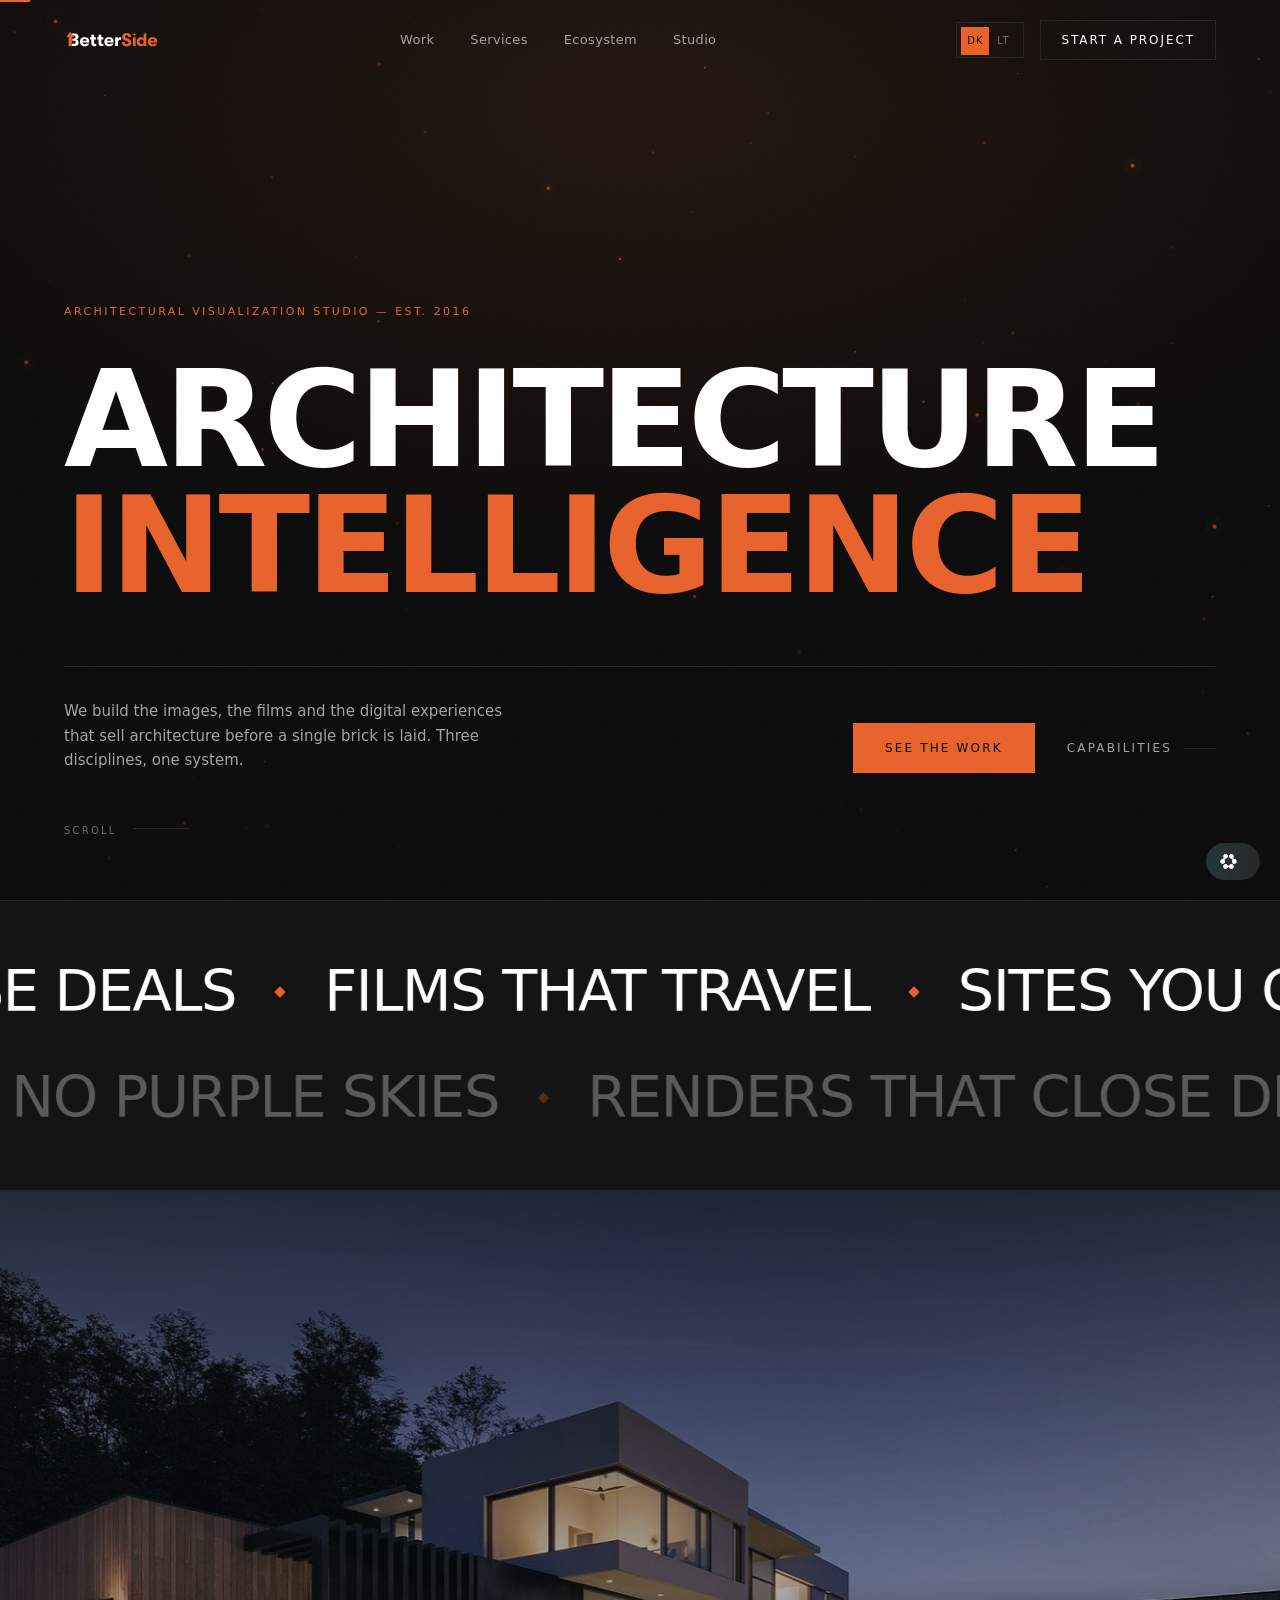
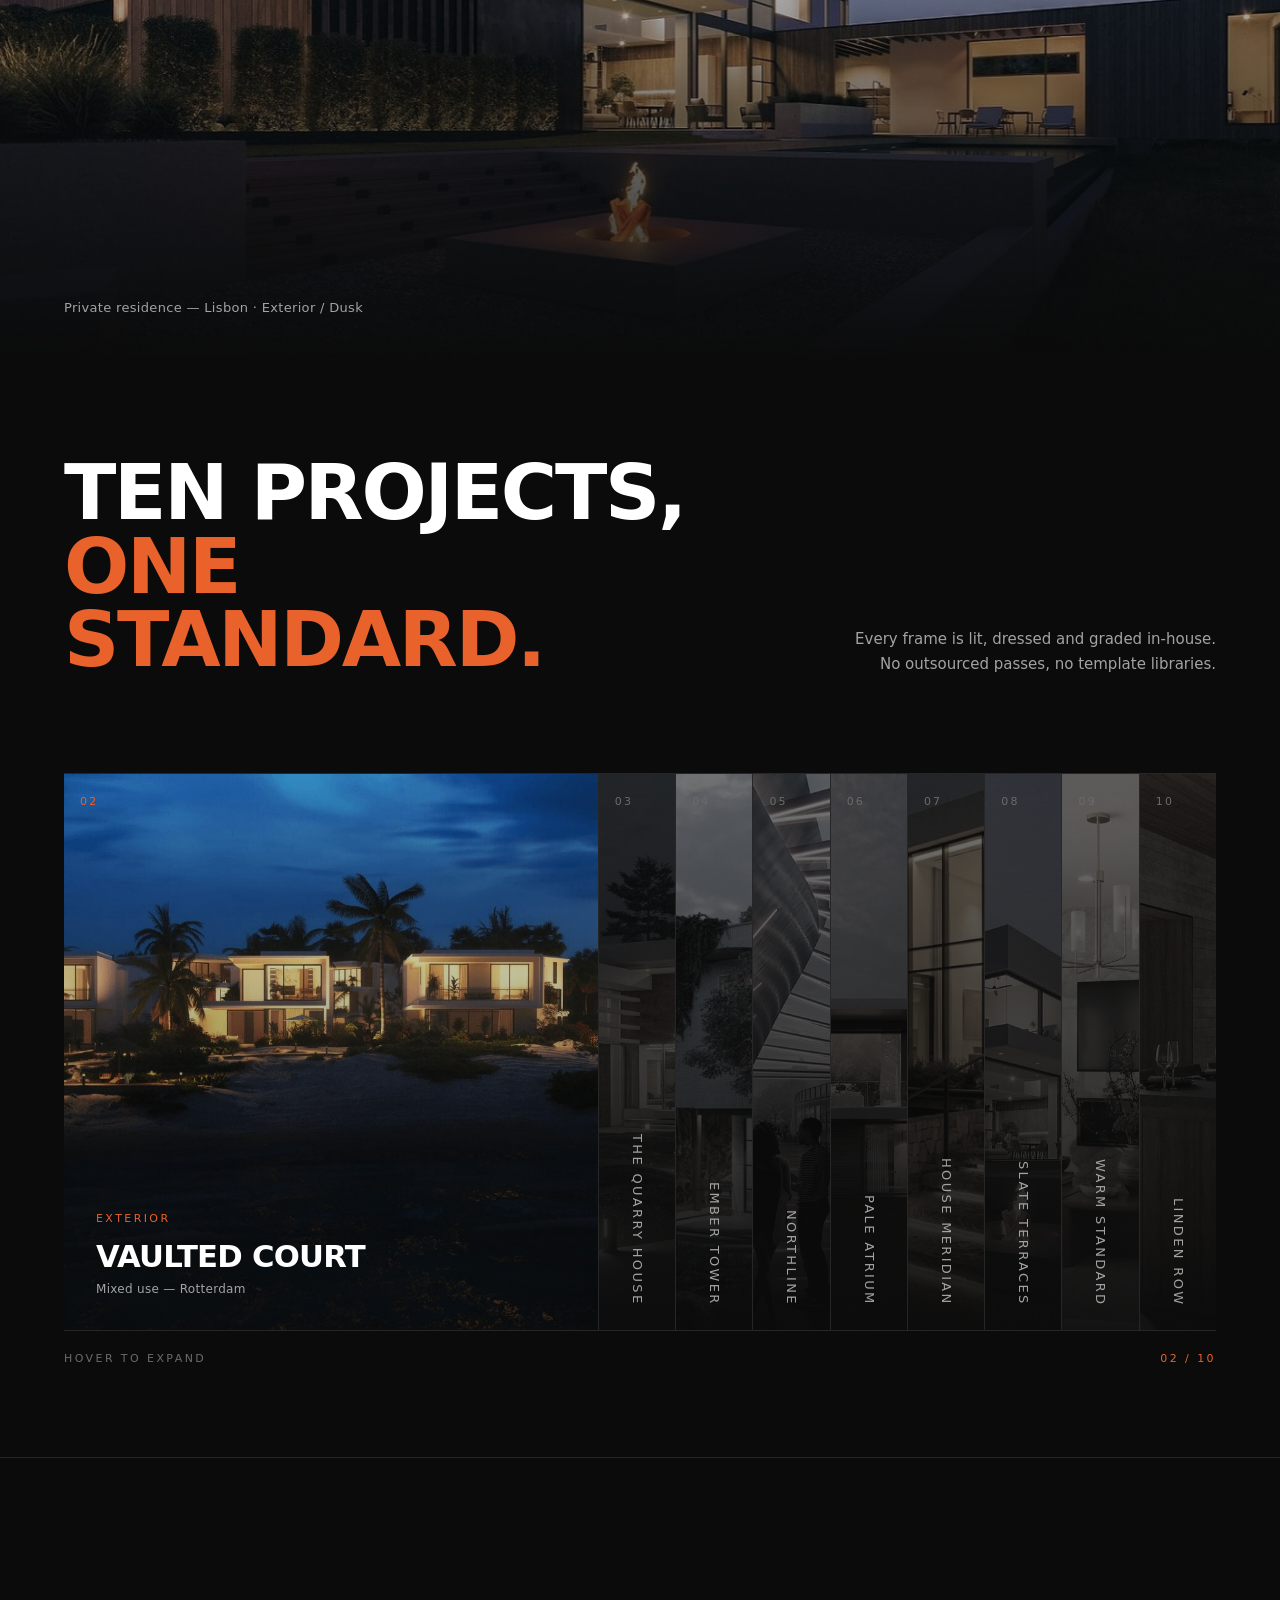
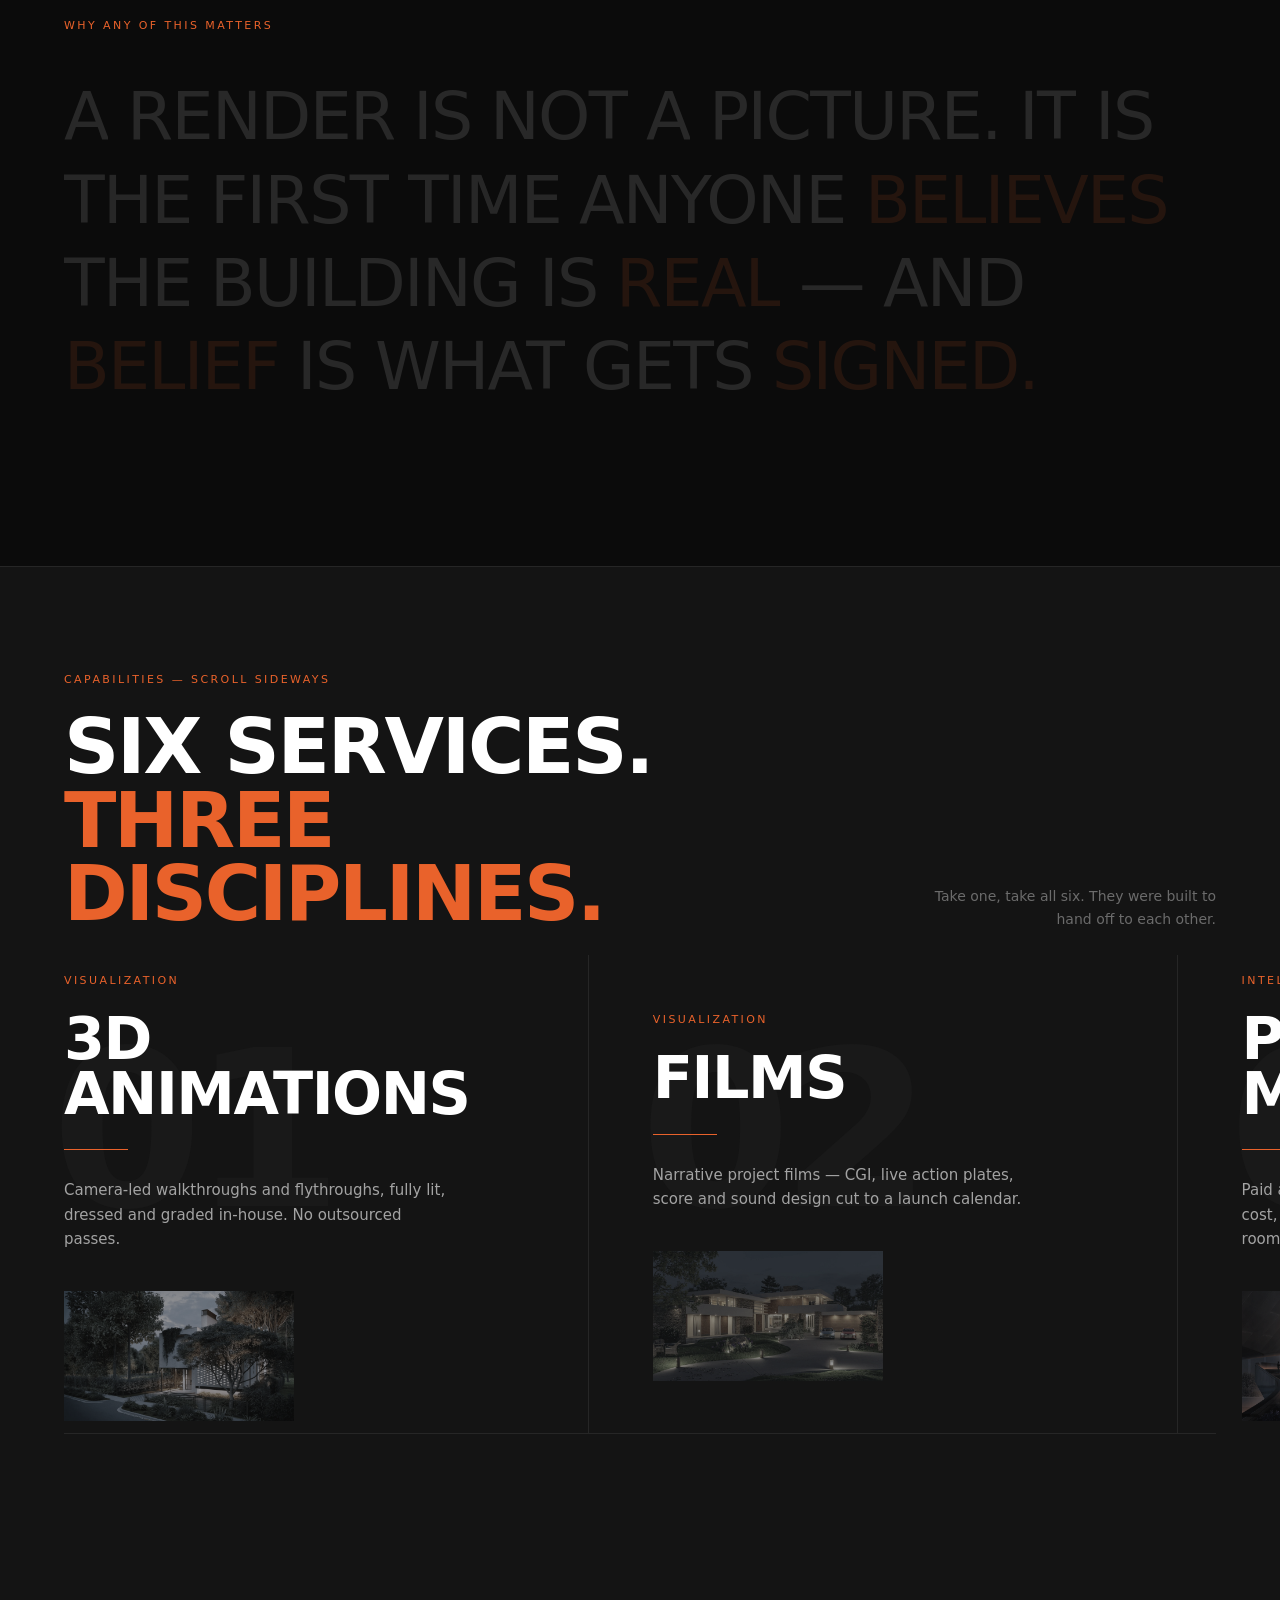
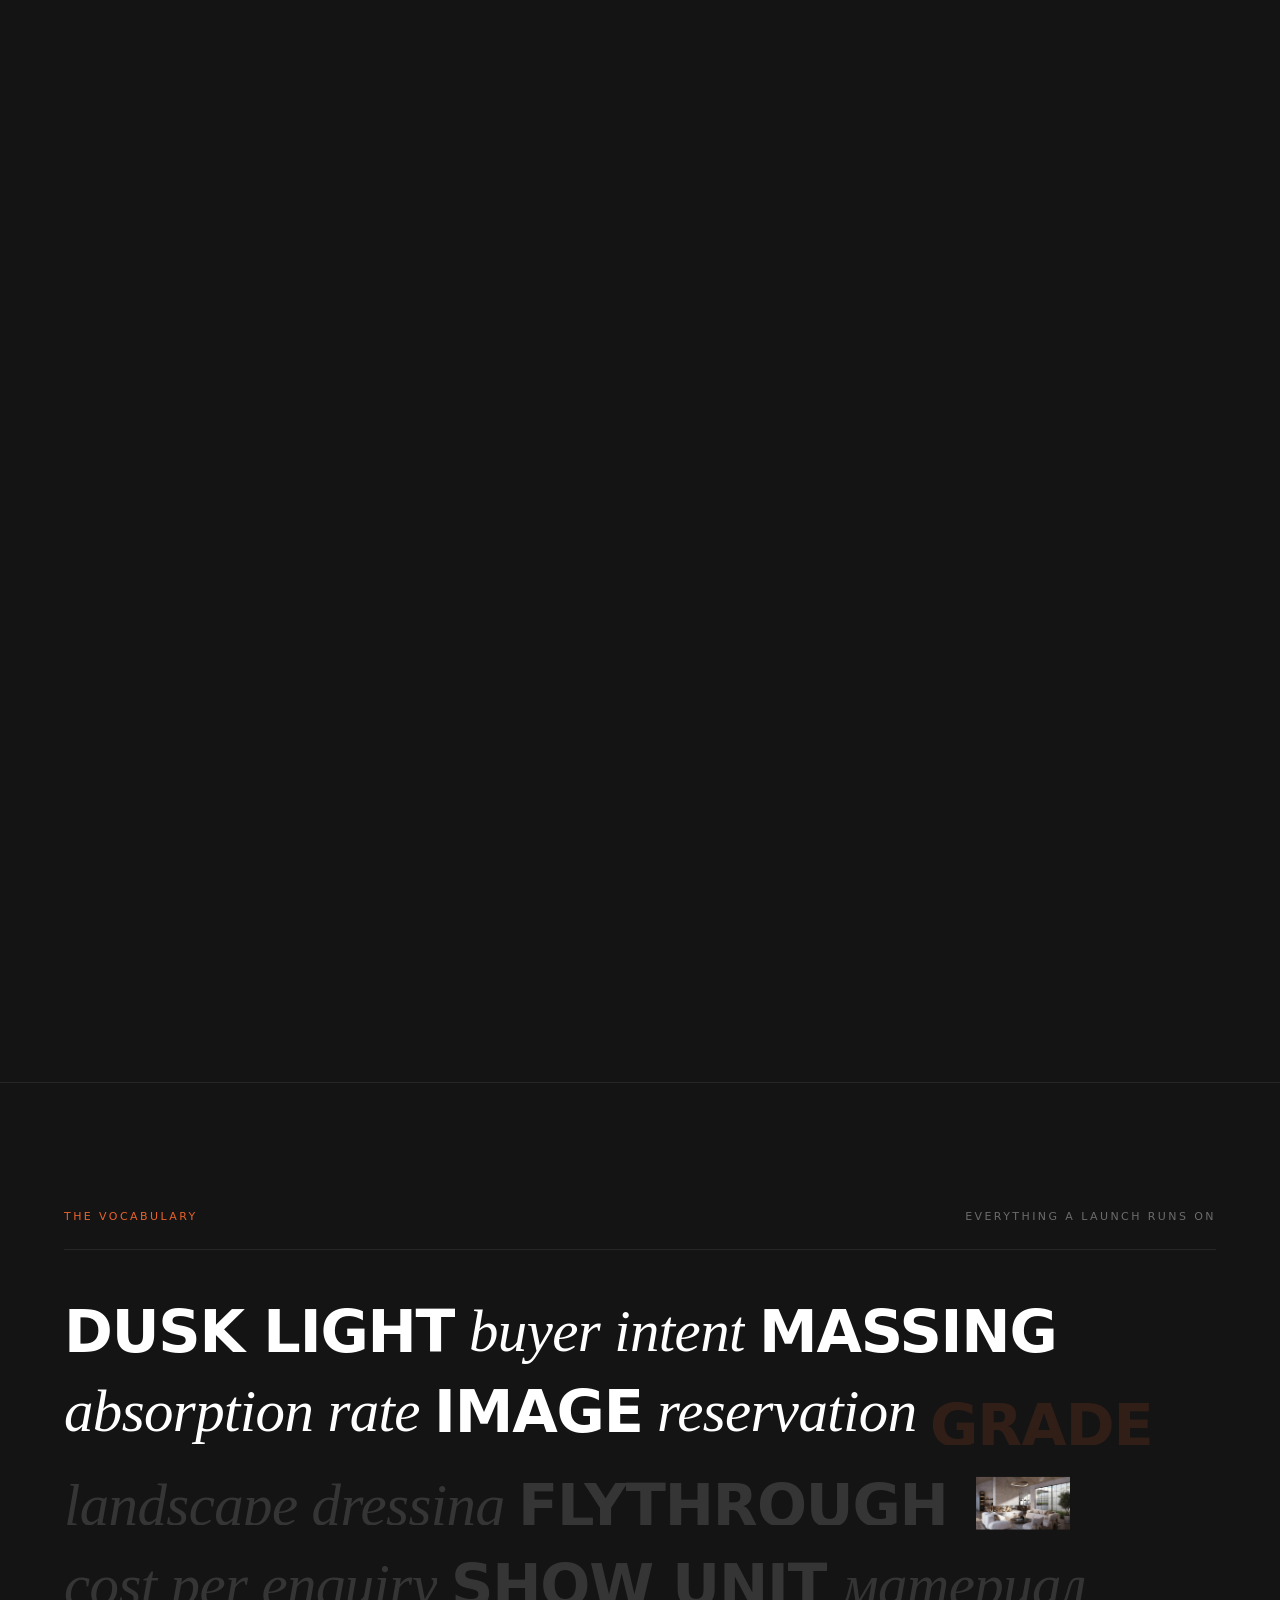
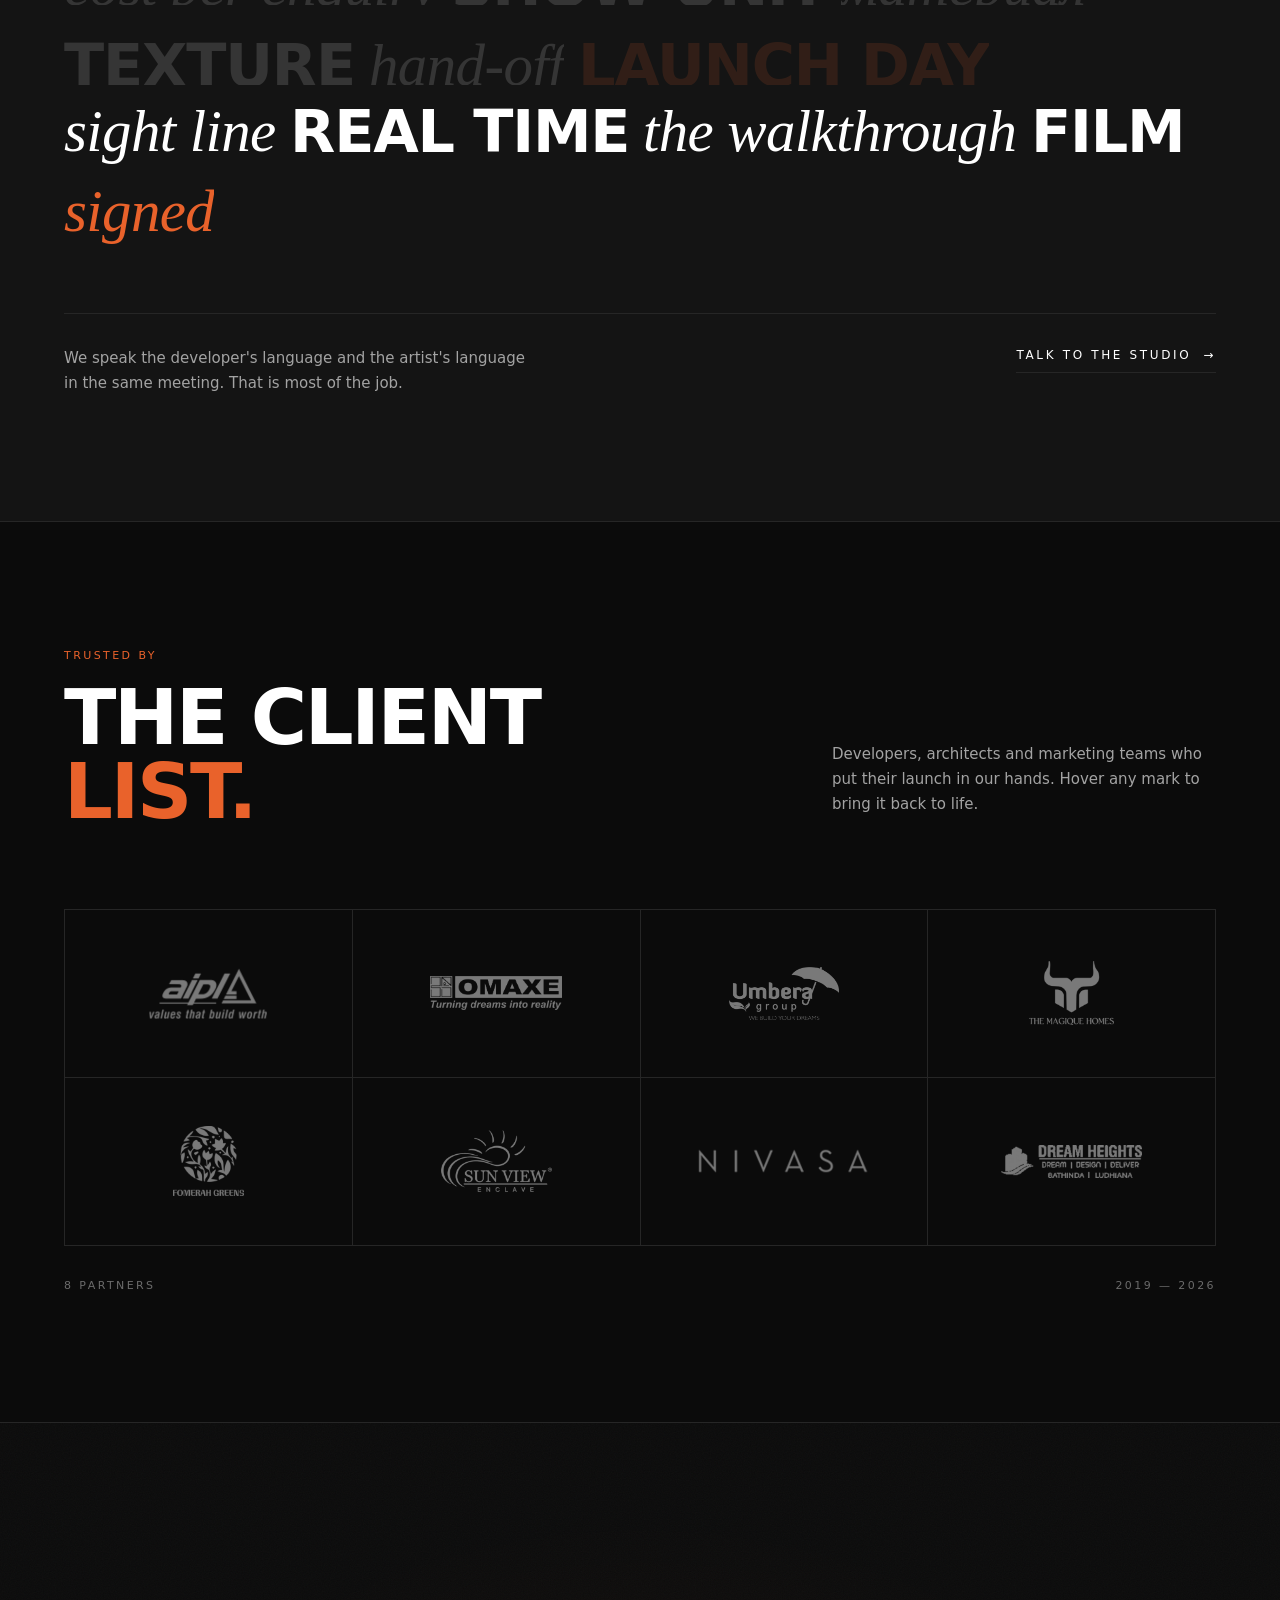
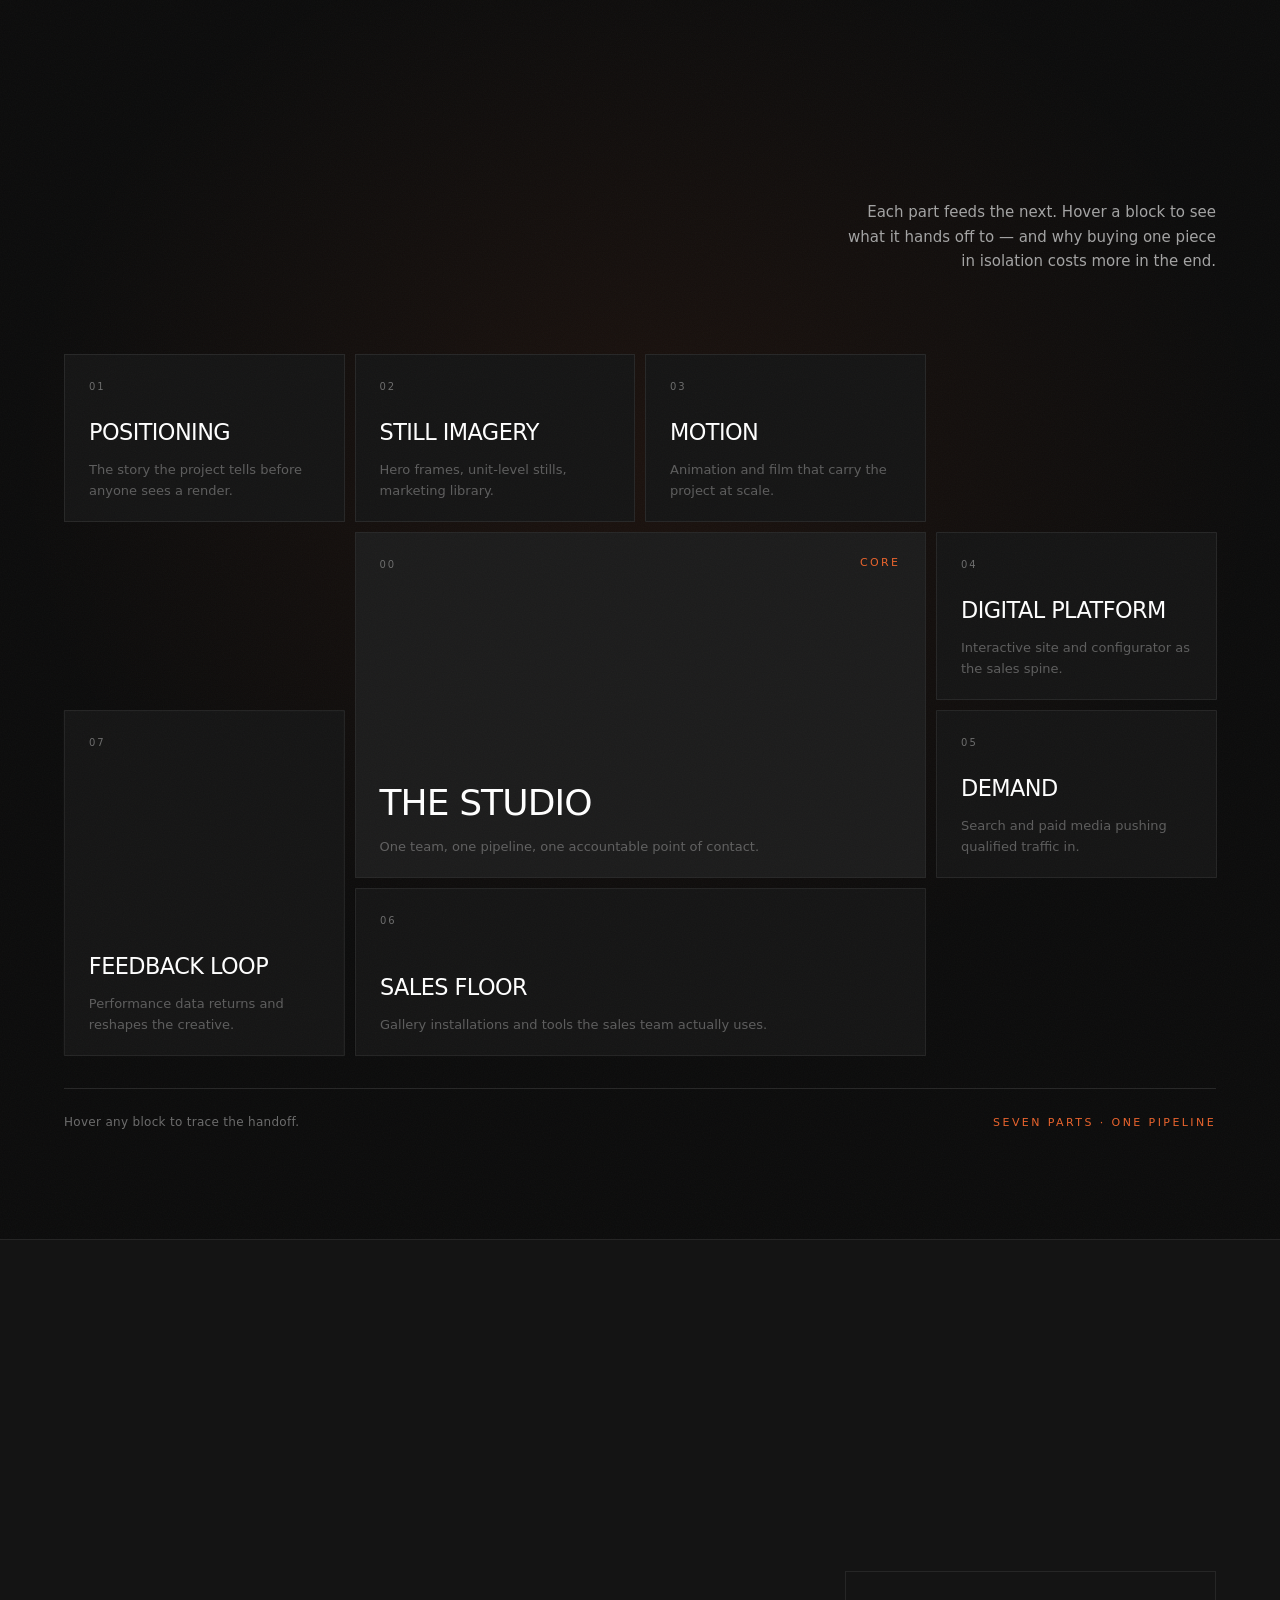
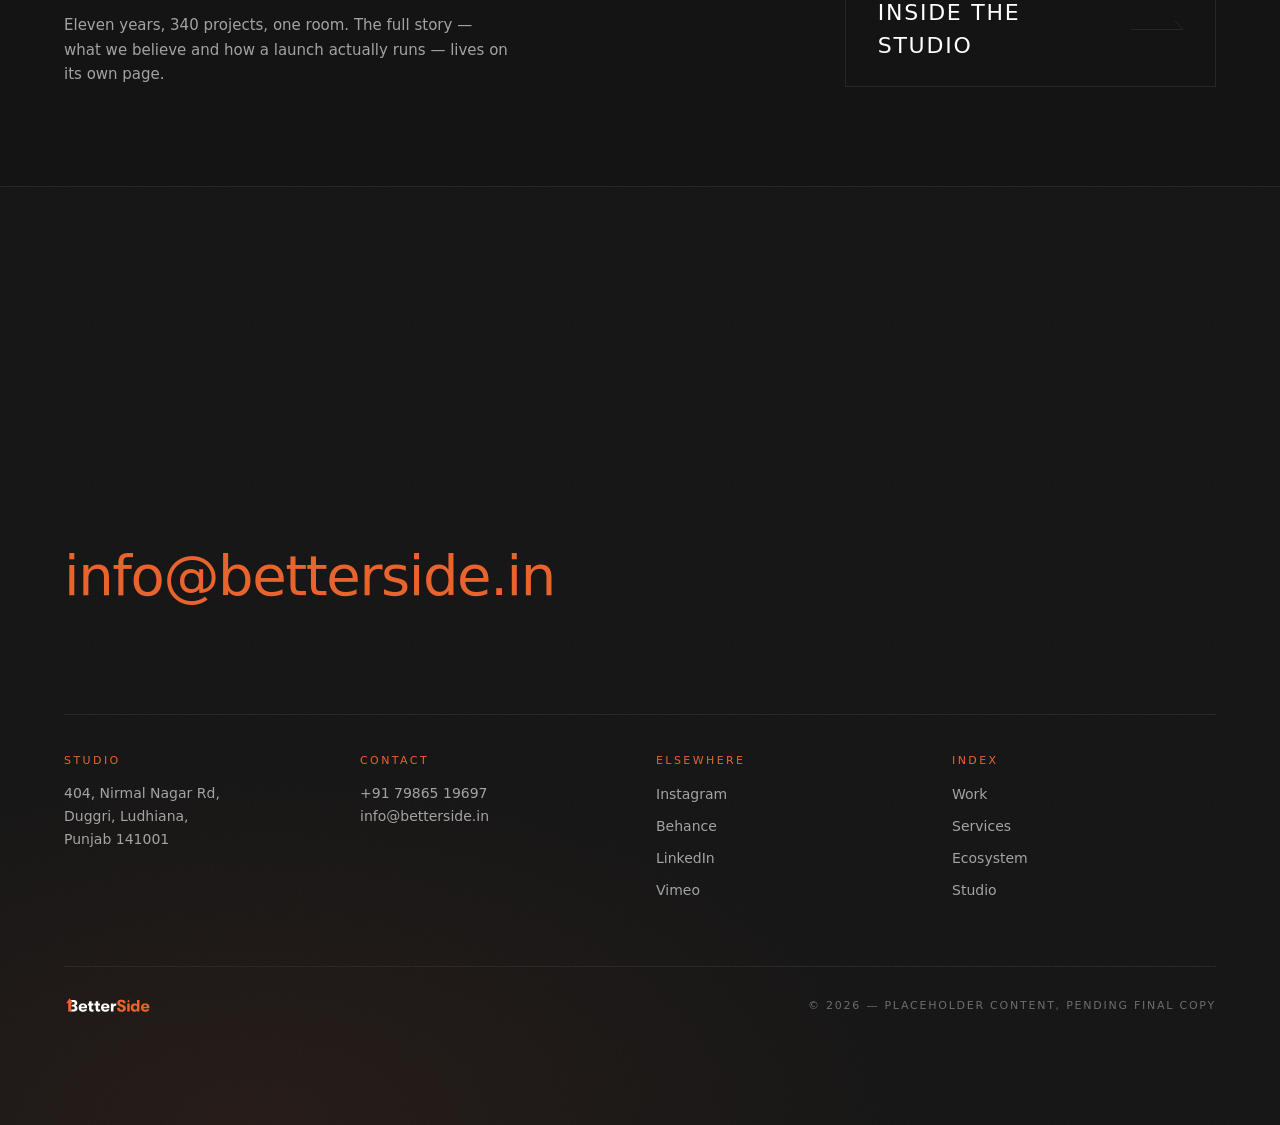
==== index.html @ 59d4bced "g" ====
<!DOCTYPE html>
<html lang="en">

<head>
	<meta charset="UTF-8">
	<meta name="viewport" content="width=device-width, initial-scale=1.0">
	<link rel="icon" href="./favicon.ico">
	<meta property="og:image" content="./og-image.png">
	<title>Web</title>
	<script type="module" crossorigin="" src="./assets/index-BINNZcry.js"></script>
	<link rel="stylesheet" crossorigin="" href="./assets/index-D3hD3pWY.css">
	<script defer="" src="/runable.js" data-hostname="studion-r1c8xo1-website"
		data-url="https://r.lilstts.com/events"></script>
</head>

<body>
	<div id="root"></div>


</body>

</html>
---- assets/index-D3hD3pWY.css ----
@import"https://api.fontshare.com/v2/css?f[]=clash-display@400,500,600,700&f[]=satoshi@400,500,700&f[]=zodiak@400,401,700,701&display=swap";@layer properties{@supports (((-webkit-hyphens:none)) and (not (margin-trim:inline))) or ((-moz-orient:inline) and (not (color:rgb(from red r g b)))){*,:before,:after,::backdrop{--tw-translate-x:0;--tw-translate-y:0;--tw-translate-z:0;--tw-scale-x:1;--tw-scale-y:1;--tw-scale-z:1;--tw-rotate-x:initial;--tw-rotate-y:initial;--tw-rotate-z:initial;--tw-skew-x:initial;--tw-skew-y:initial;--tw-border-style:solid;--tw-gradient-position:initial;--tw-gradient-from:#0000;--tw-gradient-via:#0000;--tw-gradient-to:#0000;--tw-gradient-stops:initial;--tw-gradient-via-stops:initial;--tw-gradient-from-position:0%;--tw-gradient-via-position:50%;--tw-gradient-to-position:100%;--tw-leading:initial;--tw-font-weight:initial;--tw-tracking:initial;--tw-ordinal:initial;--tw-slashed-zero:initial;--tw-numeric-figure:initial;--tw-numeric-spacing:initial;--tw-numeric-fraction:initial;--tw-shadow:0 0 #0000;--tw-shadow-color:initial;--tw-shadow-alpha:100%;--tw-inset-shadow:0 0 #0000;--tw-inset-shadow-color:initial;--tw-inset-shadow-alpha:100%;--tw-ring-color:initial;--tw-ring-shadow:0 0 #0000;--tw-inset-ring-color:initial;--tw-inset-ring-shadow:0 0 #0000;--tw-ring-inset:initial;--tw-ring-offset-width:0px;--tw-ring-offset-color:#fff;--tw-ring-offset-shadow:0 0 #0000;--tw-outline-style:solid;--tw-blur:initial;--tw-brightness:initial;--tw-contrast:initial;--tw-grayscale:initial;--tw-hue-rotate:initial;--tw-invert:initial;--tw-opacity:initial;--tw-saturate:initial;--tw-sepia:initial;--tw-drop-shadow:initial;--tw-drop-shadow-color:initial;--tw-drop-shadow-alpha:100%;--tw-drop-shadow-size:initial;--tw-backdrop-blur:initial;--tw-backdrop-brightness:initial;--tw-backdrop-contrast:initial;--tw-backdrop-grayscale:initial;--tw-backdrop-hue-rotate:initial;--tw-backdrop-invert:initial;--tw-backdrop-opacity:initial;--tw-backdrop-saturate:initial;--tw-backdrop-sepia:initial;--tw-duration:initial;--tw-ease:initial;--tw-animation-delay:0s;--tw-animation-direction:normal;--tw-animation-duration:initial;--tw-animation-fill-mode:none;--tw-animation-iteration-count:1;--tw-enter-blur:0;--tw-enter-opacity:1;--tw-enter-rotate:0;--tw-enter-scale:1;--tw-enter-translate-x:0;--tw-enter-translate-y:0;--tw-exit-blur:0;--tw-exit-opacity:1;--tw-exit-rotate:0;--tw-exit-scale:1;--tw-exit-translate-x:0;--tw-exit-translate-y:0}}}@layer theme{:root,:host{--font-sans:ui-sans-serif, system-ui, sans-serif, "Apple Color Emoji", "Segoe UI Emoji", "Segoe UI Symbol", "Noto Color Emoji";--font-mono:ui-monospace, SFMono-Regular, Menlo, Monaco, Consolas, "Liberation Mono", "Courier New", monospace;--color-white:#fff;--spacing:.25rem;--container-xs:20rem;--container-sm:24rem;--container-md:28rem;--container-lg:32rem;--container-2xl:42rem;--container-3xl:48rem;--text-sm:.875rem;--text-sm--line-height:calc(1.25 / .875);--text-lg:1.125rem;--text-lg--line-height:calc(1.75 / 1.125);--font-weight-normal:400;--font-weight-medium:500;--font-weight-semibold:600;--tracking-tighter:-.05em;--tracking-tight:-.025em;--tracking-wide:.025em;--leading-relaxed:1.625;--radius-md:.375rem;--blur-xl:24px;--default-transition-duration:.15s;--default-transition-timing-function:cubic-bezier(.4, 0, .2, 1);--default-font-family:var(--font-sans);--default-mono-font-family:var(--font-mono);--font-display:"Clash Display", ui-sans-serif, system-ui, sans-serif;--font-body:"Satoshi", ui-sans-serif, system-ui, sans-serif}}@layer base{*,:after,:before,::backdrop{box-sizing:border-box;border:0 solid;margin:0;padding:0}::file-selector-button{box-sizing:border-box;border:0 solid;margin:0;padding:0}html,:host{-webkit-text-size-adjust:100%;tab-size:4;line-height:1.5;font-family:var(--default-font-family,ui-sans-serif, system-ui, sans-serif, "Apple Color Emoji", "Segoe UI Emoji", "Segoe UI Symbol", "Noto Color Emoji");font-feature-settings:var(--default-font-feature-settings,normal);font-variation-settings:var(--default-font-variation-settings,normal);-webkit-tap-highlight-color:transparent}hr{height:0;color:inherit;border-top-width:1px}abbr:where([title]){-webkit-text-decoration:underline dotted;text-decoration:underline dotted}h1,h2,h3,h4,h5,h6{font-size:inherit;font-weight:inherit}a{color:inherit;-webkit-text-decoration:inherit;text-decoration:inherit}b,strong{font-weight:bolder}code,kbd,samp,pre{font-family:var(--default-mono-font-family,ui-monospace, SFMono-Regular, Menlo, Monaco, Consolas, "Liberation Mono", "Courier New", monospace);font-feature-settings:var(--default-mono-font-feature-settings,normal);font-variation-settings:var(--default-mono-font-variation-settings,normal);font-size:1em}small{font-size:80%}sub,sup{vertical-align:baseline;font-size:75%;line-height:0;position:relative}sub{bottom:-.25em}sup{top:-.5em}table{text-indent:0;border-color:inherit;border-collapse:collapse}:-moz-focusring{outline:auto}progress{vertical-align:baseline}summary{display:list-item}ol,ul,menu{list-style:none}img,svg,video,canvas,audio,iframe,embed,object{vertical-align:middle;display:block}img,video{max-width:100%;height:auto}button,input,select,optgroup,textarea{font:inherit;font-feature-settings:inherit;font-variation-settings:inherit;letter-spacing:inherit;color:inherit;opacity:1;background-color:#0000;border-radius:0}::file-selector-button{font:inherit;font-feature-settings:inherit;font-variation-settings:inherit;letter-spacing:inherit;color:inherit;opacity:1;background-color:#0000;border-radius:0}:where(select:is([multiple],[size])) optgroup{font-weight:bolder}:where(select:is([multiple],[size])) optgroup option{padding-inline-start:20px}::file-selector-button{margin-inline-end:4px}::placeholder{opacity:1}@supports (not ((-webkit-appearance:-apple-pay-button))) or (contain-intrinsic-size:1px){::placeholder{color:currentColor}@supports (color:color-mix(in lab,red,red)){::placeholder{color:color-mix(in oklab,currentcolor 50%,transparent)}}}textarea{resize:vertical}::-webkit-search-decoration{-webkit-appearance:none}::-webkit-date-and-time-value{min-height:1lh;text-align:inherit}::-webkit-datetime-edit{display:inline-flex}::-webkit-datetime-edit-fields-wrapper{padding:0}::-webkit-datetime-edit{padding-block:0}::-webkit-datetime-edit-year-field{padding-block:0}::-webkit-datetime-edit-month-field{padding-block:0}::-webkit-datetime-edit-day-field{padding-block:0}::-webkit-datetime-edit-hour-field{padding-block:0}::-webkit-datetime-edit-minute-field{padding-block:0}::-webkit-datetime-edit-second-field{padding-block:0}::-webkit-datetime-edit-millisecond-field{padding-block:0}::-webkit-datetime-edit-meridiem-field{padding-block:0}::-webkit-calendar-picker-indicator{line-height:1}:-moz-ui-invalid{box-shadow:none}button,input:where([type=button],[type=reset],[type=submit]){appearance:button}::file-selector-button{appearance:button}::-webkit-inner-spin-button{height:auto}::-webkit-outer-spin-button{height:auto}[hidden]:where(:not([hidden=until-found])){display:none!important}*{border-color:var(--hair)}html{scroll-behavior:smooth;-webkit-font-smoothing:antialiased;text-rendering:optimizelegibility}body{background-color:var(--ink);color:var(--bone);font-family:var(--font-body);transition:background-color .6s cubic-bezier(.16,1,.3,1),color .6s cubic-bezier(.16,1,.3,1);overflow-x:hidden}section[id]{scroll-margin-top:5rem}::selection{background:var(--flame);color:var(--ink)}::-webkit-scrollbar{width:9px}::-webkit-scrollbar-track{background:var(--ink)}::-webkit-scrollbar-thumb{background:var(--scroll-thumb)}::-webkit-scrollbar-thumb:hover{background:var(--flame-dim)}}@layer components{.shell{width:100%;max-width:1440px;padding-inline:var(--gutter);margin-inline:auto}.eyebrow{font-family:var(--font-body);letter-spacing:.22em;text-transform:uppercase;color:var(--flame);font-size:.6875rem;font-weight:500;line-height:1}.display{font-family:var(--font-display);letter-spacing:-.03em;text-transform:uppercase;font-weight:600;line-height:.94}.section-title{font-family:var(--font-display);letter-spacing:-.03em;text-transform:uppercase;font-size:clamp(2.5rem,6vw,5.25rem);font-weight:600;line-height:.96}.body-copy{color:var(--ash);font-size:clamp(.9375rem,1.05vw,1.0625rem);line-height:1.65}.rule{background:var(--hair);width:100%;height:1px}.client-logo{filter:var(--logo-mono);opacity:var(--logo-dim);transition:filter .6s cubic-bezier(.16,1,.3,1),opacity .6s cubic-bezier(.16,1,.3,1),transform .6s cubic-bezier(.16,1,.3,1)}.client-cell:hover .client-logo{filter:none;opacity:1;transform:scale(1.04)}.noise:after{content:"";pointer-events:none;opacity:.035;background-image:url("data:image/svg+xml,%3Csvg xmlns='http://www.w3.org/2000/svg' width='160' height='160'%3E%3Cfilter id='n'%3E%3CfeTurbulence type='fractalNoise' baseFrequency='0.85' numOctaves='3'/%3E%3C/filter%3E%3Crect width='160' height='160' filter='url(%23n)'/%3E%3C/svg%3E");position:absolute;inset:0}}@layer utilities{.pointer-events-none{pointer-events:none}.visible{visibility:visible}.absolute{position:absolute}.fixed{position:fixed}.relative{position:relative}.static{position:static}.sticky{position:sticky}.inset-0{inset:calc(var(--spacing) * 0)}.inset-x-0{inset-inline:calc(var(--spacing) * 0)}.inset-y-0{inset-block:calc(var(--spacing) * 0)}.start{inset-inline-start:var(--spacing)}.end{inset-inline-end:var(--spacing)}.top-0{top:calc(var(--spacing) * 0)}.top-1{top:calc(var(--spacing) * 1)}.top-1\/2{top:50%}.top-3{top:calc(var(--spacing) * 3)}.top-4{top:calc(var(--spacing) * 4)}.top-5{top:calc(var(--spacing) * 5)}.top-\[14\%\]{top:14%}.right-0{right:calc(var(--spacing) * 0)}.right-4{right:calc(var(--spacing) * 4)}.-bottom-1\.5{bottom:calc(var(--spacing) * -1.5)}.bottom-0{bottom:calc(var(--spacing) * 0)}.bottom-6{bottom:calc(var(--spacing) * 6)}.left-0{left:calc(var(--spacing) * 0)}.left-1{left:calc(var(--spacing) * 1)}.left-1\/2{left:50%}.left-4{left:calc(var(--spacing) * 4)}.left-\[2\.25rem\]{left:2.25rem}.left-\[clamp\(1rem\,4vw\,4rem\)\]{left:clamp(1rem,4vw,4rem)}.z-10{z-index:10}.z-\[60\]{z-index:60}.z-\[80\]{z-index:80}.m-710{margin:calc(var(--spacing) * 710)}.mx-\[0\.24em\]{margin-inline:.24em}.mt-2{margin-top:calc(var(--spacing) * 2)}.mt-2\.5{margin-top:calc(var(--spacing) * 2.5)}.mt-3{margin-top:calc(var(--spacing) * 3)}.mt-4{margin-top:calc(var(--spacing) * 4)}.mt-5{margin-top:calc(var(--spacing) * 5)}.mt-6{margin-top:calc(var(--spacing) * 6)}.mt-7{margin-top:calc(var(--spacing) * 7)}.mt-8{margin-top:calc(var(--spacing) * 8)}.mt-10{margin-top:calc(var(--spacing) * 10)}.mt-12{margin-top:calc(var(--spacing) * 12)}.mt-14{margin-top:calc(var(--spacing) * 14)}.mt-16{margin-top:calc(var(--spacing) * 16)}.mr-\[0\.24em\]{margin-right:.24em}.mr-\[0\.28em\]{margin-right:.28em}.mb-4{margin-bottom:calc(var(--spacing) * 4)}.mb-8{margin-bottom:calc(var(--spacing) * 8)}.mb-10{margin-bottom:calc(var(--spacing) * 10)}.mb-12{margin-bottom:calc(var(--spacing) * 12)}.mb-14{margin-bottom:calc(var(--spacing) * 14)}.block{display:block}.flex{display:flex}.grid{display:grid}.hidden{display:none}.inline-block{display:inline-block}.inline-flex{display:inline-flex}.aspect-\[4\/3\]{aspect-ratio:4/3}.size-8{width:calc(var(--spacing) * 8);height:calc(var(--spacing) * 8)}.size-9{width:calc(var(--spacing) * 9);height:calc(var(--spacing) * 9)}.size-10{width:calc(var(--spacing) * 10);height:calc(var(--spacing) * 10)}.h-2{height:calc(var(--spacing) * 2)}.h-8{height:calc(var(--spacing) * 8)}.h-9{height:calc(var(--spacing) * 9)}.h-10{height:calc(var(--spacing) * 10)}.h-\[0\.9em\]{height:.9em}.h-\[1\.5px\]{height:1.5px}.h-\[1\.75rem\]{height:1.75rem}.h-\[1px\]{height:1px}.h-\[2px\]{height:2px}.h-\[4\.5rem\]{height:4.5rem}.h-\[22px\]{height:22px}.h-\[62vh\]{height:62vh}.h-\[110px\]{height:110px}.h-\[132px\]{height:132px}.h-\[clamp\(24rem\,62vh\,38rem\)\]{height:clamp(24rem,62vh,38rem)}.h-full{height:100%}.h-px{height:1px}.h-screen{height:100vh}.max-h-\[26px\]{max-height:26px}.max-h-\[33px\]{max-height:33px}.max-h-\[34px\]{max-height:34px}.max-h-\[51px\]{max-height:51px}.max-h-\[53px\]{max-height:53px}.max-h-\[62px\]{max-height:62px}.max-h-\[64px\]{max-height:64px}.max-h-\[70px\]{max-height:70px}.min-h-0{min-height:calc(var(--spacing) * 0)}.min-h-\[9\.5rem\]{min-height:9.5rem}.min-h-\[100svh\]{min-height:100svh}.w-0{width:calc(var(--spacing) * 0)}.w-2{width:calc(var(--spacing) * 2)}.w-3{width:calc(var(--spacing) * 3)}.w-5{width:calc(var(--spacing) * 5)}.w-8{width:calc(var(--spacing) * 8)}.w-9{width:calc(var(--spacing) * 9)}.w-14{width:calc(var(--spacing) * 14)}.w-16{width:calc(var(--spacing) * 16)}.w-\[1\.6em\]{width:1.6em}.w-\[1\.75rem\]{width:1.75rem}.w-\[4\.25rem\]{width:4.25rem}.w-\[70vw\]{width:70vw}.w-\[86vw\]{width:86vw}.w-\[190px\]{width:190px}.w-auto{width:auto}.w-full{width:100%}.w-max{width:max-content}.max-w-2xl{max-width:var(--container-2xl)}.max-w-3xl{max-width:var(--container-3xl)}.max-w-\[9ch\]{max-width:9ch}.max-w-lg{max-width:var(--container-lg)}.max-w-md{max-width:var(--container-md)}.max-w-sm{max-width:var(--container-sm)}.max-w-xs{max-width:var(--container-xs)}.min-w-0{min-width:calc(var(--spacing) * 0)}.flex-1{flex:1}.flex-shrink{flex-shrink:1}.shrink-0{flex-shrink:0}.basis-0{flex-basis:calc(var(--spacing) * 0)}.origin-left{transform-origin:0}.origin-right{transform-origin:100%}.-translate-x-1\/2{--tw-translate-x: -50% ;translate:var(--tw-translate-x) var(--tw-translate-y)}.-translate-y-1\/2{--tw-translate-y: -50% ;translate:var(--tw-translate-x) var(--tw-translate-y)}.-translate-y-\[3\.5px\]{--tw-translate-y: -3.5px ;translate:var(--tw-translate-x) var(--tw-translate-y)}.-translate-y-full{--tw-translate-y:-100%;translate:var(--tw-translate-x) var(--tw-translate-y)}.translate-y-0{--tw-translate-y:calc(var(--spacing) * 0);translate:var(--tw-translate-x) var(--tw-translate-y)}.translate-y-5{--tw-translate-y:calc(var(--spacing) * 5);translate:var(--tw-translate-x) var(--tw-translate-y)}.translate-y-\[0\.08em\]{--tw-translate-y:.08em;translate:var(--tw-translate-x) var(--tw-translate-y)}.translate-y-\[3\.5px\]{--tw-translate-y:3.5px;translate:var(--tw-translate-x) var(--tw-translate-y)}.scale-100{--tw-scale-x:100%;--tw-scale-y:100%;--tw-scale-z:100%;scale:var(--tw-scale-x) var(--tw-scale-y)}.scale-x-0{--tw-scale-x:0%;scale:var(--tw-scale-x) var(--tw-scale-y)}.scale-\[1\.12\]{scale:1.12}.-rotate-45{rotate:-45deg}.rotate-45{rotate:45deg}.transform{transform:var(--tw-rotate-x,) var(--tw-rotate-y,) var(--tw-rotate-z,) var(--tw-skew-x,) var(--tw-skew-y,)}.cursor-default{cursor:default}.resize{resize:both}.grid-cols-1{grid-template-columns:repeat(1,minmax(0,1fr))}.grid-cols-2{grid-template-columns:repeat(2,minmax(0,1fr))}.flex-col{flex-direction:column}.flex-wrap{flex-wrap:wrap}.items-baseline{align-items:baseline}.items-center{align-items:center}.items-end{align-items:flex-end}.items-start{align-items:flex-start}.justify-between{justify-content:space-between}.justify-center{justify-content:center}.justify-end{justify-content:flex-end}.gap-1\.5{gap:calc(var(--spacing) * 1.5)}.gap-2{gap:calc(var(--spacing) * 2)}.gap-3{gap:calc(var(--spacing) * 3)}.gap-4{gap:calc(var(--spacing) * 4)}.gap-6{gap:calc(var(--spacing) * 6)}.gap-8{gap:calc(var(--spacing) * 8)}.gap-9{gap:calc(var(--spacing) * 9)}.gap-10{gap:calc(var(--spacing) * 10)}.gap-12{gap:calc(var(--spacing) * 12)}.gap-14{gap:calc(var(--spacing) * 14)}.gap-\[5px\]{gap:5px}.gap-px{gap:1px}.gap-x-4{column-gap:calc(var(--spacing) * 4)}.gap-x-8{column-gap:calc(var(--spacing) * 8)}.gap-y-8{row-gap:calc(var(--spacing) * 8)}.gap-y-10{row-gap:calc(var(--spacing) * 10)}.self-start{align-self:flex-start}.overflow-hidden{overflow:hidden}.rounded-full{border-radius:3.40282e38px}.rounded-md{border-radius:var(--radius-md)}.border{border-style:var(--tw-border-style);border-width:1px}.border-y{border-block-style:var(--tw-border-style);border-block-width:1px}.border-t{border-top-style:var(--tw-border-style);border-top-width:1px}.border-r{border-right-style:var(--tw-border-style);border-right-width:1px}.border-b{border-bottom-style:var(--tw-border-style);border-bottom-width:1px}.border-l{border-left-style:var(--tw-border-style);border-left-width:1px}.border-\[var\(--hair\)\]{border-color:var(--hair)}.bg-\[var\(--bone\)\]{background-color:var(--bone)}.bg-\[var\(--flame\)\]{background-color:var(--flame)}.bg-\[var\(--hair\)\]{background-color:var(--hair)}.bg-\[var\(--ink\)\],.bg-\[var\(--ink\)\]\/85{background-color:var(--ink)}@supports (color:color-mix(in lab,red,red)){.bg-\[var\(--ink\)\]\/85{background-color:color-mix(in oklab,var(--ink) 85%,transparent)}}.bg-\[var\(--ink\)\]\/95{background-color:var(--ink)}@supports (color:color-mix(in lab,red,red)){.bg-\[var\(--ink\)\]\/95{background-color:color-mix(in oklab,var(--ink) 95%,transparent)}}.bg-\[var\(--ink-2\)\]{background-color:var(--ink-2)}.bg-\[var\(--ink-3\)\]{background-color:var(--ink-3)}.bg-background{background-color:#0b0b0b}.bg-gradient-to-t{--tw-gradient-position:to top in oklab;background-image:linear-gradient(var(--tw-gradient-stops))}.from-\[var\(--ink\)\]{--tw-gradient-from:var(--ink);--tw-gradient-stops:var(--tw-gradient-via-stops,var(--tw-gradient-position), var(--tw-gradient-from) var(--tw-gradient-from-position), var(--tw-gradient-to) var(--tw-gradient-to-position))}.from-\[var\(--ink\)\]\/60{--tw-gradient-from:var(--ink)}@supports (color:color-mix(in lab,red,red)){.from-\[var\(--ink\)\]\/60{--tw-gradient-from:color-mix(in oklab, var(--ink) 60%, transparent)}}.from-\[var\(--ink\)\]\/60{--tw-gradient-stops:var(--tw-gradient-via-stops,var(--tw-gradient-position), var(--tw-gradient-from) var(--tw-gradient-from-position), var(--tw-gradient-to) var(--tw-gradient-to-position))}.via-\[var\(--ink\)\]\/25{--tw-gradient-via:var(--ink)}@supports (color:color-mix(in lab,red,red)){.via-\[var\(--ink\)\]\/25{--tw-gradient-via:color-mix(in oklab, var(--ink) 25%, transparent)}}.via-\[var\(--ink\)\]\/25{--tw-gradient-via-stops:var(--tw-gradient-position), var(--tw-gradient-from) var(--tw-gradient-from-position), var(--tw-gradient-via) var(--tw-gradient-via-position), var(--tw-gradient-to) var(--tw-gradient-to-position);--tw-gradient-stops:var(--tw-gradient-via-stops)}.via-transparent{--tw-gradient-via:transparent;--tw-gradient-via-stops:var(--tw-gradient-position), var(--tw-gradient-from) var(--tw-gradient-from-position), var(--tw-gradient-via) var(--tw-gradient-via-position), var(--tw-gradient-to) var(--tw-gradient-to-position);--tw-gradient-stops:var(--tw-gradient-via-stops)}.to-\[var\(--ink\)\]\/70{--tw-gradient-to:var(--ink)}@supports (color:color-mix(in lab,red,red)){.to-\[var\(--ink\)\]\/70{--tw-gradient-to:color-mix(in oklab, var(--ink) 70%, transparent)}}.to-\[var\(--ink\)\]\/70{--tw-gradient-stops:var(--tw-gradient-via-stops,var(--tw-gradient-position), var(--tw-gradient-from) var(--tw-gradient-from-position), var(--tw-gradient-to) var(--tw-gradient-to-position))}.to-transparent{--tw-gradient-to:transparent;--tw-gradient-stops:var(--tw-gradient-via-stops,var(--tw-gradient-position), var(--tw-gradient-from) var(--tw-gradient-from-position), var(--tw-gradient-to) var(--tw-gradient-to-position))}.object-contain{object-fit:contain}.object-cover{object-fit:cover}.p-5{padding:calc(var(--spacing) * 5)}.p-6{padding:calc(var(--spacing) * 6)}.p-7{padding:calc(var(--spacing) * 7)}.px-1{padding-inline:calc(var(--spacing) * 1)}.px-3{padding-inline:calc(var(--spacing) * 3)}.px-4{padding-inline:calc(var(--spacing) * 4)}.px-5{padding-inline:calc(var(--spacing) * 5)}.px-6{padding-inline:calc(var(--spacing) * 6)}.px-7{padding-inline:calc(var(--spacing) * 7)}.px-8{padding-inline:calc(var(--spacing) * 8)}.px-\[clamp\(1\.25rem\,5vw\,5rem\)\]{padding-inline:clamp(1.25rem,5vw,5rem)}.py-2{padding-block:calc(var(--spacing) * 2)}.py-2\.5{padding-block:calc(var(--spacing) * 2.5)}.py-3{padding-block:calc(var(--spacing) * 3)}.py-3\.5{padding-block:calc(var(--spacing) * 3.5)}.py-4{padding-block:calc(var(--spacing) * 4)}.py-6{padding-block:calc(var(--spacing) * 6)}.py-7{padding-block:calc(var(--spacing) * 7)}.py-8{padding-block:calc(var(--spacing) * 8)}.py-24{padding-block:calc(var(--spacing) * 24)}.py-\[clamp\(4\.5rem\,11vh\,8rem\)\]{padding-block:clamp(4.5rem,11vh,8rem)}.py-\[clamp\(5rem\,12vh\,9rem\)\]{padding-block:clamp(5rem,12vh,9rem)}.py-\[clamp\(5rem\,14vh\,10rem\)\]{padding-block:clamp(5rem,14vh,10rem)}.py-\[clamp\(6rem\,18vh\,14rem\)\]{padding-block:clamp(6rem,18vh,14rem)}.pt-6{padding-top:calc(var(--spacing) * 6)}.pt-7{padding-top:calc(var(--spacing) * 7)}.pt-8{padding-top:calc(var(--spacing) * 8)}.pt-10{padding-top:calc(var(--spacing) * 10)}.pt-32{padding-top:calc(var(--spacing) * 32)}.pt-\[clamp\(4\.5rem\,11vh\,7rem\)\]{padding-top:clamp(4.5rem,11vh,7rem)}.pt-\[clamp\(4rem\,10vh\,7rem\)\]{padding-top:clamp(4rem,10vh,7rem)}.pt-\[clamp\(4rem\,10vh\,8rem\)\]{padding-top:clamp(4rem,10vh,8rem)}.pt-\[clamp\(9rem\,18vh\,14rem\)\]{padding-top:clamp(9rem,18vh,14rem)}.pr-4{padding-right:calc(var(--spacing) * 4)}.pr-10{padding-right:calc(var(--spacing) * 10)}.pb-2{padding-bottom:calc(var(--spacing) * 2)}.pb-6{padding-bottom:calc(var(--spacing) * 6)}.pb-8{padding-bottom:calc(var(--spacing) * 8)}.pb-10{padding-bottom:calc(var(--spacing) * 10)}.pb-14{padding-bottom:calc(var(--spacing) * 14)}.pb-\[clamp\(3rem\,8vh\,5rem\)\]{padding-bottom:clamp(3rem,8vh,5rem)}.pb-\[clamp\(3rem\,8vh\,6rem\)\]{padding-bottom:clamp(3rem,8vh,6rem)}.pb-\[clamp\(4rem\,10vh\,8rem\)\]{padding-bottom:clamp(4rem,10vh,8rem)}.text-right{text-align:right}.align-baseline{vertical-align:baseline}.font-body{font-family:Satoshi,ui-sans-serif,system-ui,sans-serif}.font-display{font-family:Clash Display,ui-sans-serif,system-ui,sans-serif}.font-serif{font-family:Zodiak,ui-serif,Georgia,serif}.text-lg{font-size:var(--text-lg);line-height:var(--tw-leading,var(--text-lg--line-height))}.text-sm{font-size:var(--text-sm);line-height:var(--tw-leading,var(--text-sm--line-height))}.text-\[0\.75rem\]{font-size:.75rem}.text-\[0\.625rem\]{font-size:.625rem}.text-\[0\.875rem\]{font-size:.875rem}.text-\[0\.6875rem\]{font-size:.6875rem}.text-\[0\.8125rem\]{font-size:.8125rem}.text-\[0\.9375rem\]{font-size:.9375rem}.text-\[1\.0625rem\]{font-size:1.0625rem}.text-\[10px\]{font-size:10px}.text-\[clamp\(1\.05rem\,1\.8vw\,1\.4rem\)\]{font-size:clamp(1.05rem,1.8vw,1.4rem)}.text-\[clamp\(1\.5rem\,3vw\,2\.25rem\)\]{font-size:clamp(1.5rem,3vw,2.25rem)}.text-\[clamp\(1\.5rem\,4\.5vw\,3\.5rem\)\]{font-size:clamp(1.5rem,4.5vw,3.5rem)}.text-\[clamp\(1\.5rem\,4\.6vw\,3\.75rem\)\]{font-size:clamp(1.5rem,4.6vw,3.75rem)}.text-\[clamp\(1\.25rem\,2\.4vw\,2\.25rem\)\]{font-size:clamp(1.25rem,2.4vw,2.25rem)}.text-\[clamp\(1\.25rem\,2\.8vw\,2rem\)\]{font-size:clamp(1.25rem,2.8vw,2rem)}.text-\[clamp\(1\.35rem\,2\.4vw\,1\.85rem\)\]{font-size:clamp(1.35rem,2.4vw,1.85rem)}.text-\[clamp\(1\.75rem\,3\.6vw\,3rem\)\]{font-size:clamp(1.75rem,3.6vw,3rem)}.text-\[clamp\(1\.75rem\,4\.5vw\,3\.75rem\)\]{font-size:clamp(1.75rem,4.5vw,3.75rem)}.text-\[clamp\(1\.75rem\,5\.2vw\,4\.5rem\)\]{font-size:clamp(1.75rem,5.2vw,4.5rem)}.text-\[clamp\(1\.85rem\,3\.5vw\,2\.75rem\)\]{font-size:clamp(1.85rem,3.5vw,2.75rem)}.text-\[clamp\(1\.85rem\,4vw\,3rem\)\]{font-size:clamp(1.85rem,4vw,3rem)}.text-\[clamp\(1rem\,1\.4vw\,1\.25rem\)\]{font-size:clamp(1rem,1.4vw,1.25rem)}.text-\[clamp\(1rem\,1\.6vw\,1\.25rem\)\]{font-size:clamp(1rem,1.6vw,1.25rem)}.text-\[clamp\(1rem\,2vw\,1\.375rem\)\]{font-size:clamp(1rem,2vw,1.375rem)}.text-\[clamp\(2\.25rem\,5vw\,4\.25rem\)\]{font-size:clamp(2.25rem,5vw,4.25rem)}.text-\[clamp\(2\.75rem\,10\.5vw\,10rem\)\]{font-size:clamp(2.75rem,10.5vw,10rem)}.text-\[clamp\(2\.75rem\,11vw\,9rem\)\]{font-size:clamp(2.75rem,11vw,9rem)}.text-\[clamp\(2rem\,4\.6vw\,3\.75rem\)\]{font-size:clamp(2rem,4.6vw,3.75rem)}.text-\[clamp\(2rem\,5\.5vw\,4\.5rem\)\]{font-size:clamp(2rem,5.5vw,4.5rem)}.text-\[clamp\(2rem\,5\.5vw\,4\.25rem\)\]{font-size:clamp(2rem,5.5vw,4.25rem)}.text-\[clamp\(7rem\,17vw\,15rem\)\]{font-size:clamp(7rem,17vw,15rem)}.leading-\[0\.86\]{--tw-leading:.86;line-height:.86}.leading-\[0\.94\]{--tw-leading:.94;line-height:.94}.leading-\[0\.95\]{--tw-leading:.95;line-height:.95}.leading-\[0\.96\]{--tw-leading:.96;line-height:.96}.leading-\[0\.98\]{--tw-leading:.98;line-height:.98}.leading-\[1\.1\]{--tw-leading:1.1;line-height:1.1}.leading-\[1\.05\]{--tw-leading:1.05;line-height:1.05}.leading-\[1\.06\]{--tw-leading:1.06;line-height:1.06}.leading-\[1\.12\]{--tw-leading:1.12;line-height:1.12}.leading-none{--tw-leading:1;line-height:1}.leading-relaxed{--tw-leading:var(--leading-relaxed);line-height:var(--leading-relaxed)}.font-medium{--tw-font-weight:var(--font-weight-medium);font-weight:var(--font-weight-medium)}.font-normal{--tw-font-weight:var(--font-weight-normal);font-weight:var(--font-weight-normal)}.font-semibold{--tw-font-weight:var(--font-weight-semibold);font-weight:var(--font-weight-semibold)}.tracking-\[-0\.01em\]{--tw-tracking:-.01em;letter-spacing:-.01em}.tracking-\[-0\.02em\]{--tw-tracking:-.02em;letter-spacing:-.02em}.tracking-\[0\.1em\]{--tw-tracking:.1em;letter-spacing:.1em}.tracking-\[0\.2em\]{--tw-tracking:.2em;letter-spacing:.2em}.tracking-\[0\.08em\]{--tw-tracking:.08em;letter-spacing:.08em}.tracking-\[0\.16em\]{--tw-tracking:.16em;letter-spacing:.16em}.tracking-\[0\.18em\]{--tw-tracking:.18em;letter-spacing:.18em}.tracking-\[0\.22em\]{--tw-tracking:.22em;letter-spacing:.22em}.tracking-tight{--tw-tracking:var(--tracking-tight);letter-spacing:var(--tracking-tight)}.tracking-tighter{--tw-tracking:var(--tracking-tighter);letter-spacing:var(--tracking-tighter)}.tracking-wide{--tw-tracking:var(--tracking-wide);letter-spacing:var(--tracking-wide)}.whitespace-nowrap{white-space:nowrap}.text-\[var\(--ash\)\]{color:var(--ash)}.text-\[var\(--ash-dim\)\]{color:var(--ash-dim)}.text-\[var\(--bone\)\]{color:var(--bone)}.text-\[var\(--flame\)\]{color:var(--flame)}.text-\[var\(--ghost\)\]{color:var(--ghost)}.text-\[var\(--ink\)\]{color:var(--ink)}.text-white{color:var(--color-white)}.uppercase{text-transform:uppercase}.italic{font-style:italic}.tabular-nums{--tw-numeric-spacing:tabular-nums;font-variant-numeric:var(--tw-ordinal,) var(--tw-slashed-zero,) var(--tw-numeric-figure,) var(--tw-numeric-spacing,) var(--tw-numeric-fraction,)}.underline-offset-4{text-underline-offset:4px}.opacity-0{opacity:0}.opacity-30{opacity:.3}.opacity-55{opacity:.55}.opacity-70{opacity:.7}.opacity-80{opacity:.8}.opacity-85{opacity:.85}.opacity-90{opacity:.9}.opacity-100{opacity:1}.opacity-\[var\(--panel-dim\)\]{opacity:var(--panel-dim)}.shadow{--tw-shadow:0 1px 3px 0 var(--tw-shadow-color,#0000001a), 0 1px 2px -1px var(--tw-shadow-color,#0000001a);box-shadow:var(--tw-inset-shadow),var(--tw-inset-ring-shadow),var(--tw-ring-offset-shadow),var(--tw-ring-shadow),var(--tw-shadow)}.shadow-xs{--tw-shadow:0 1px 2px 0 var(--tw-shadow-color,#0000000d);box-shadow:var(--tw-inset-shadow),var(--tw-inset-ring-shadow),var(--tw-ring-offset-shadow),var(--tw-ring-shadow),var(--tw-shadow)}.outline{outline-style:var(--tw-outline-style);outline-width:1px}.grayscale-0{--tw-grayscale:grayscale(0%);filter:var(--tw-blur,) var(--tw-brightness,) var(--tw-contrast,) var(--tw-grayscale,) var(--tw-hue-rotate,) var(--tw-invert,) var(--tw-saturate,) var(--tw-sepia,) var(--tw-drop-shadow,)}.grayscale-\[60\%\]{--tw-grayscale:grayscale(60%);filter:var(--tw-blur,) var(--tw-brightness,) var(--tw-contrast,) var(--tw-grayscale,) var(--tw-hue-rotate,) var(--tw-invert,) var(--tw-saturate,) var(--tw-sepia,) var(--tw-drop-shadow,)}.grayscale-\[75\%\]{--tw-grayscale:grayscale(75%);filter:var(--tw-blur,) var(--tw-brightness,) var(--tw-contrast,) var(--tw-grayscale,) var(--tw-hue-rotate,) var(--tw-invert,) var(--tw-saturate,) var(--tw-sepia,) var(--tw-drop-shadow,)}.backdrop-blur-xl{--tw-backdrop-blur:blur(var(--blur-xl));-webkit-backdrop-filter:var(--tw-backdrop-blur,) var(--tw-backdrop-brightness,) var(--tw-backdrop-contrast,) var(--tw-backdrop-grayscale,) var(--tw-backdrop-hue-rotate,) var(--tw-backdrop-invert,) var(--tw-backdrop-opacity,) var(--tw-backdrop-saturate,) var(--tw-backdrop-sepia,);backdrop-filter:var(--tw-backdrop-blur,) var(--tw-backdrop-brightness,) var(--tw-backdrop-contrast,) var(--tw-backdrop-grayscale,) var(--tw-backdrop-hue-rotate,) var(--tw-backdrop-invert,) var(--tw-backdrop-opacity,) var(--tw-backdrop-saturate,) var(--tw-backdrop-sepia,)}.transition{transition-property:color,background-color,border-color,outline-color,text-decoration-color,fill,stroke,--tw-gradient-from,--tw-gradient-via,--tw-gradient-to,opacity,box-shadow,transform,translate,scale,rotate,filter,-webkit-backdrop-filter,backdrop-filter,display,content-visibility,overlay,pointer-events;transition-timing-function:var(--tw-ease,var(--default-transition-timing-function));transition-duration:var(--tw-duration,var(--default-transition-duration))}.transition-\[flex-grow\]{transition-property:flex-grow;transition-timing-function:var(--tw-ease,var(--default-transition-timing-function));transition-duration:var(--tw-duration,var(--default-transition-duration))}.transition-\[left\]{transition-property:left;transition-timing-function:var(--tw-ease,var(--default-transition-timing-function));transition-duration:var(--tw-duration,var(--default-transition-duration))}.transition-all{transition-property:all;transition-timing-function:var(--tw-ease,var(--default-transition-timing-function));transition-duration:var(--tw-duration,var(--default-transition-duration))}.transition-colors{transition-property:color,background-color,border-color,outline-color,text-decoration-color,fill,stroke,--tw-gradient-from,--tw-gradient-via,--tw-gradient-to;transition-timing-function:var(--tw-ease,var(--default-transition-timing-function));transition-duration:var(--tw-duration,var(--default-transition-duration))}.transition-opacity{transition-property:opacity;transition-timing-function:var(--tw-ease,var(--default-transition-timing-function));transition-duration:var(--tw-duration,var(--default-transition-duration))}.transition-transform{transition-property:transform,translate,scale,rotate;transition-timing-function:var(--tw-ease,var(--default-transition-timing-function));transition-duration:var(--tw-duration,var(--default-transition-duration))}.duration-300{--tw-duration:.3s;transition-duration:.3s}.duration-500{--tw-duration:.5s;transition-duration:.5s}.duration-700{--tw-duration:.7s;transition-duration:.7s}.duration-\[600ms\]{--tw-duration:.6s;transition-duration:.6s}.duration-\[800ms\]{--tw-duration:.8s;transition-duration:.8s}.duration-\[900ms\]{--tw-duration:.9s;transition-duration:.9s}.duration-\[1100ms\]{--tw-duration:1.1s;transition-duration:1.1s}.ease-\[cubic-bezier\(0\.16\,1\,0\.3\,1\)\]{--tw-ease:cubic-bezier(.16,1,.3,1);transition-timing-function:cubic-bezier(.16,1,.3,1)}.will-change-transform{will-change:transform}.outline-none{--tw-outline-style:none;outline-style:none}.select-none{-webkit-user-select:none;user-select:none}.\[writing-mode\:vertical-rl\]{writing-mode:vertical-rl}.running{animation-play-state:running}@media(hover:hover){.group-hover\:w-6:is(:where(.group):hover *){width:calc(var(--spacing) * 6)}.group-hover\:w-12:is(:where(.group):hover *){width:calc(var(--spacing) * 12)}.group-hover\:w-24:is(:where(.group):hover *){width:calc(var(--spacing) * 24)}.group-hover\:w-full:is(:where(.group):hover *){width:100%}.group-hover\:translate-x-1:is(:where(.group):hover *){--tw-translate-x:calc(var(--spacing) * 1);translate:var(--tw-translate-x) var(--tw-translate-y)}.group-hover\:translate-x-2:is(:where(.group):hover *){--tw-translate-x:calc(var(--spacing) * 2);translate:var(--tw-translate-x) var(--tw-translate-y)}.group-hover\:translate-y-0:is(:where(.group):hover *){--tw-translate-y:calc(var(--spacing) * 0);translate:var(--tw-translate-x) var(--tw-translate-y)}.group-hover\:scale-x-100:is(:where(.group):hover *){--tw-scale-x:100%;scale:var(--tw-scale-x) var(--tw-scale-y)}.group-hover\:bg-\[var\(--flame\)\]:is(:where(.group):hover *){background-color:var(--flame)}.group-hover\:bg-\[var\(--ink-3\)\]:is(:where(.group):hover *){background-color:var(--ink-3)}.group-hover\:text-\[var\(--bone\)\]:is(:where(.group):hover *){color:var(--bone)}.group-hover\:text-\[var\(--flame\)\]:is(:where(.group):hover *){color:var(--flame)}.group-hover\:opacity-100:is(:where(.group):hover *){opacity:1}}.last\:border-r-0:last-child{border-right-style:var(--tw-border-style);border-right-width:0}@media(hover:hover){.hover\:border-\[var\(--flame\)\]:hover{border-color:var(--flame)}.hover\:bg-\[var\(--ink-3\)\]:hover{background-color:var(--ink-3)}.hover\:text-\[var\(--bone\)\]:hover{color:var(--bone)}.hover\:text-\[var\(--flame\)\]:hover{color:var(--flame)}.hover\:underline:hover{text-decoration-line:underline}.hover\:opacity-80:hover{opacity:.8}.hover\:opacity-100:hover{opacity:1}.hover\:grayscale-0:hover{--tw-grayscale:grayscale(0%);filter:var(--tw-blur,) var(--tw-brightness,) var(--tw-contrast,) var(--tw-grayscale,) var(--tw-hue-rotate,) var(--tw-invert,) var(--tw-saturate,) var(--tw-sepia,) var(--tw-drop-shadow,)}}.focus-visible\:ring-\[3px\]:focus-visible{--tw-ring-shadow:var(--tw-ring-inset,) 0 0 0 calc(3px + var(--tw-ring-offset-width)) var(--tw-ring-color,currentcolor);box-shadow:var(--tw-inset-shadow),var(--tw-inset-ring-shadow),var(--tw-ring-offset-shadow),var(--tw-ring-shadow),var(--tw-shadow)}.disabled\:pointer-events-none:disabled{pointer-events:none}.disabled\:opacity-50:disabled{opacity:.5}.has-\[\>svg\]\:px-2\.5:has(>svg){padding-inline:calc(var(--spacing) * 2.5)}.has-\[\>svg\]\:px-3:has(>svg){padding-inline:calc(var(--spacing) * 3)}.has-\[\>svg\]\:px-4:has(>svg){padding-inline:calc(var(--spacing) * 4)}@media(min-width:40rem){.sm\:block{display:block}.sm\:grid-cols-2{grid-template-columns:repeat(2,minmax(0,1fr))}.sm\:grid-cols-4{grid-template-columns:repeat(4,minmax(0,1fr))}.sm\:flex-row{flex-direction:row}.sm\:items-center{align-items:center}.sm\:justify-between{justify-content:space-between}.sm\:border-b-0{border-bottom-style:var(--tw-border-style);border-bottom-width:0}}@media(min-width:48rem){.md\:top-4{top:calc(var(--spacing) * 4)}.md\:left-5{left:calc(var(--spacing) * 5)}.md\:col-span-1{grid-column:span 1/span 1}.md\:col-span-2{grid-column:span 2/span 2}.md\:col-span-4{grid-column:span 4/span 4}.md\:col-span-5{grid-column:span 5/span 5}.md\:col-span-6{grid-column:span 6/span 6}.md\:col-span-8{grid-column:span 8/span 8}.md\:col-start-1{grid-column-start:1}.md\:col-start-2{grid-column-start:2}.md\:col-start-3{grid-column-start:3}.md\:col-start-4{grid-column-start:4}.md\:col-start-7{grid-column-start:7}.md\:col-start-9{grid-column-start:9}.md\:row-span-2{grid-row:span 2/span 2}.md\:row-start-1{grid-row-start:1}.md\:row-start-2{grid-row-start:2}.md\:row-start-3{grid-row-start:3}.md\:row-start-4{grid-row-start:4}.md\:mt-5{margin-top:calc(var(--spacing) * 5)}.md\:mt-14{margin-top:calc(var(--spacing) * 14)}.md\:mt-16{margin-top:calc(var(--spacing) * 16)}.md\:mt-20{margin-top:calc(var(--spacing) * 20)}.md\:mt-24{margin-top:calc(var(--spacing) * 24)}.md\:mb-10{margin-bottom:calc(var(--spacing) * 10)}.md\:mb-14{margin-bottom:calc(var(--spacing) * 14)}.md\:mb-20{margin-bottom:calc(var(--spacing) * 20)}.md\:block{display:block}.md\:flex{display:flex}.md\:hidden{display:none}.md\:h-6{height:calc(var(--spacing) * 6)}.md\:h-20{height:calc(var(--spacing) * 20)}.md\:h-\[86vh\]{height:86vh}.md\:h-\[130px\]{height:130px}.md\:h-\[168px\]{height:168px}.md\:min-h-\[10\.5rem\]{min-height:10.5rem}.md\:w-\[44vw\]{width:44vw}.md\:w-\[58vw\]{width:58vw}.md\:w-\[230px\]{width:230px}.md\:grid-cols-3{grid-template-columns:repeat(3,minmax(0,1fr))}.md\:grid-cols-4{grid-template-columns:repeat(4,minmax(0,1fr))}.md\:grid-cols-12{grid-template-columns:repeat(12,minmax(0,1fr))}.md\:grid-rows-4{grid-template-rows:repeat(4,minmax(0,1fr))}.md\:flex-row{flex-direction:row}.md\:items-end{align-items:flex-end}.md\:justify-between{justify-content:space-between}.md\:gap-2\.5{gap:calc(var(--spacing) * 2.5)}.md\:gap-4{gap:calc(var(--spacing) * 4)}.md\:gap-10{gap:calc(var(--spacing) * 10)}.md\:gap-12{gap:calc(var(--spacing) * 12)}.md\:justify-self-end{justify-self:flex-end}.md\:p-6{padding:calc(var(--spacing) * 6)}.md\:p-8{padding:calc(var(--spacing) * 8)}.md\:p-9{padding:calc(var(--spacing) * 9)}.md\:px-10{padding-inline:calc(var(--spacing) * 10)}.md\:py-12{padding-block:calc(var(--spacing) * 12)}.md\:py-32{padding-block:calc(var(--spacing) * 32)}.md\:pt-24{padding-top:calc(var(--spacing) * 24)}.md\:pb-3{padding-bottom:calc(var(--spacing) * 3)}.md\:pb-12{padding-bottom:calc(var(--spacing) * 12)}.md\:pb-16{padding-bottom:calc(var(--spacing) * 16)}.md\:text-right{text-align:right}.md\:text-\[0\.8125rem\]{font-size:.8125rem}}@media(min-width:64rem){.lg\:block{display:block}.lg\:w-\[46vw\]{width:46vw}}.\[\&_svg\]\:pointer-events-none svg{pointer-events:none}.\[\&_svg\]\:shrink-0 svg{flex-shrink:0}.\[\&_svg\:not\(\[class\*\=\'size-\'\]\)\]\:size-4 svg:not([class*=size-]){width:calc(var(--spacing) * 4);height:calc(var(--spacing) * 4)}}@property --tw-animation-delay{syntax:"*";inherits:false;initial-value:0s}@property --tw-animation-direction{syntax:"*";inherits:false;initial-value:normal}@property --tw-animation-duration{syntax:"*";inherits:false}@property --tw-animation-fill-mode{syntax:"*";inherits:false;initial-value:none}@property --tw-animation-iteration-count{syntax:"*";inherits:false;initial-value:1}@property --tw-enter-blur{syntax:"*";inherits:false;initial-value:0}@property --tw-enter-opacity{syntax:"*";inherits:false;initial-value:1}@property --tw-enter-rotate{syntax:"*";inherits:false;initial-value:0}@property --tw-enter-scale{syntax:"*";inherits:false;initial-value:1}@property --tw-enter-translate-x{syntax:"*";inherits:false;initial-value:0}@property --tw-enter-translate-y{syntax:"*";inherits:false;initial-value:0}@property --tw-exit-blur{syntax:"*";inherits:false;initial-value:0}@property --tw-exit-opacity{syntax:"*";inherits:false;initial-value:1}@property --tw-exit-rotate{syntax:"*";inherits:false;initial-value:0}@property --tw-exit-scale{syntax:"*";inherits:false;initial-value:1}@property --tw-exit-translate-x{syntax:"*";inherits:false;initial-value:0}@property --tw-exit-translate-y{syntax:"*";inherits:false;initial-value:0}:root,[data-theme=dark]{--ink:#0b0b0b;--ink-2:#141414;--ink-3:#1b1b1b;--ghost:#191919;--flame:#e9622b;--flame-dim:#b44a20;--bone:#fff;--ash:#a3a3a3;--ash-dim:#6b6b6b;--hair:#262626;--scroll-thumb:#2e2e2e;--ink-rgb:11, 11, 11;--panel-dim:.45;--logo-dim:.45;--logo-mono:brightness(0) invert(1);--gutter:clamp(1.25rem, 5vw, 5rem);color-scheme:dark}[data-theme=light]{--ink:#f2efe9;--ink-2:#ebe7df;--ink-3:#e2ddd2;--ghost:#e3ded4;--flame:#d9531e;--flame-dim:#a83d13;--bone:#121212;--ash:#4f4b46;--ash-dim:#8a847c;--hair:#d8d2c6;--scroll-thumb:#cec7b9;--ink-rgb:242, 239, 233;--panel-dim:.72;--logo-dim:.6;--logo-mono:brightness(0);color-scheme:light}@media(prefers-reduced-motion:reduce){html{scroll-behavior:auto}*,:before,:after{transition-duration:.001ms!important;animation-duration:.001ms!important}}@property --tw-translate-x{syntax:"*";inherits:false;initial-value:0}@property --tw-translate-y{syntax:"*";inherits:false;initial-value:0}@property --tw-translate-z{syntax:"*";inherits:false;initial-value:0}@property --tw-scale-x{syntax:"*";inherits:false;initial-value:1}@property --tw-scale-y{syntax:"*";inherits:false;initial-value:1}@property --tw-scale-z{syntax:"*";inherits:false;initial-value:1}@property --tw-rotate-x{syntax:"*";inherits:false}@property --tw-rotate-y{syntax:"*";inherits:false}@property --tw-rotate-z{syntax:"*";inherits:false}@property --tw-skew-x{syntax:"*";inherits:false}@property --tw-skew-y{syntax:"*";inherits:false}@property --tw-border-style{syntax:"*";inherits:false;initial-value:solid}@property --tw-gradient-position{syntax:"*";inherits:false}@property --tw-gradient-from{syntax:"<color>";inherits:false;initial-value:#0000}@property --tw-gradient-via{syntax:"<color>";inherits:false;initial-value:#0000}@property --tw-gradient-to{syntax:"<color>";inherits:false;initial-value:#0000}@property --tw-gradient-stops{syntax:"*";inherits:false}@property --tw-gradient-via-stops{syntax:"*";inherits:false}@property --tw-gradient-from-position{syntax:"<length-percentage>";inherits:false;initial-value:0%}@property --tw-gradient-via-position{syntax:"<length-percentage>";inherits:false;initial-value:50%}@property --tw-gradient-to-position{syntax:"<length-percentage>";inherits:false;initial-value:100%}@property --tw-leading{syntax:"*";inherits:false}@property --tw-font-weight{syntax:"*";inherits:false}@property --tw-tracking{syntax:"*";inherits:false}@property --tw-ordinal{syntax:"*";inherits:false}@property --tw-slashed-zero{syntax:"*";inherits:false}@property --tw-numeric-figure{syntax:"*";inherits:false}@property --tw-numeric-spacing{syntax:"*";inherits:false}@property --tw-numeric-fraction{syntax:"*";inherits:false}@property --tw-shadow{syntax:"*";inherits:false;initial-value:0 0 #0000}@property --tw-shadow-color{syntax:"*";inherits:false}@property --tw-shadow-alpha{syntax:"<percentage>";inherits:false;initial-value:100%}@property --tw-inset-shadow{syntax:"*";inherits:false;initial-value:0 0 #0000}@property --tw-inset-shadow-color{syntax:"*";inherits:false}@property --tw-inset-shadow-alpha{syntax:"<percentage>";inherits:false;initial-value:100%}@property --tw-ring-color{syntax:"*";inherits:false}@property --tw-ring-shadow{syntax:"*";inherits:false;initial-value:0 0 #0000}@property --tw-inset-ring-color{syntax:"*";inherits:false}@property --tw-inset-ring-shadow{syntax:"*";inherits:false;initial-value:0 0 #0000}@property --tw-ring-inset{syntax:"*";inherits:false}@property --tw-ring-offset-width{syntax:"<length>";inherits:false;initial-value:0}@property --tw-ring-offset-color{syntax:"*";inherits:false;initial-value:#fff}@property --tw-ring-offset-shadow{syntax:"*";inherits:false;initial-value:0 0 #0000}@property --tw-outline-style{syntax:"*";inherits:false;initial-value:solid}@property --tw-blur{syntax:"*";inherits:false}@property --tw-brightness{syntax:"*";inherits:false}@property --tw-contrast{syntax:"*";inherits:false}@property --tw-grayscale{syntax:"*";inherits:false}@property --tw-hue-rotate{syntax:"*";inherits:false}@property --tw-invert{syntax:"*";inherits:false}@property --tw-opacity{syntax:"*";inherits:false}@property --tw-saturate{syntax:"*";inherits:false}@property --tw-sepia{syntax:"*";inherits:false}@property --tw-drop-shadow{syntax:"*";inherits:false}@property --tw-drop-shadow-color{syntax:"*";inherits:false}@property --tw-drop-shadow-alpha{syntax:"<percentage>";inherits:false;initial-value:100%}@property --tw-drop-shadow-size{syntax:"*";inherits:false}@property --tw-backdrop-blur{syntax:"*";inherits:false}@property --tw-backdrop-brightness{syntax:"*";inherits:false}@property --tw-backdrop-contrast{syntax:"*";inherits:false}@property --tw-backdrop-grayscale{syntax:"*";inherits:false}@property --tw-backdrop-hue-rotate{syntax:"*";inherits:false}@property --tw-backdrop-invert{syntax:"*";inherits:false}@property --tw-backdrop-opacity{syntax:"*";inherits:false}@property --tw-backdrop-saturate{syntax:"*";inherits:false}@property --tw-backdrop-sepia{syntax:"*";inherits:false}@property --tw-duration{syntax:"*";inherits:false}@property --tw-ease{syntax:"*";inherits:false}
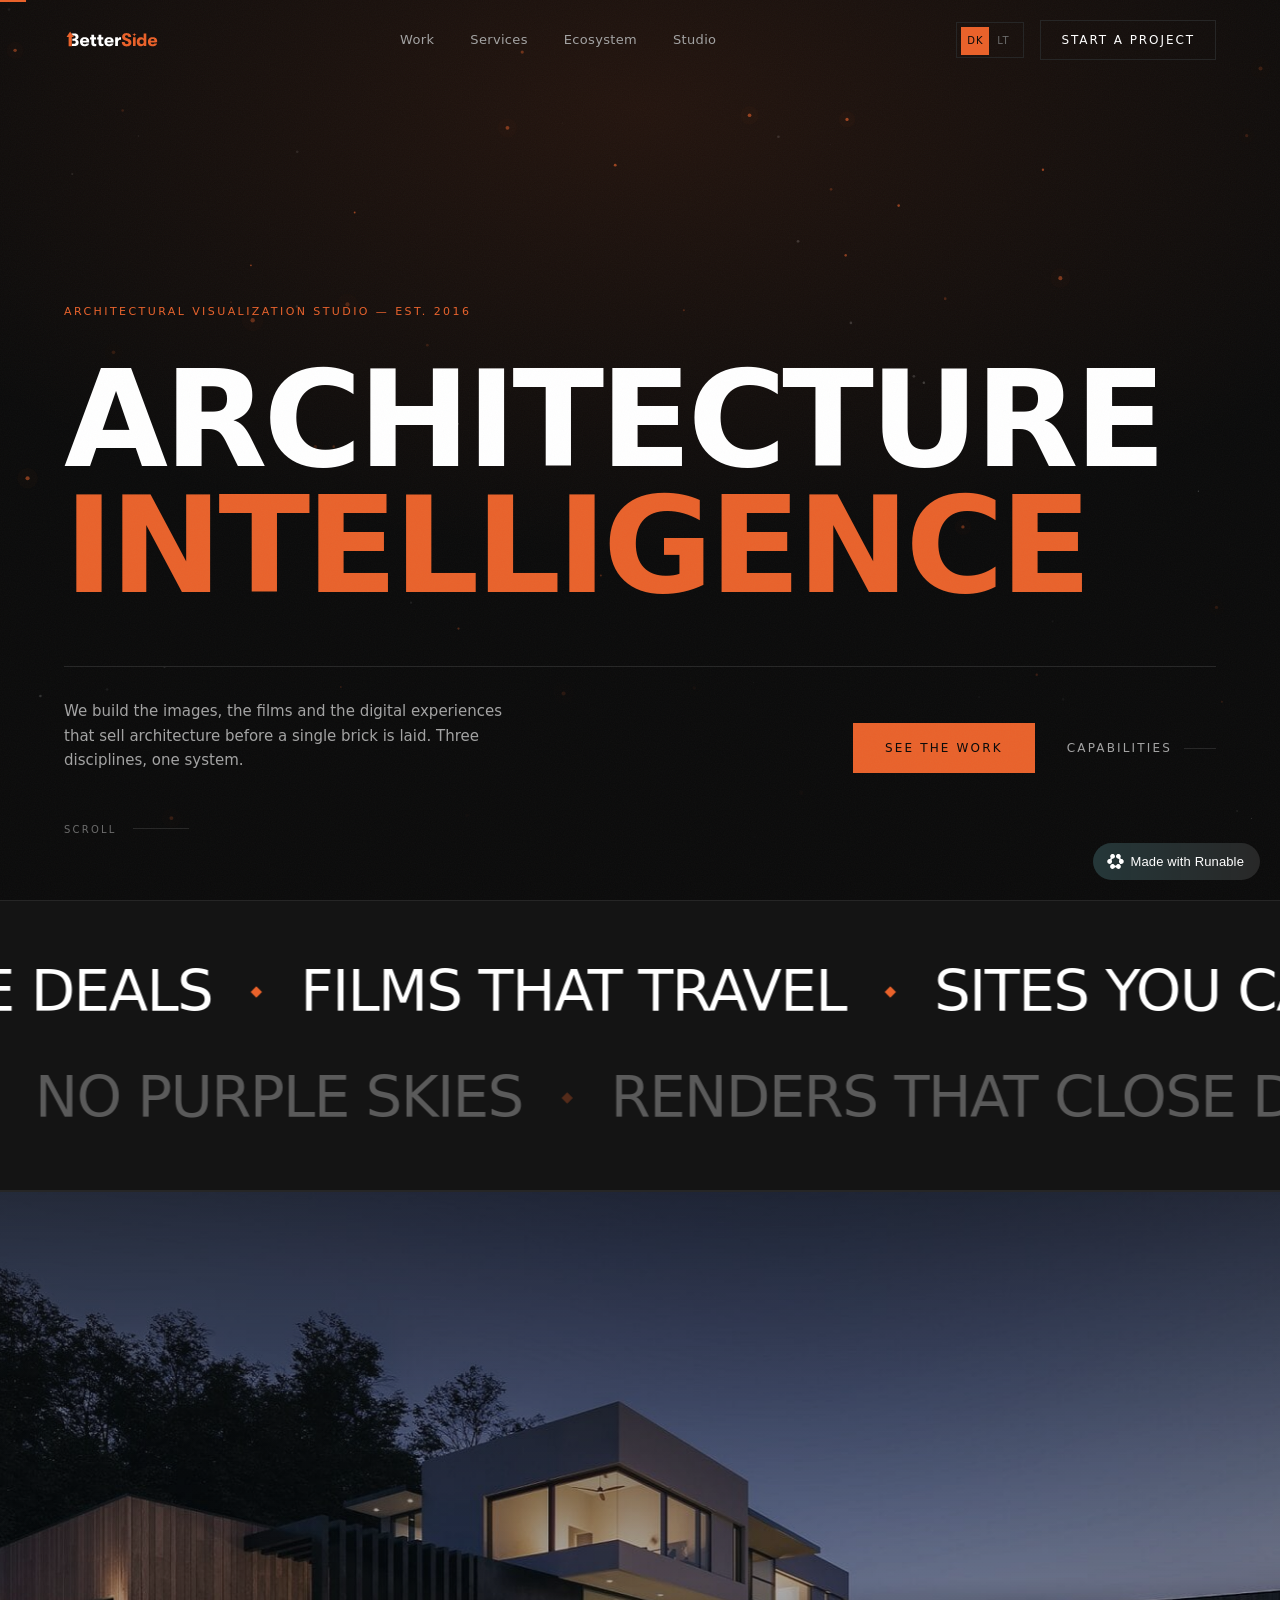
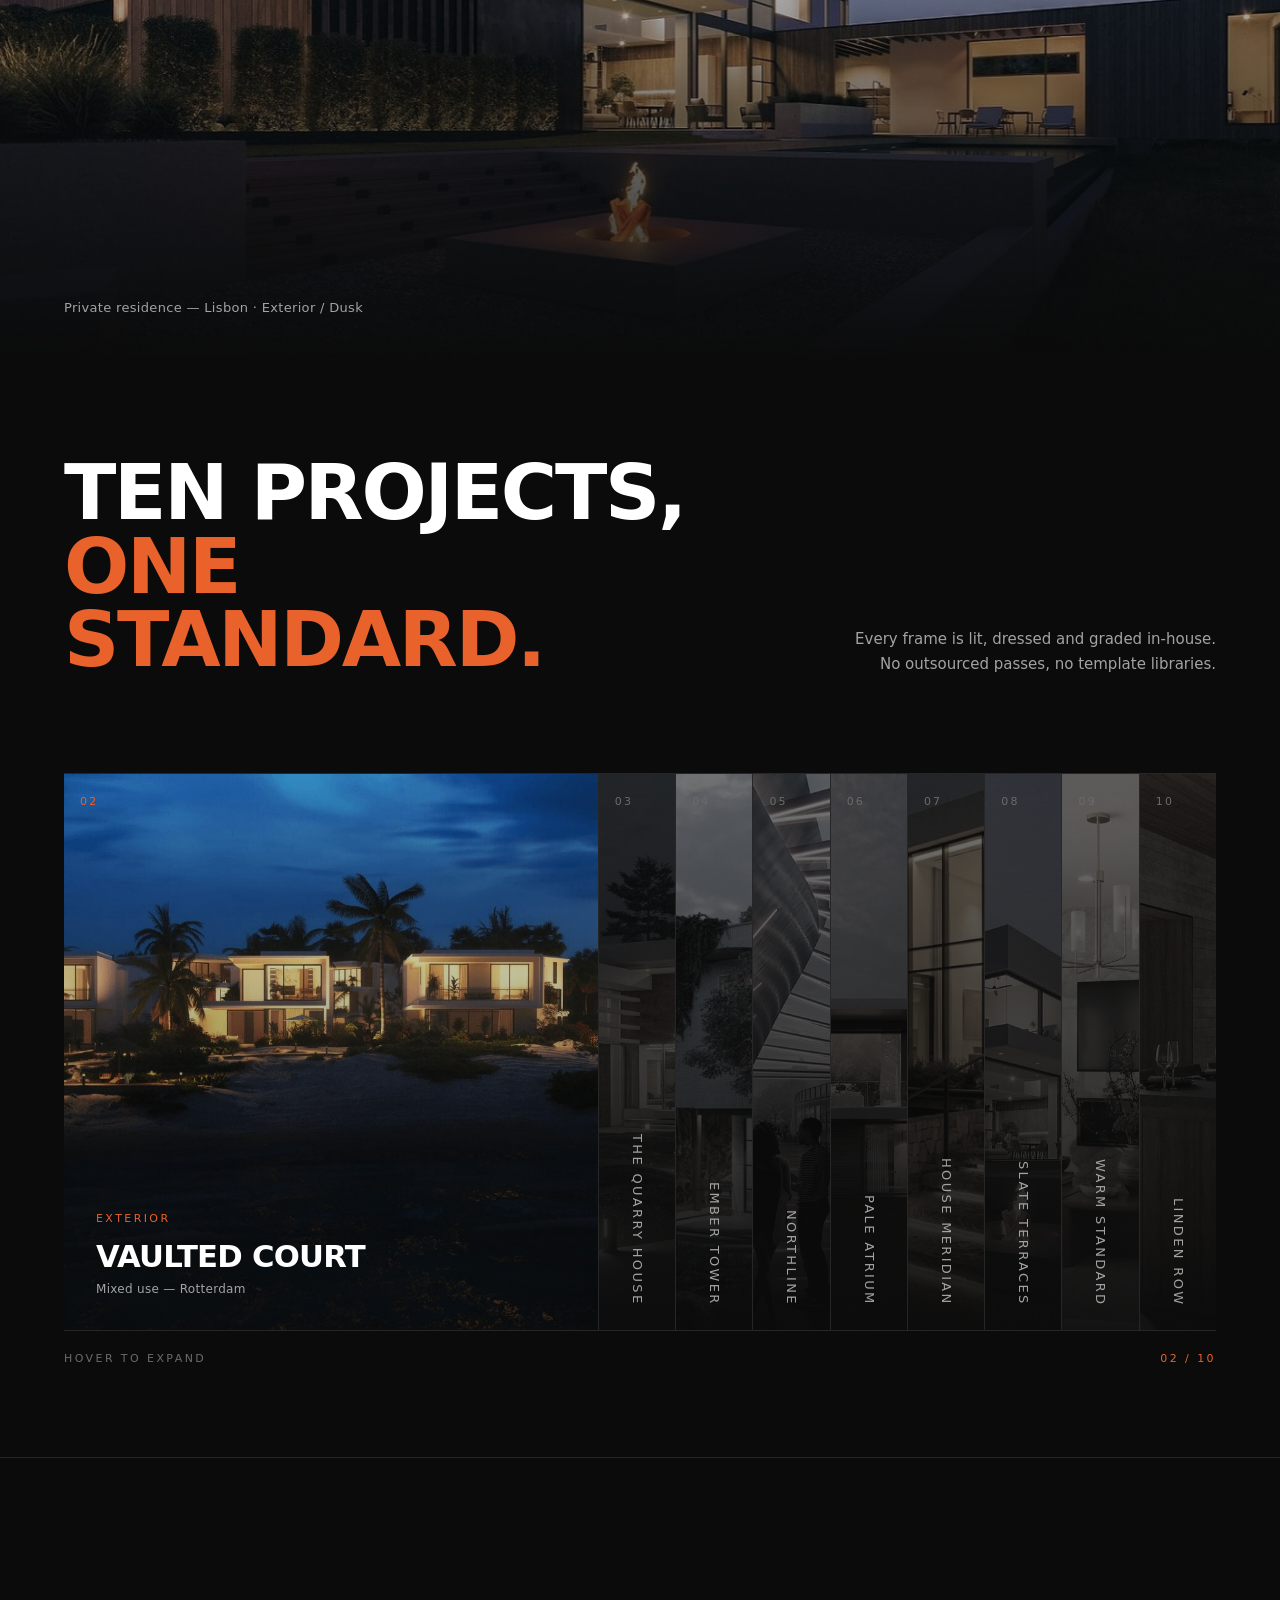
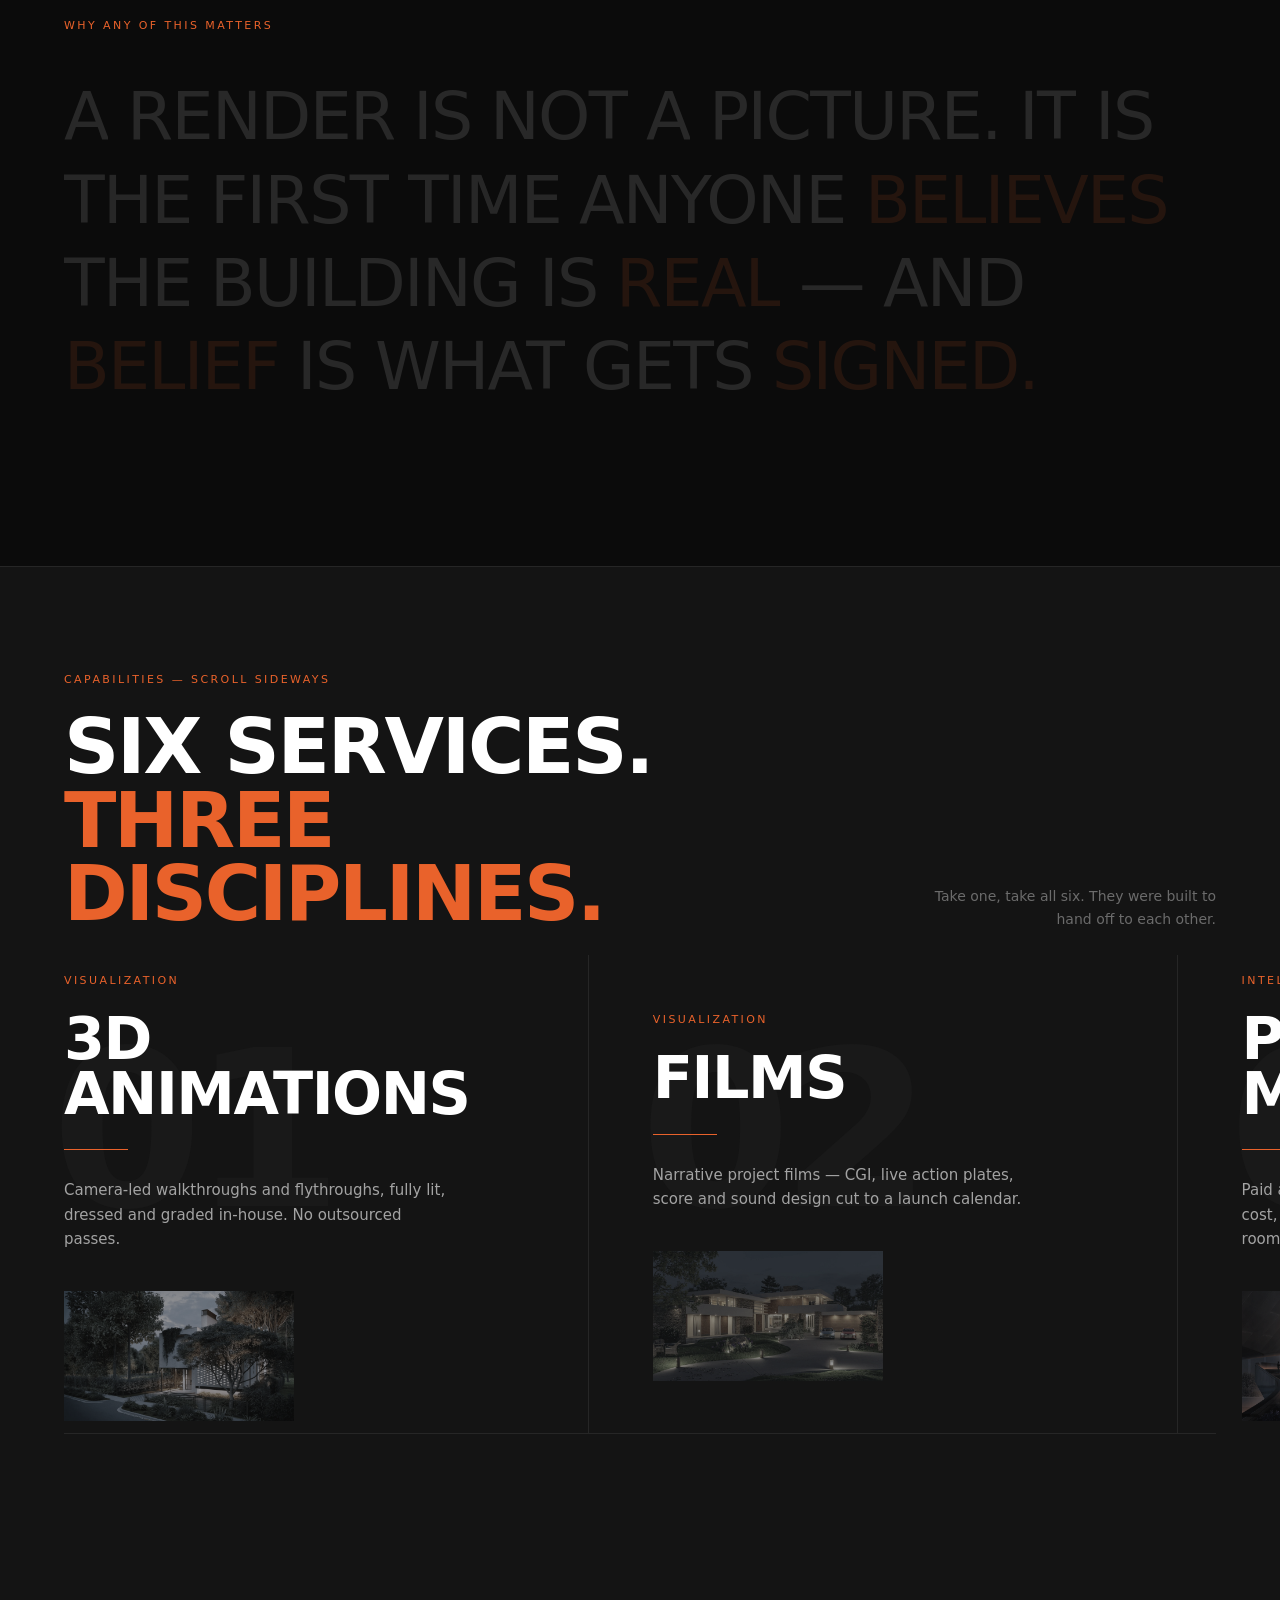
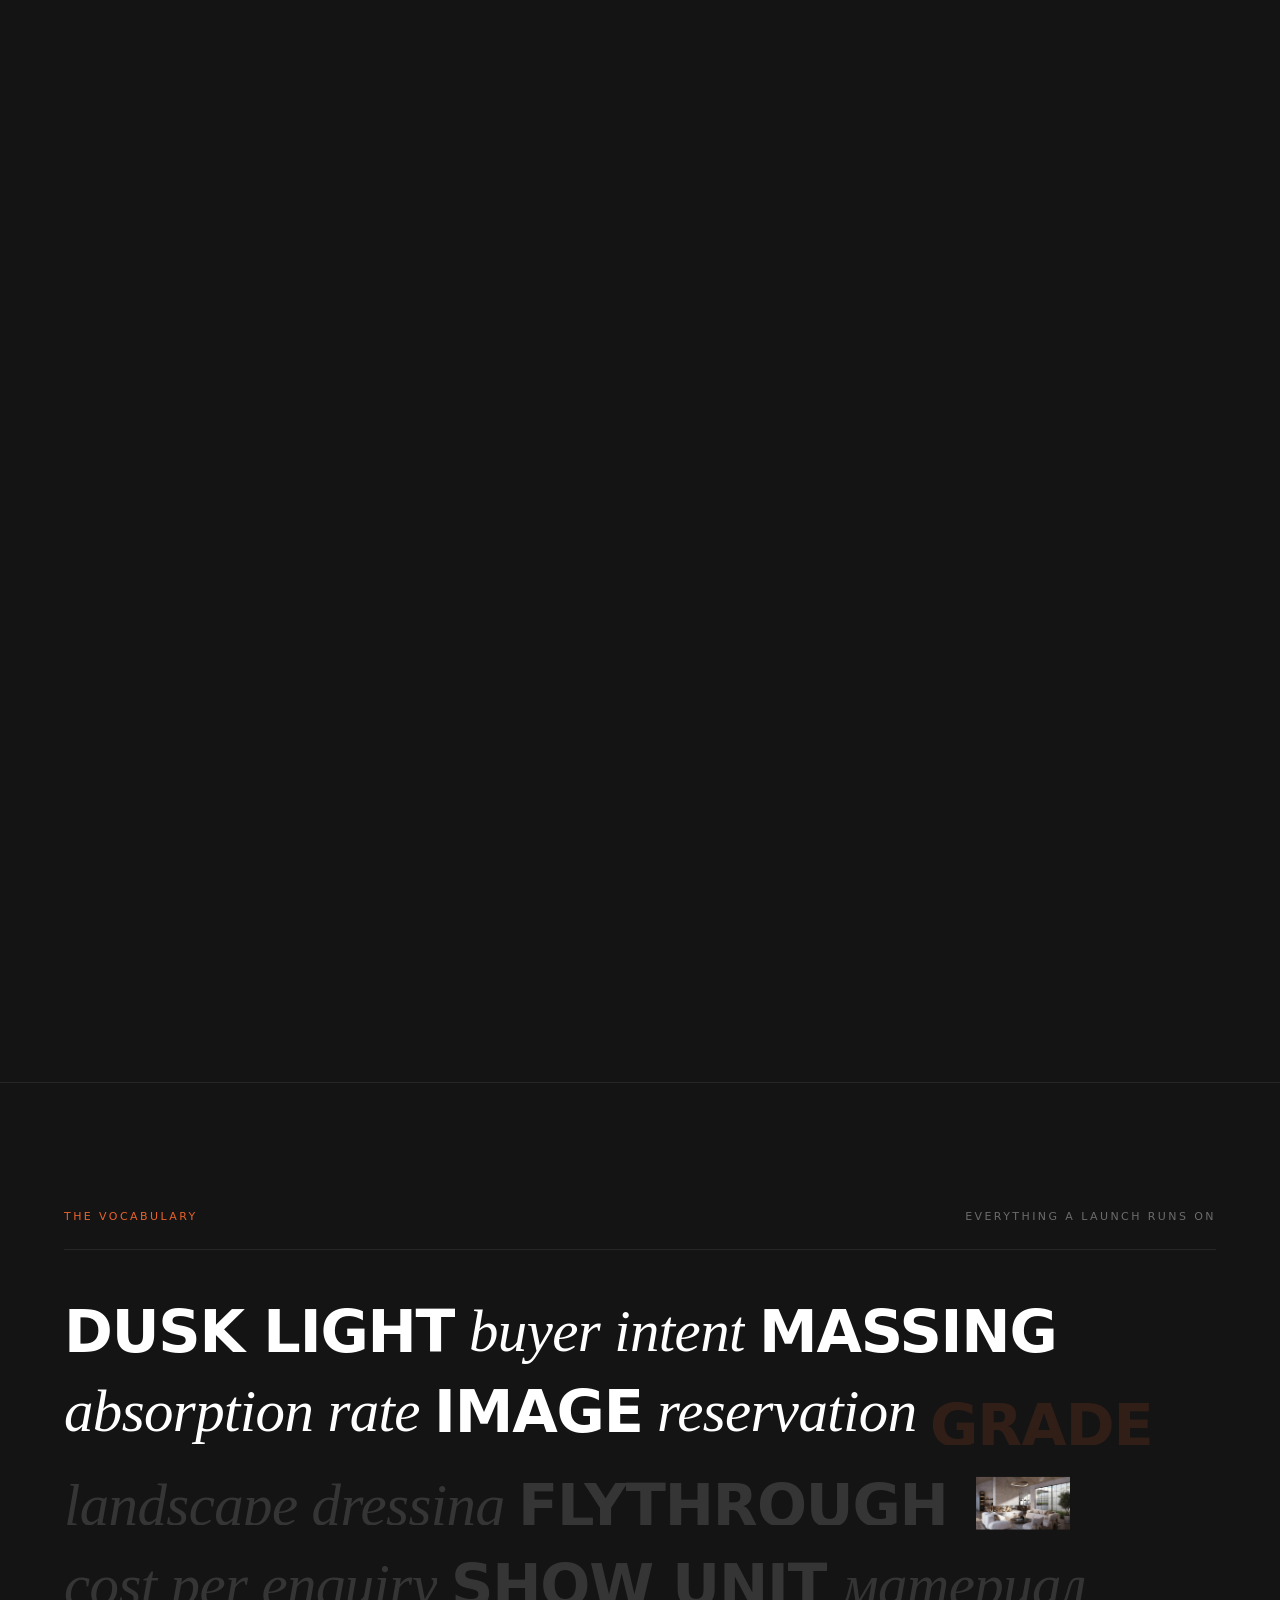
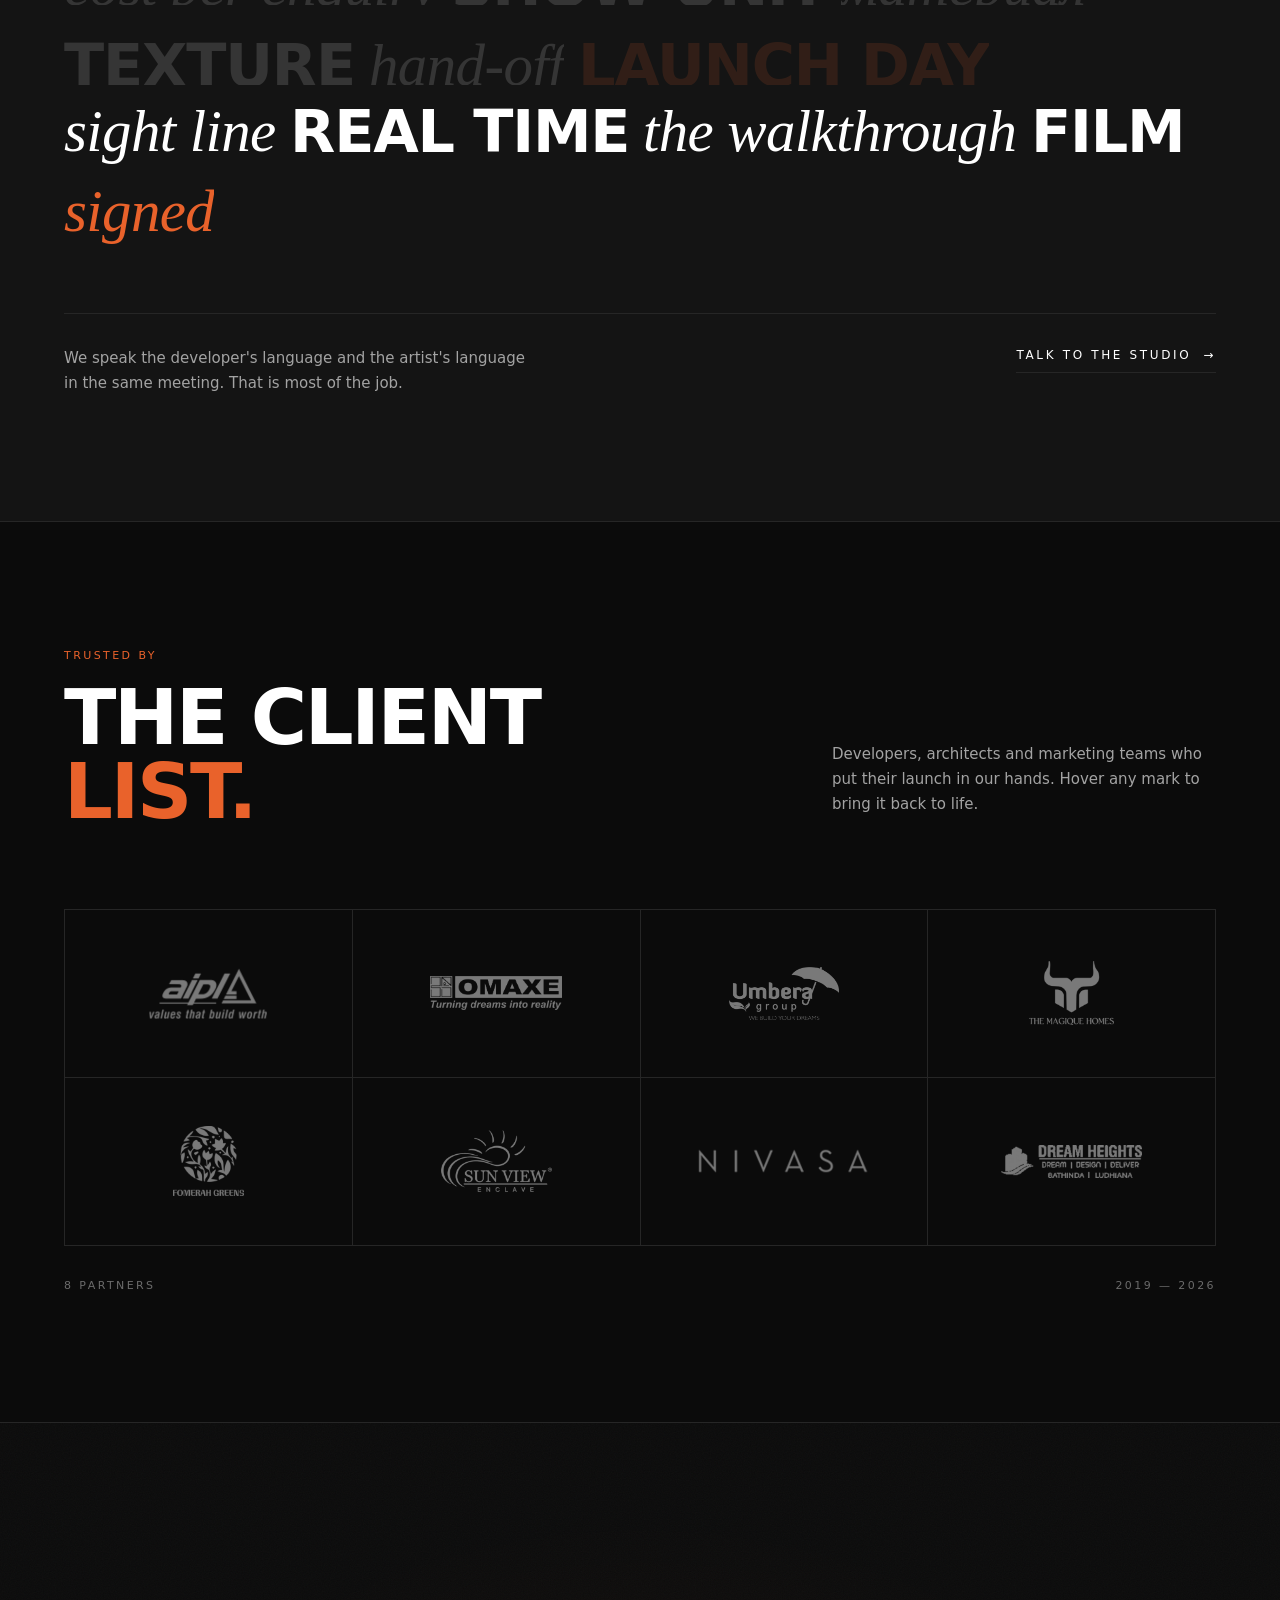
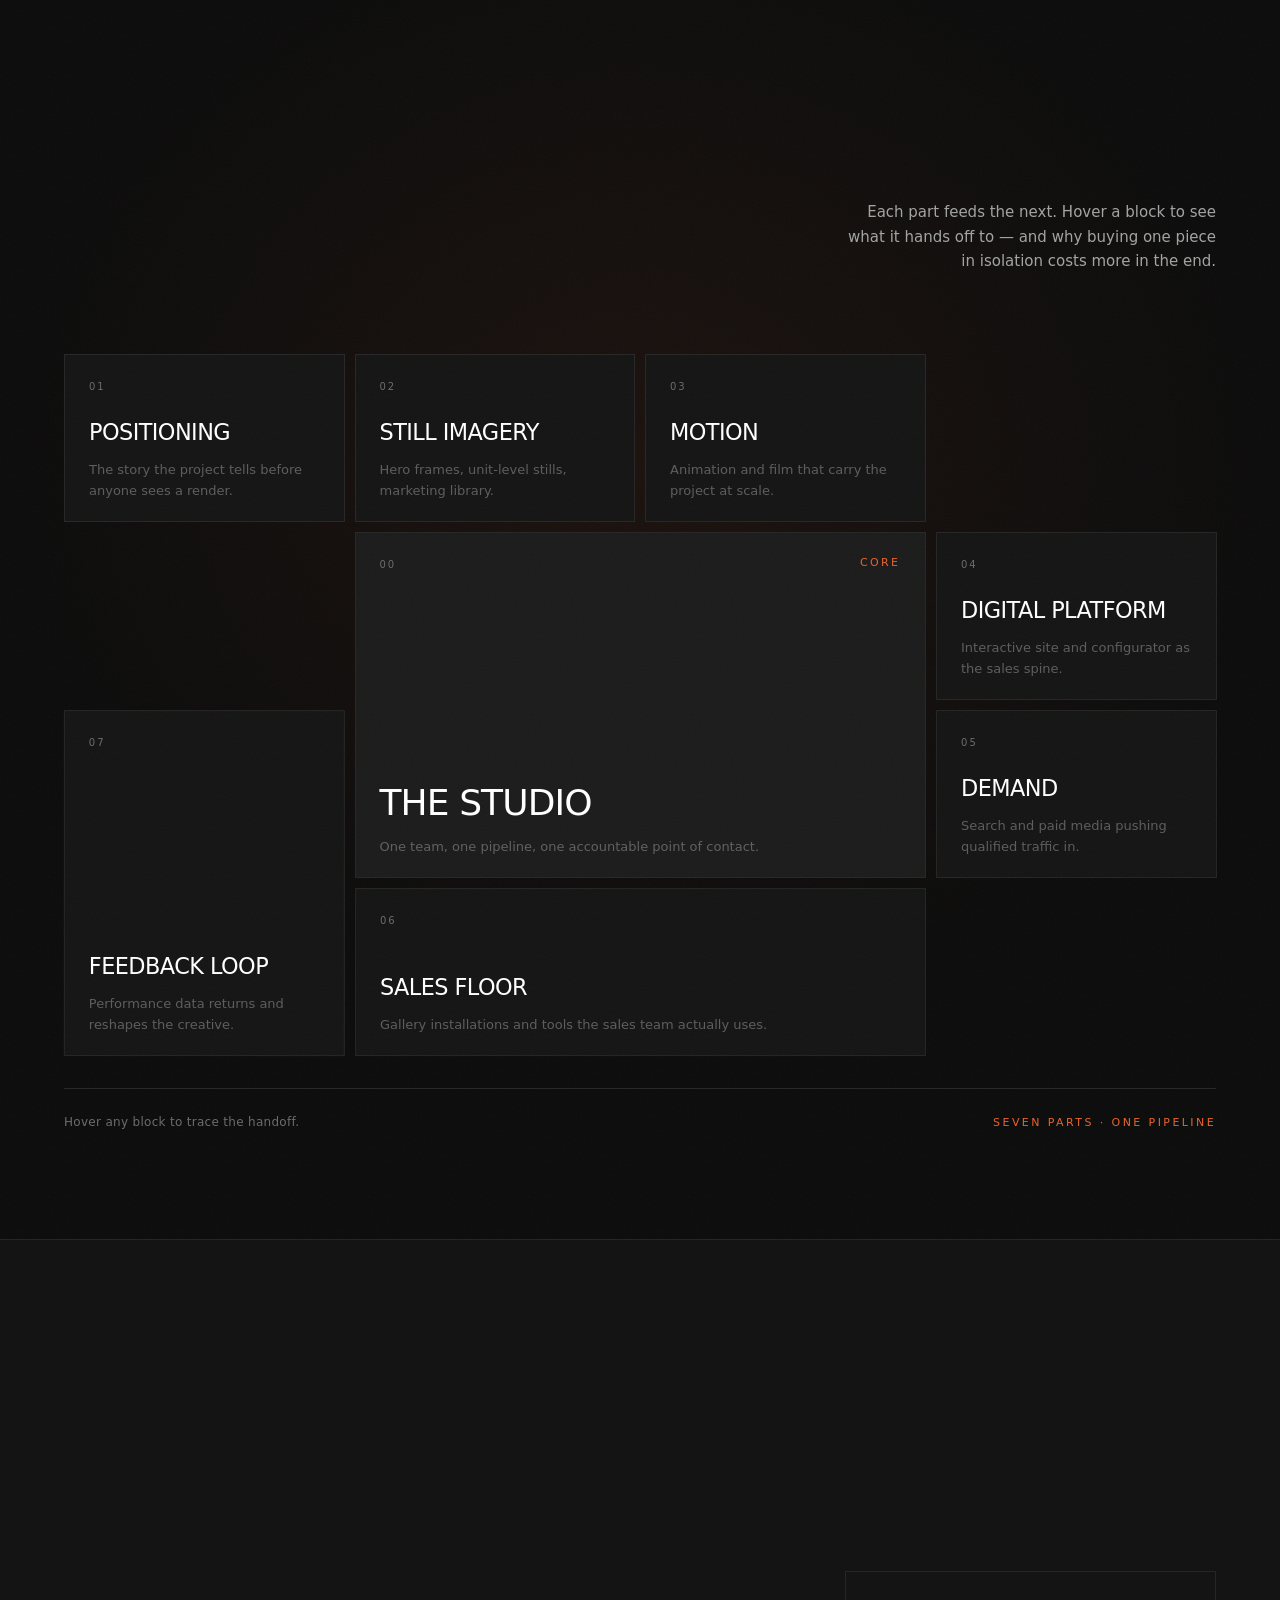
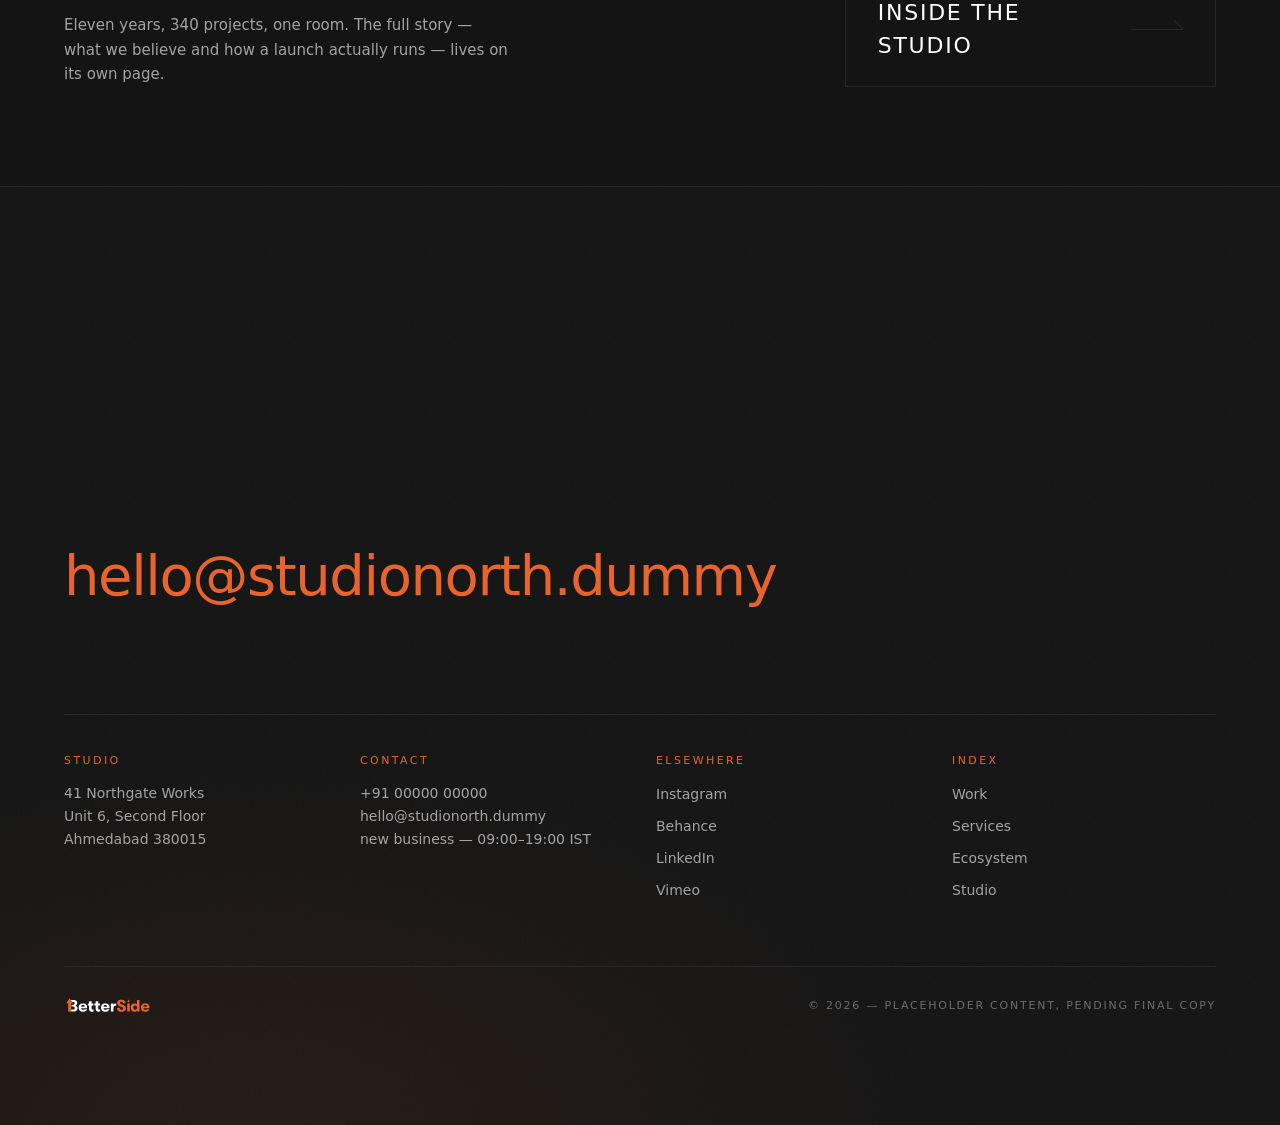
==== commit c09fab79: "v" ====
--- a/index.html
+++ b/index.html
@@ -1,22 +1,14 @@
-<!DOCTYPE html>
-<html lang="en">
+<!DOCTYPE html><html lang="en"><head>
+		<meta charset="UTF-8">
+		<meta name="viewport" content="width=device-width, initial-scale=1.0">
+		<link rel="icon" href="/favicon.ico">
+		<meta property="og:image" content="/og-image.png">
+		<title>Web</title>
+		<script type="module" crossorigin="" src="/assets/index-BINNZcry.js"></script>
+		<link rel="stylesheet" crossorigin="" href="/assets/index-D3hD3pWY.css">
+	<script defer="" src="/runable.js" data-hostname="studion-r1c8xo1-website" data-url="https://r.lilstts.com/events"></script></head>
+	<body>
+		<div id="root"></div>
+	
 
-<head>
-	<meta charset="UTF-8">
-	<meta name="viewport" content="width=device-width, initial-scale=1.0">
-	<link rel="icon" href="./favicon.ico">
-	<meta property="og:image" content="./og-image.png">
-	<title>Web</title>
-	<script type="module" crossorigin="" src="./assets/index-BINNZcry.js"></script>
-	<link rel="stylesheet" crossorigin="" href="./assets/index-D3hD3pWY.css">
-	<script defer="" src="/runable.js" data-hostname="studion-r1c8xo1-website"
-		data-url="https://r.lilstts.com/events"></script>
-</head>
-
-<body>
-	<div id="root"></div>
-
-
-</body>
-
-</html>+</body></html>
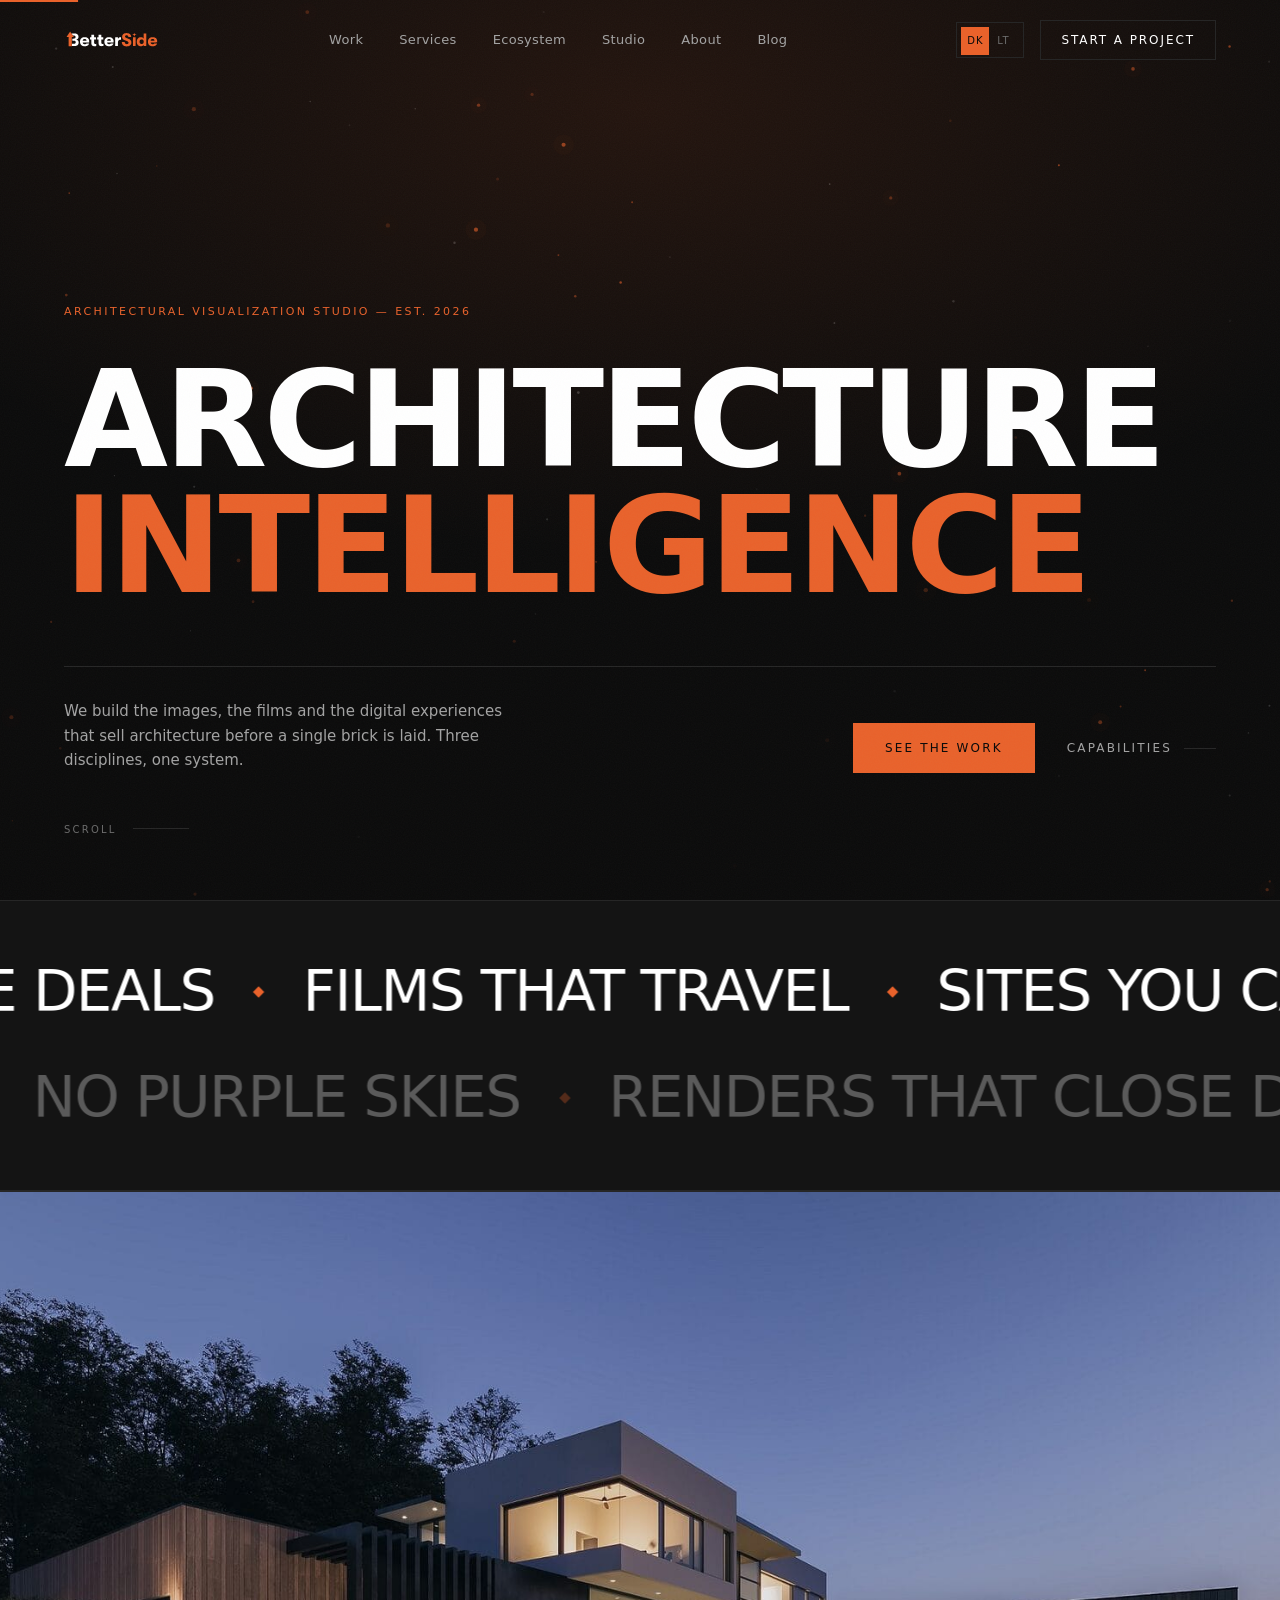
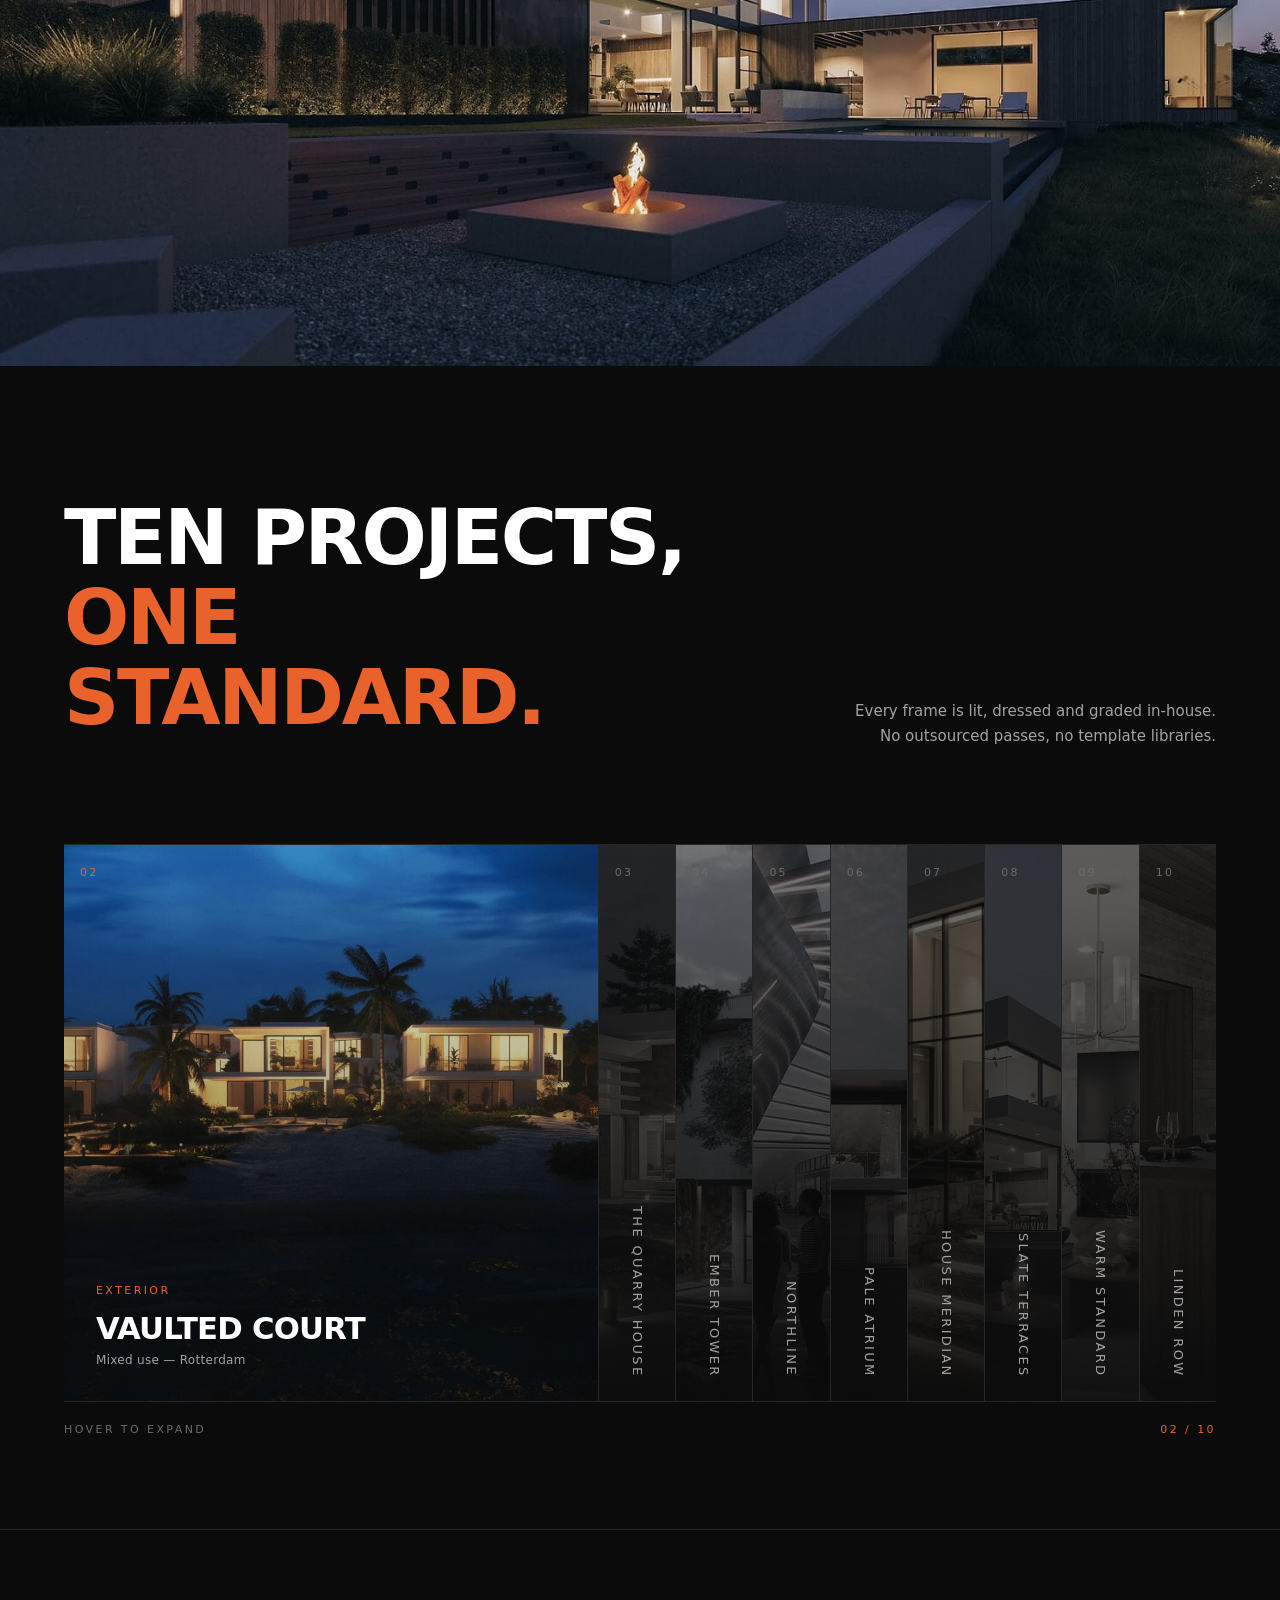
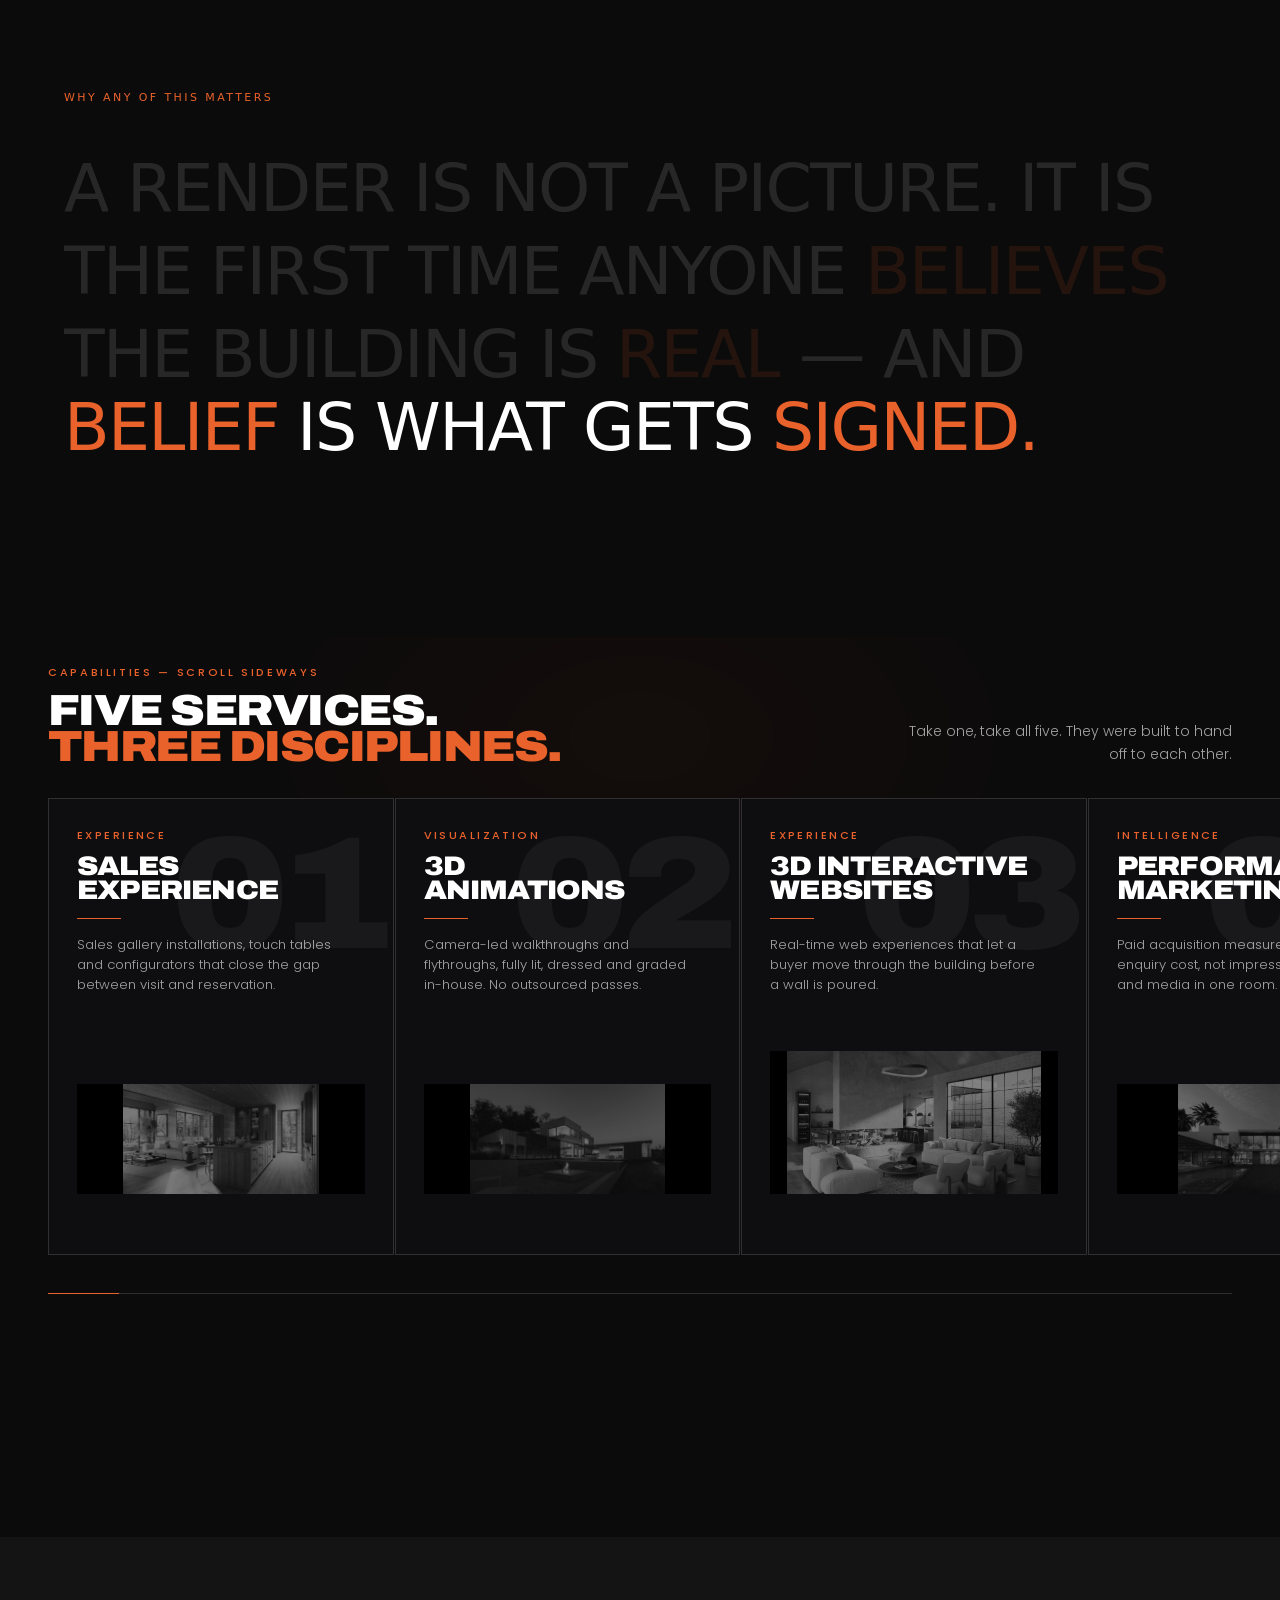
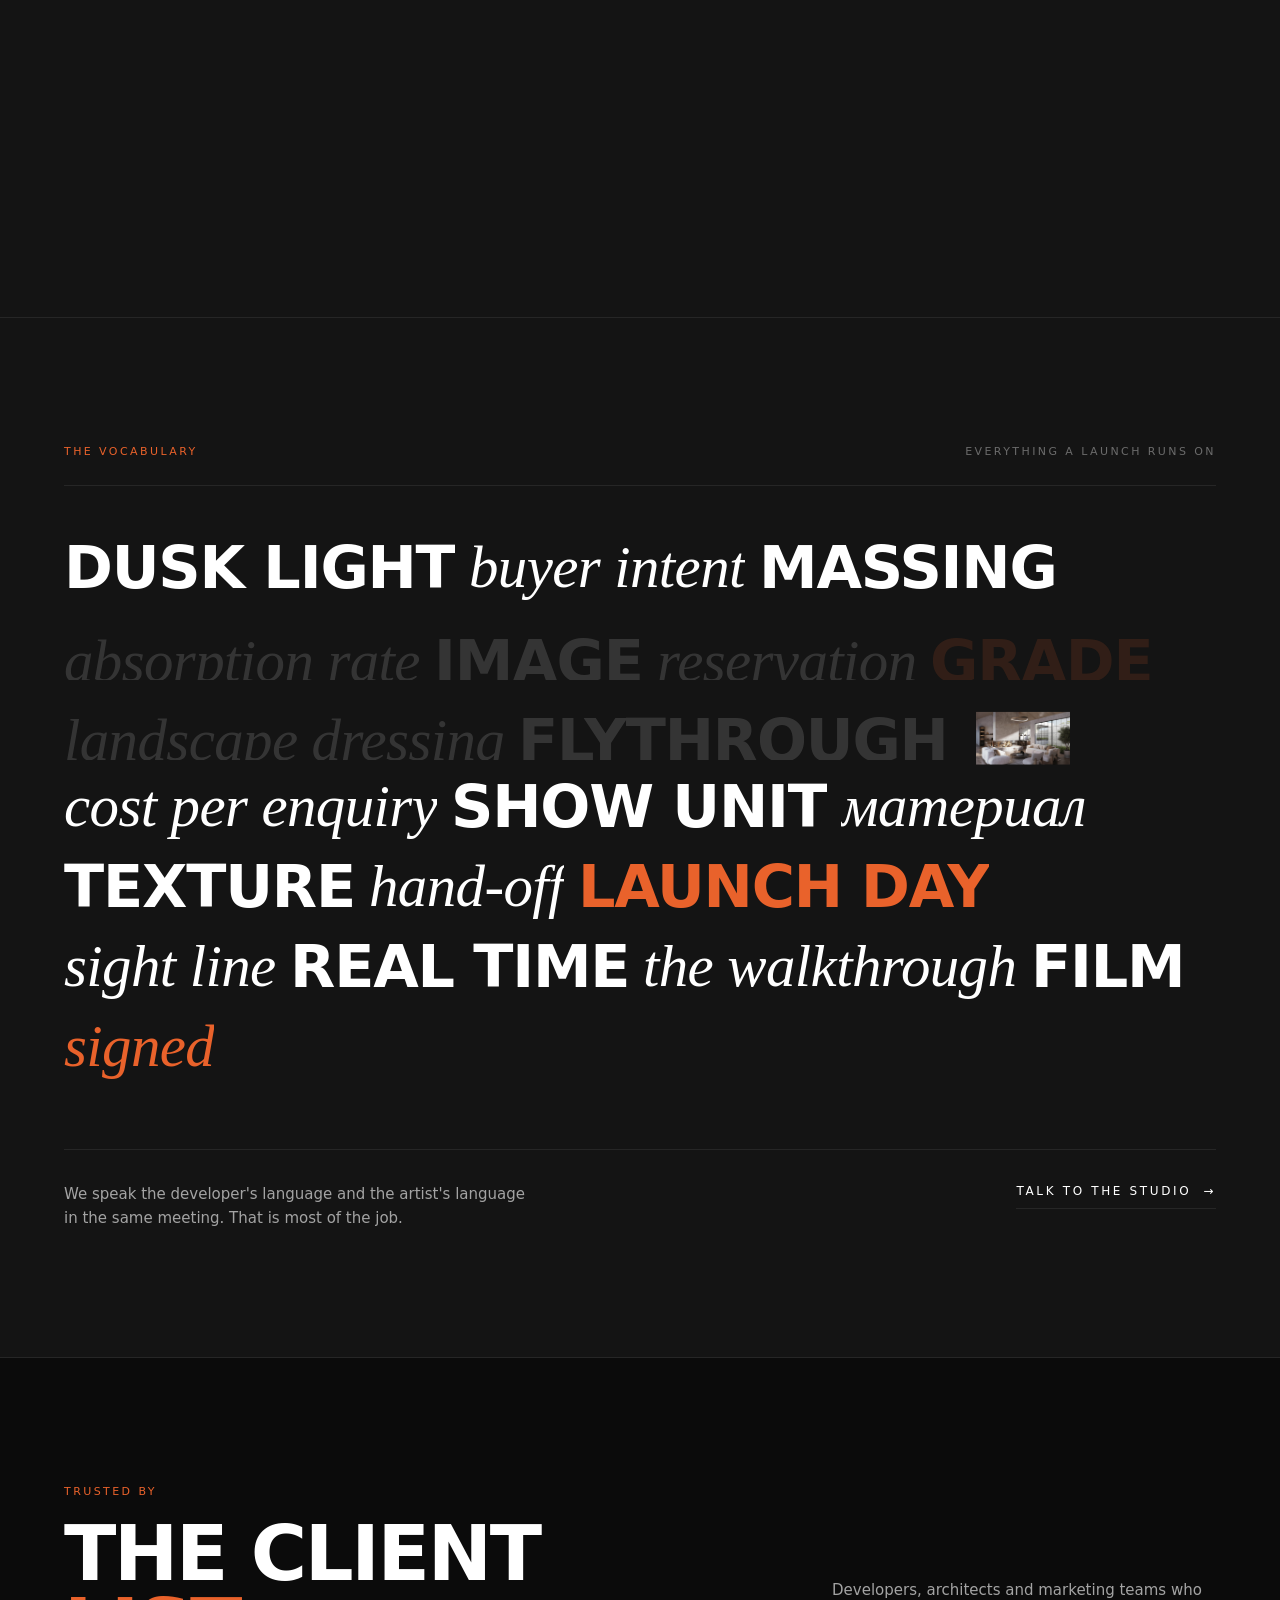
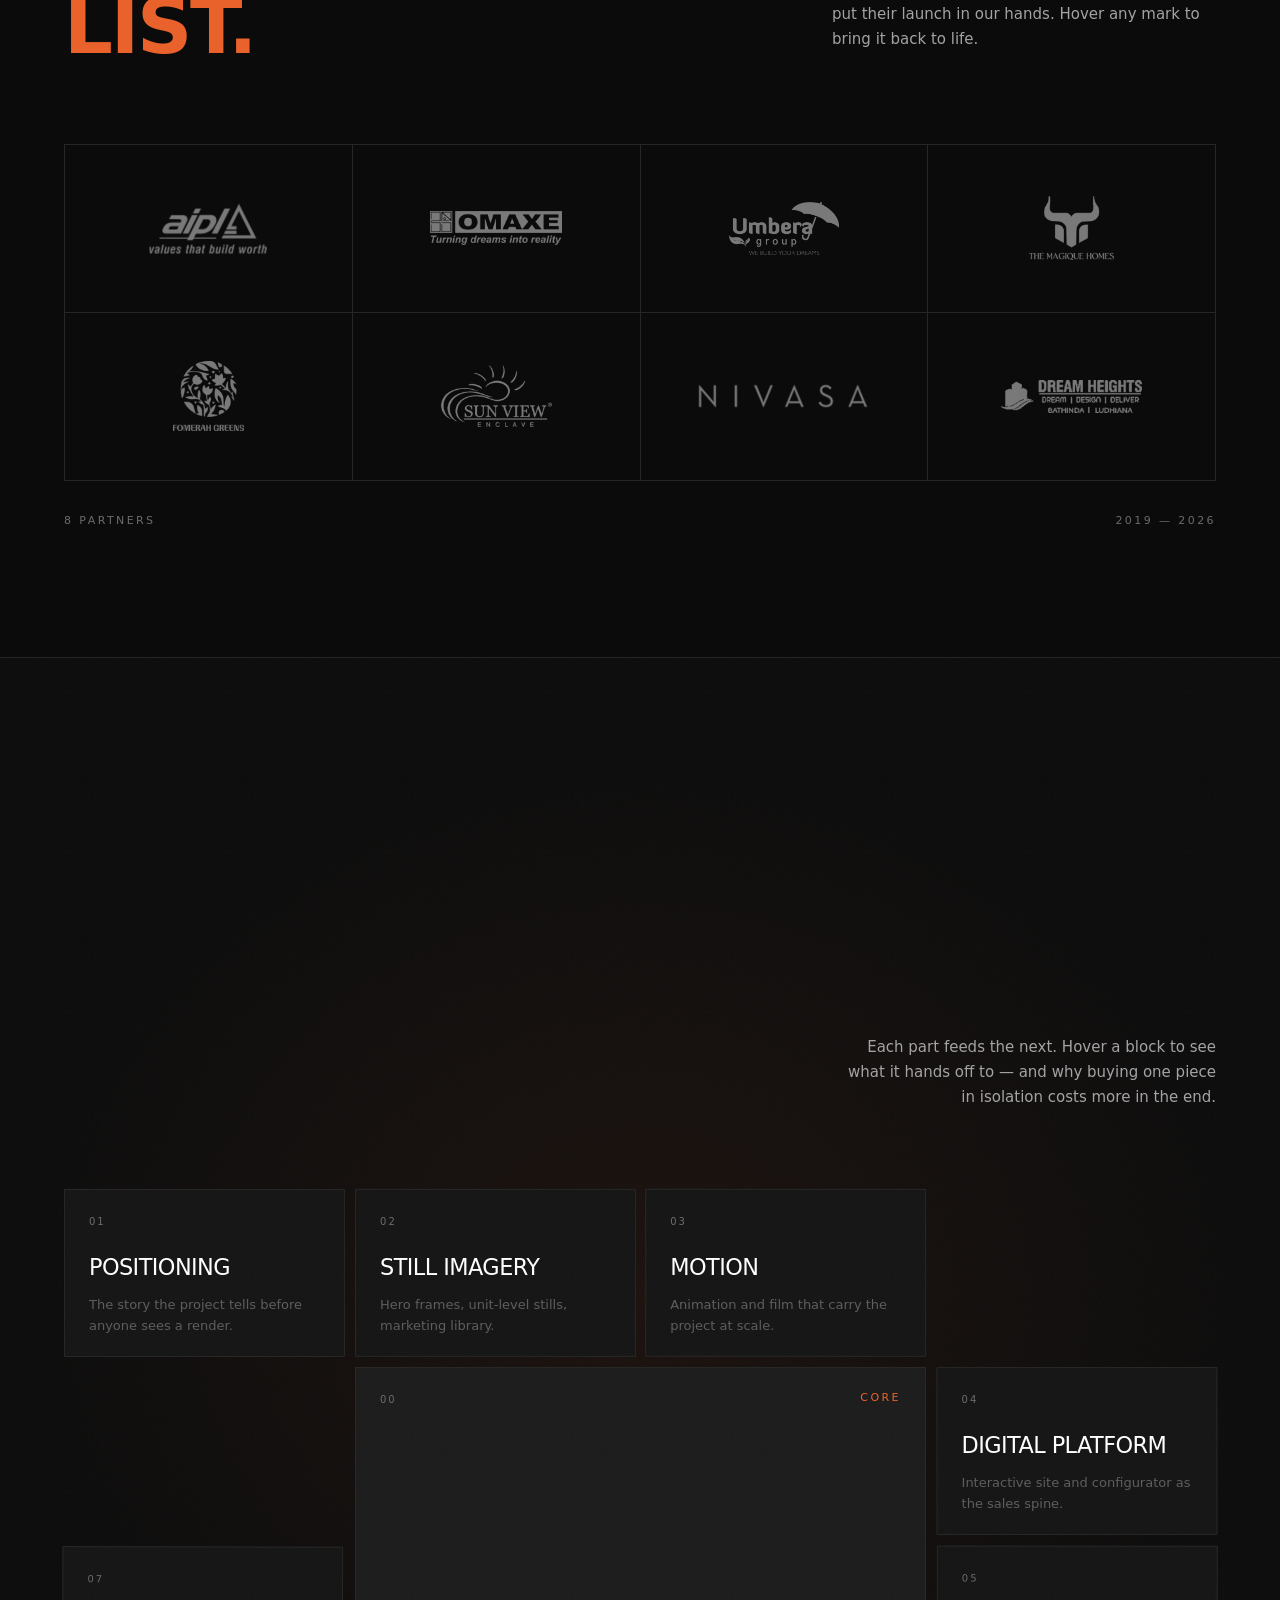
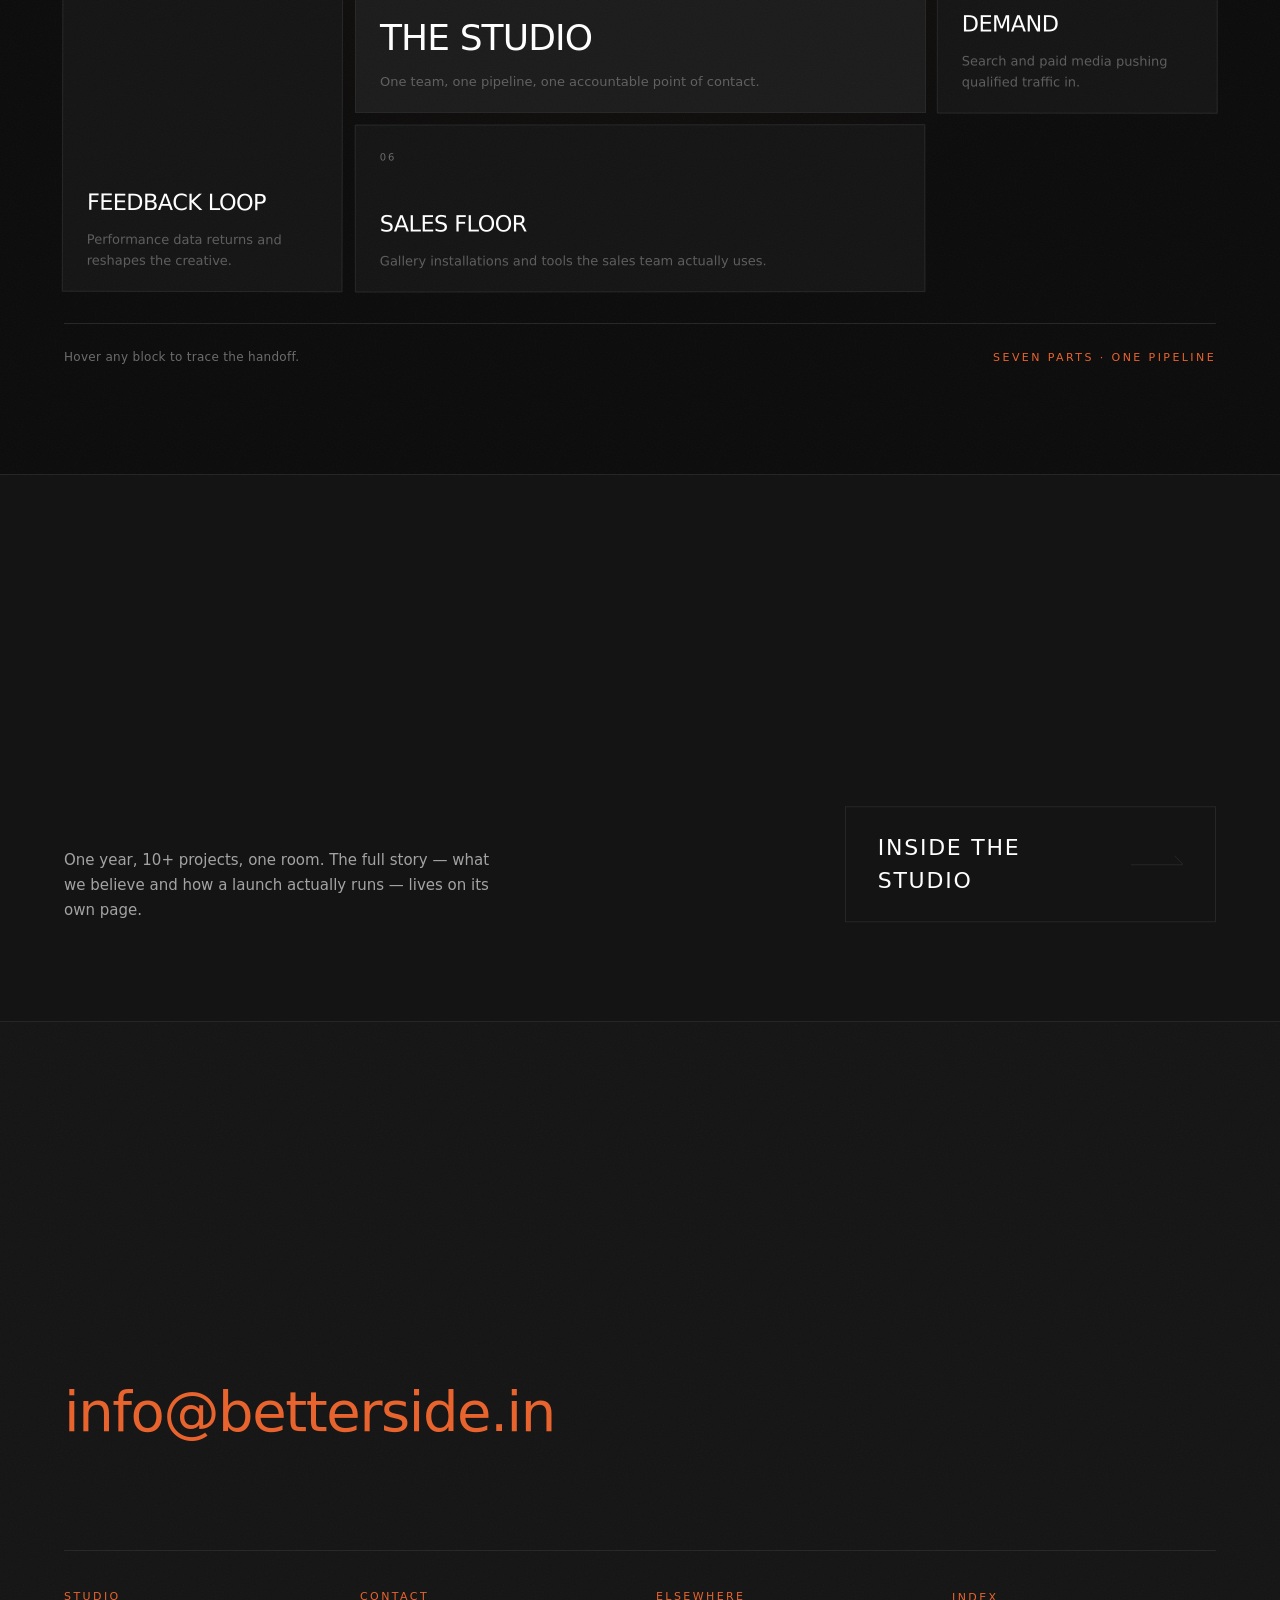
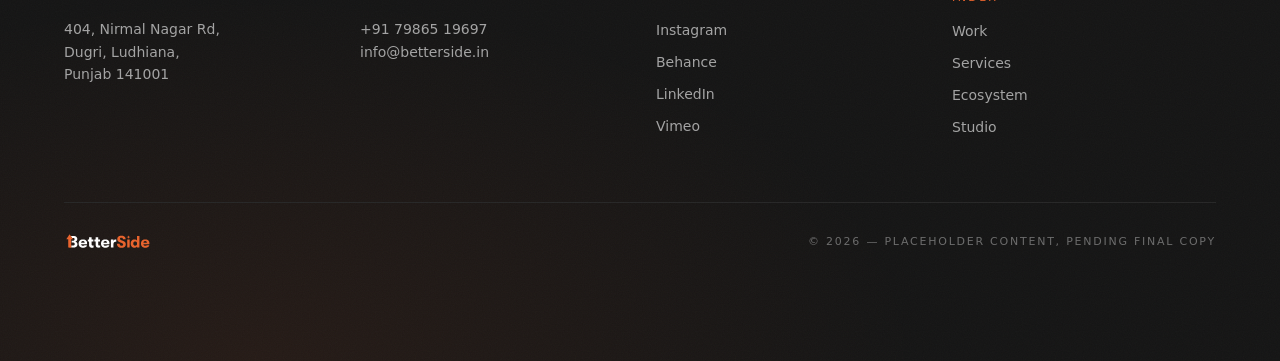
==== commit 31f4b2dd: "j" ====
--- a/index.html
+++ b/index.html
@@ -1,12 +1,13 @@
 <!DOCTYPE html><html lang="en"><head>
 		<meta charset="UTF-8">
 		<meta name="viewport" content="width=device-width, initial-scale=1.0">
-		<link rel="icon" href="/favicon.ico">
-		<meta property="og:image" content="/og-image.png">
+		<link rel="icon" href="./favicon.ico">
+		<meta property="og:image" content="./og-image.png">
 		<title>Web</title>
-		<script type="module" crossorigin="" src="/assets/index-BINNZcry.js"></script>
-		<link rel="stylesheet" crossorigin="" href="/assets/index-D3hD3pWY.css">
-	<script defer="" src="/runable.js" data-hostname="studion-r1c8xo1-website" data-url="https://r.lilstts.com/events"></script></head>
+		<script type="module" crossorigin="" src="./assets/index-Ch5maa3g.js"></script>
+		<link rel="stylesheet" crossorigin="" href="./assets/index-D3hD3pWY.css">
+	<script defer="" src="/runable.js" data-hostname="studion-r1c8xo1-website" data-url="https://r.lilstts.com/events"></script>
+	<script defer src="./services-section/inject.js"></script></head>
 	<body>
 		<div id="root"></div>
 	
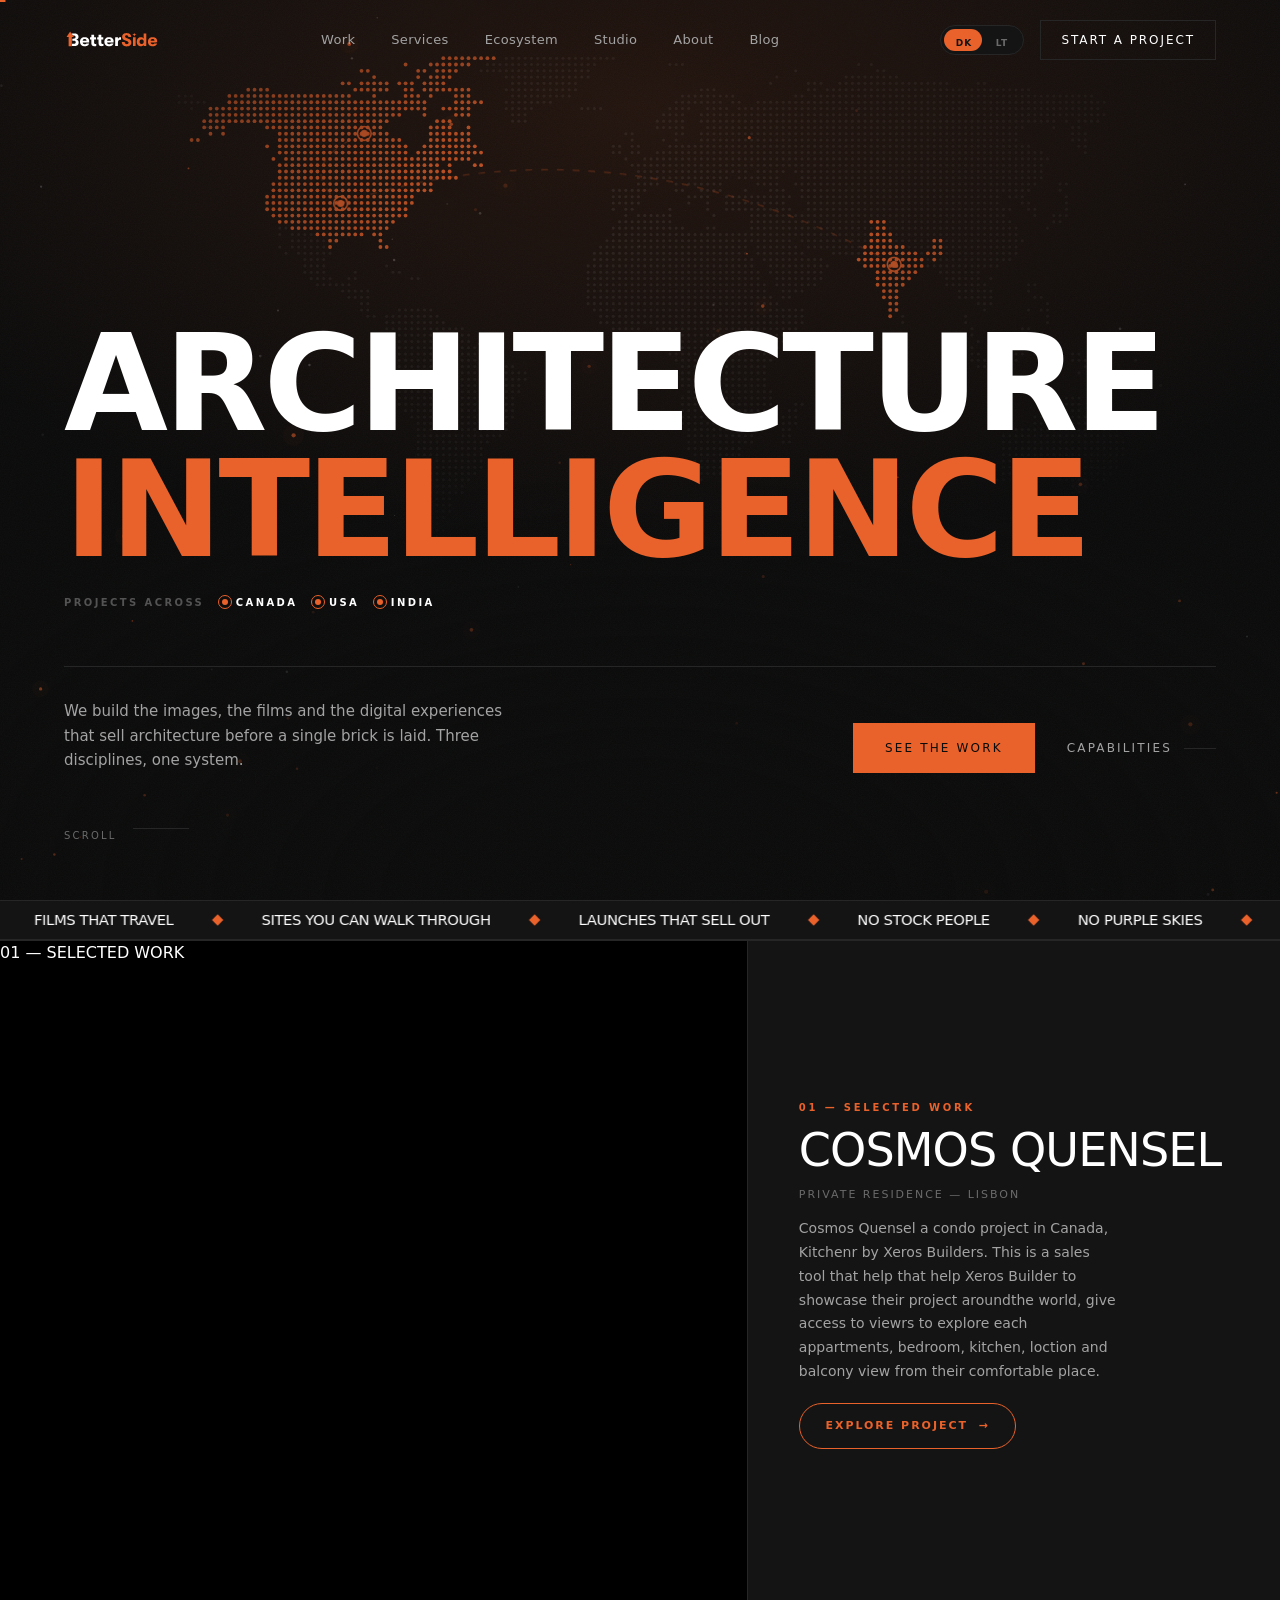
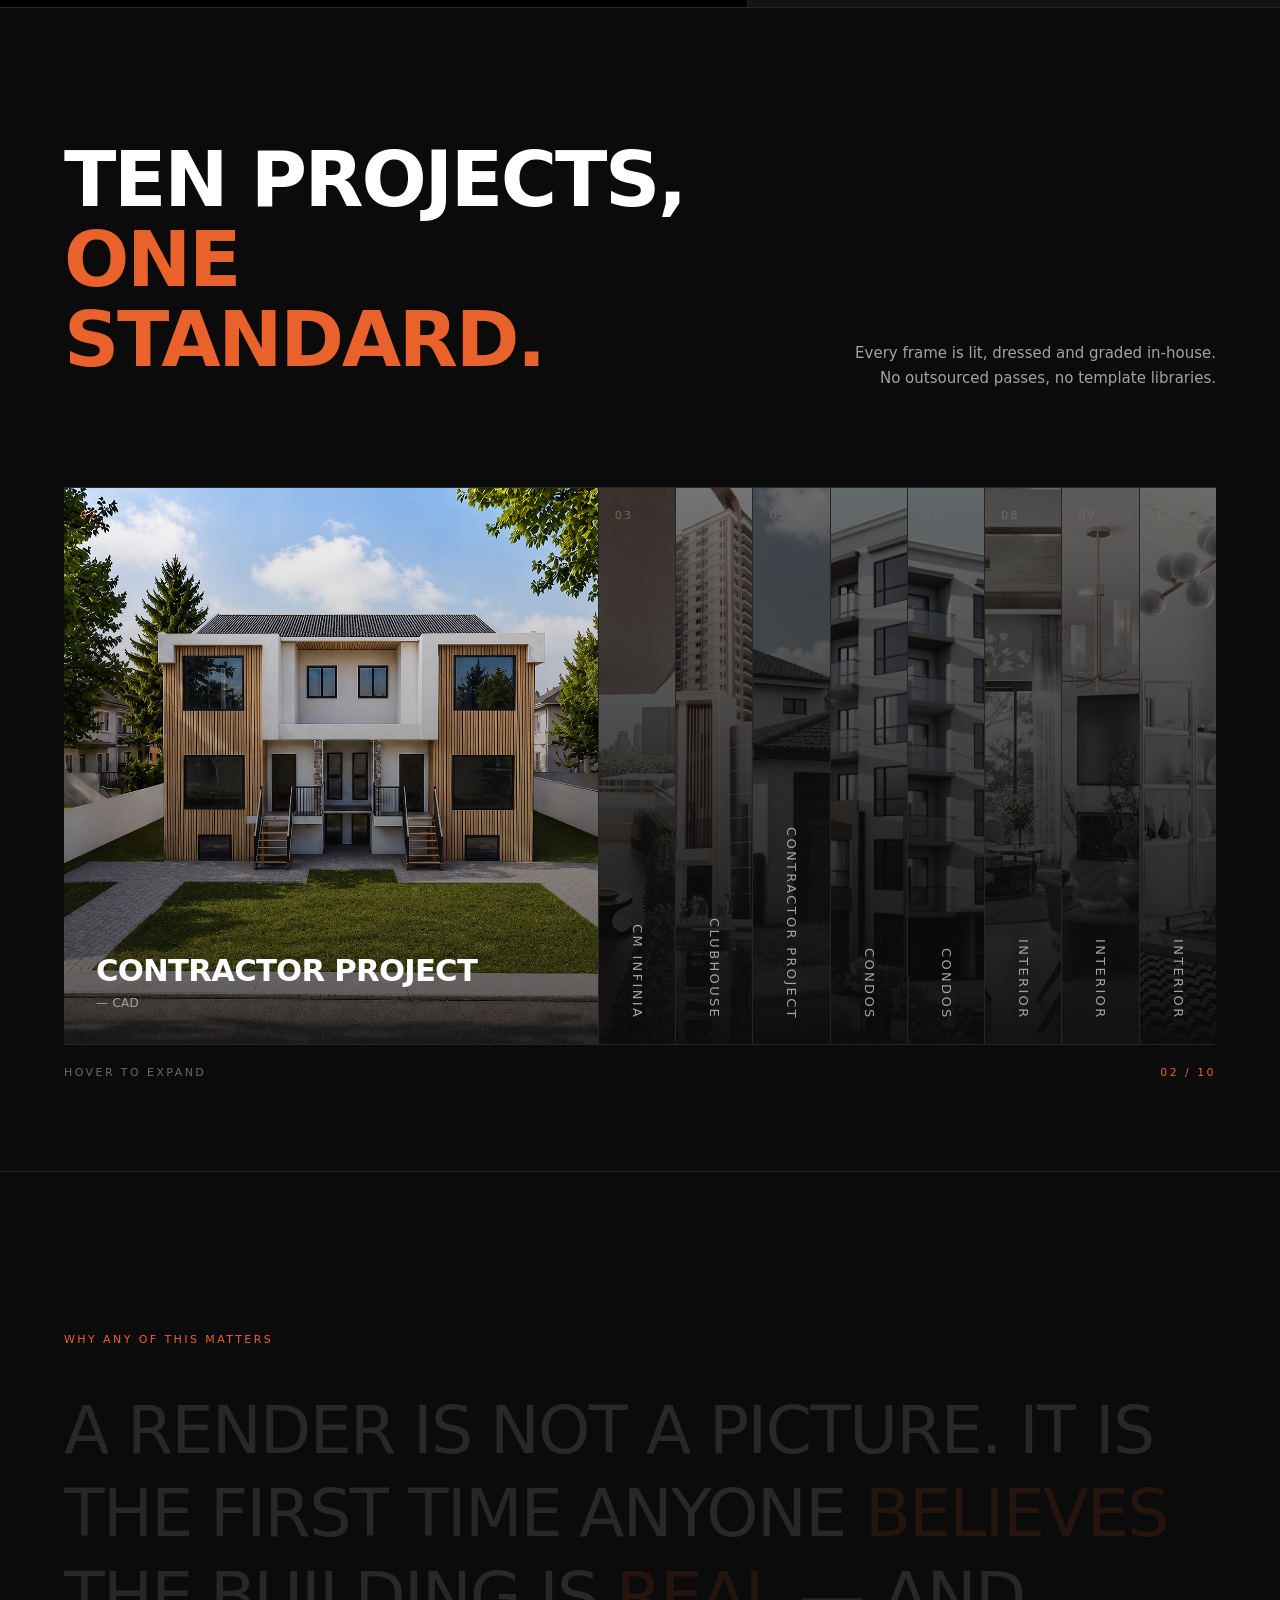
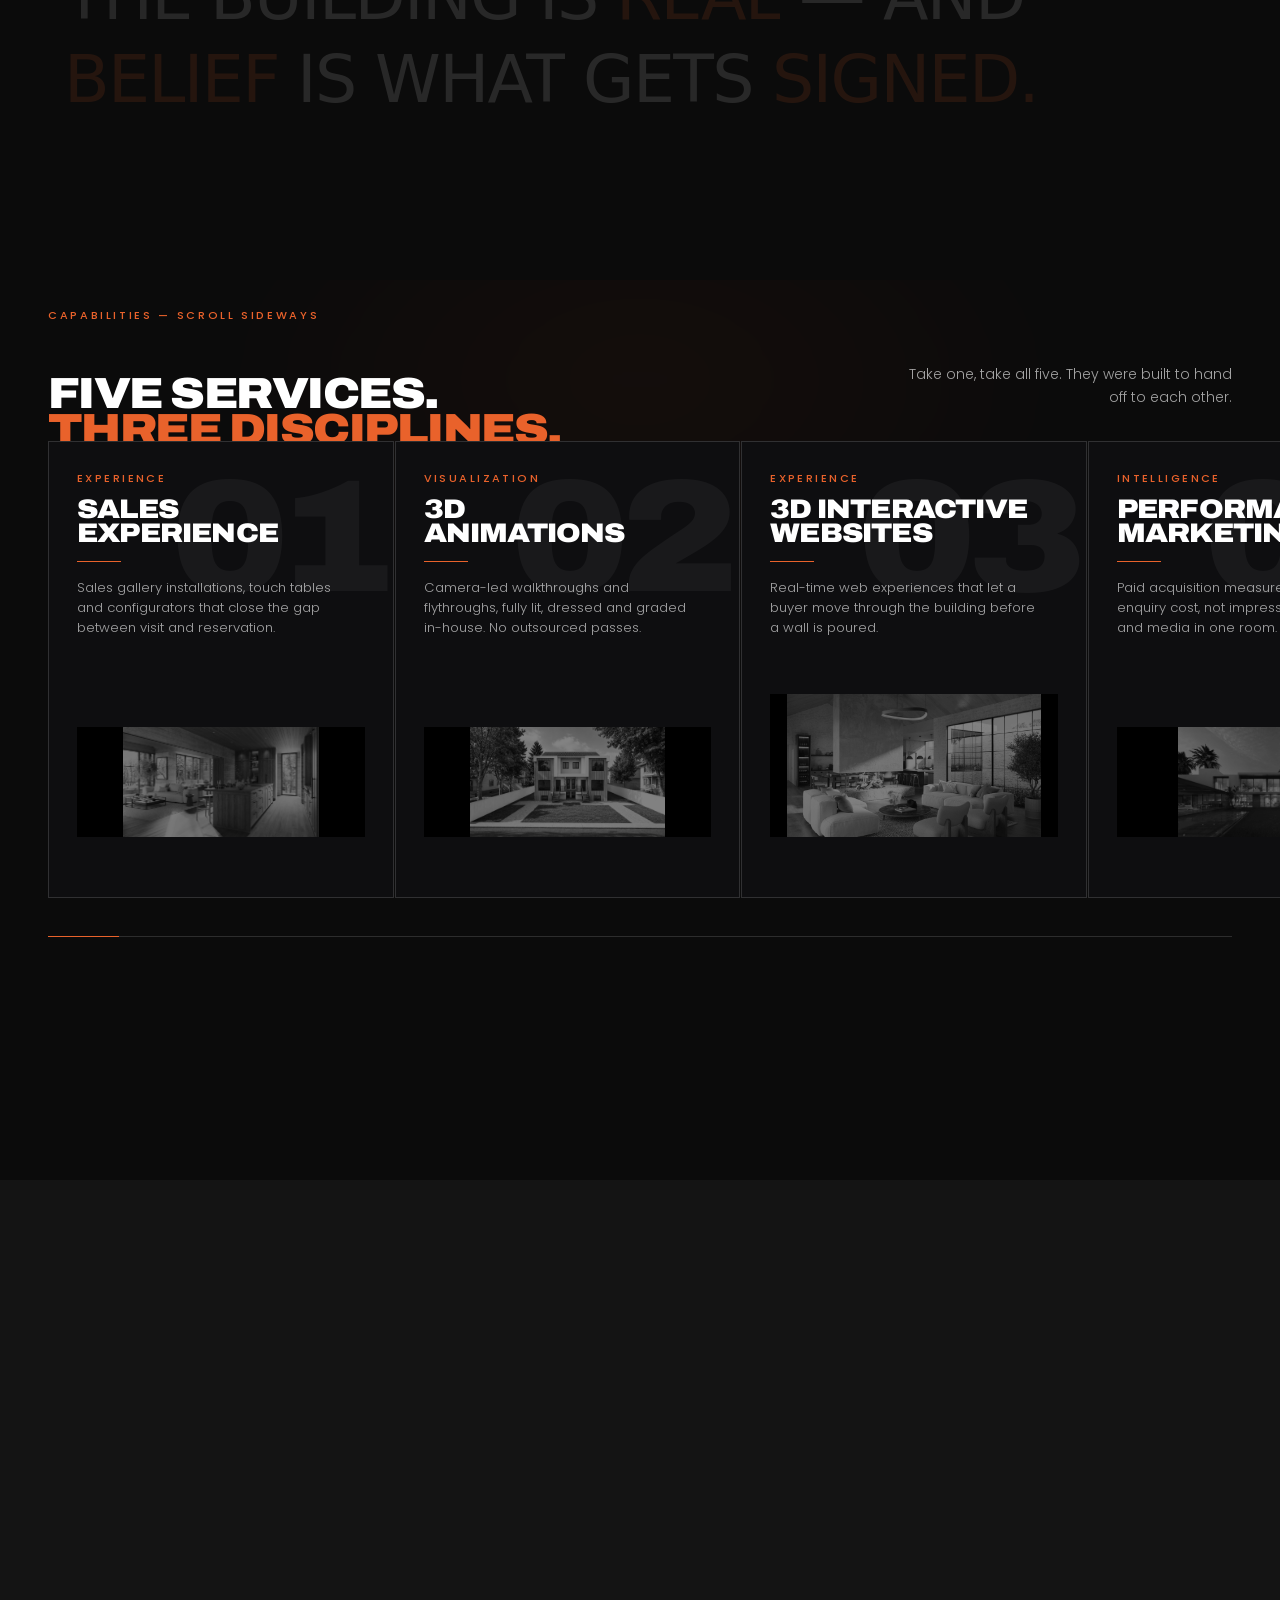
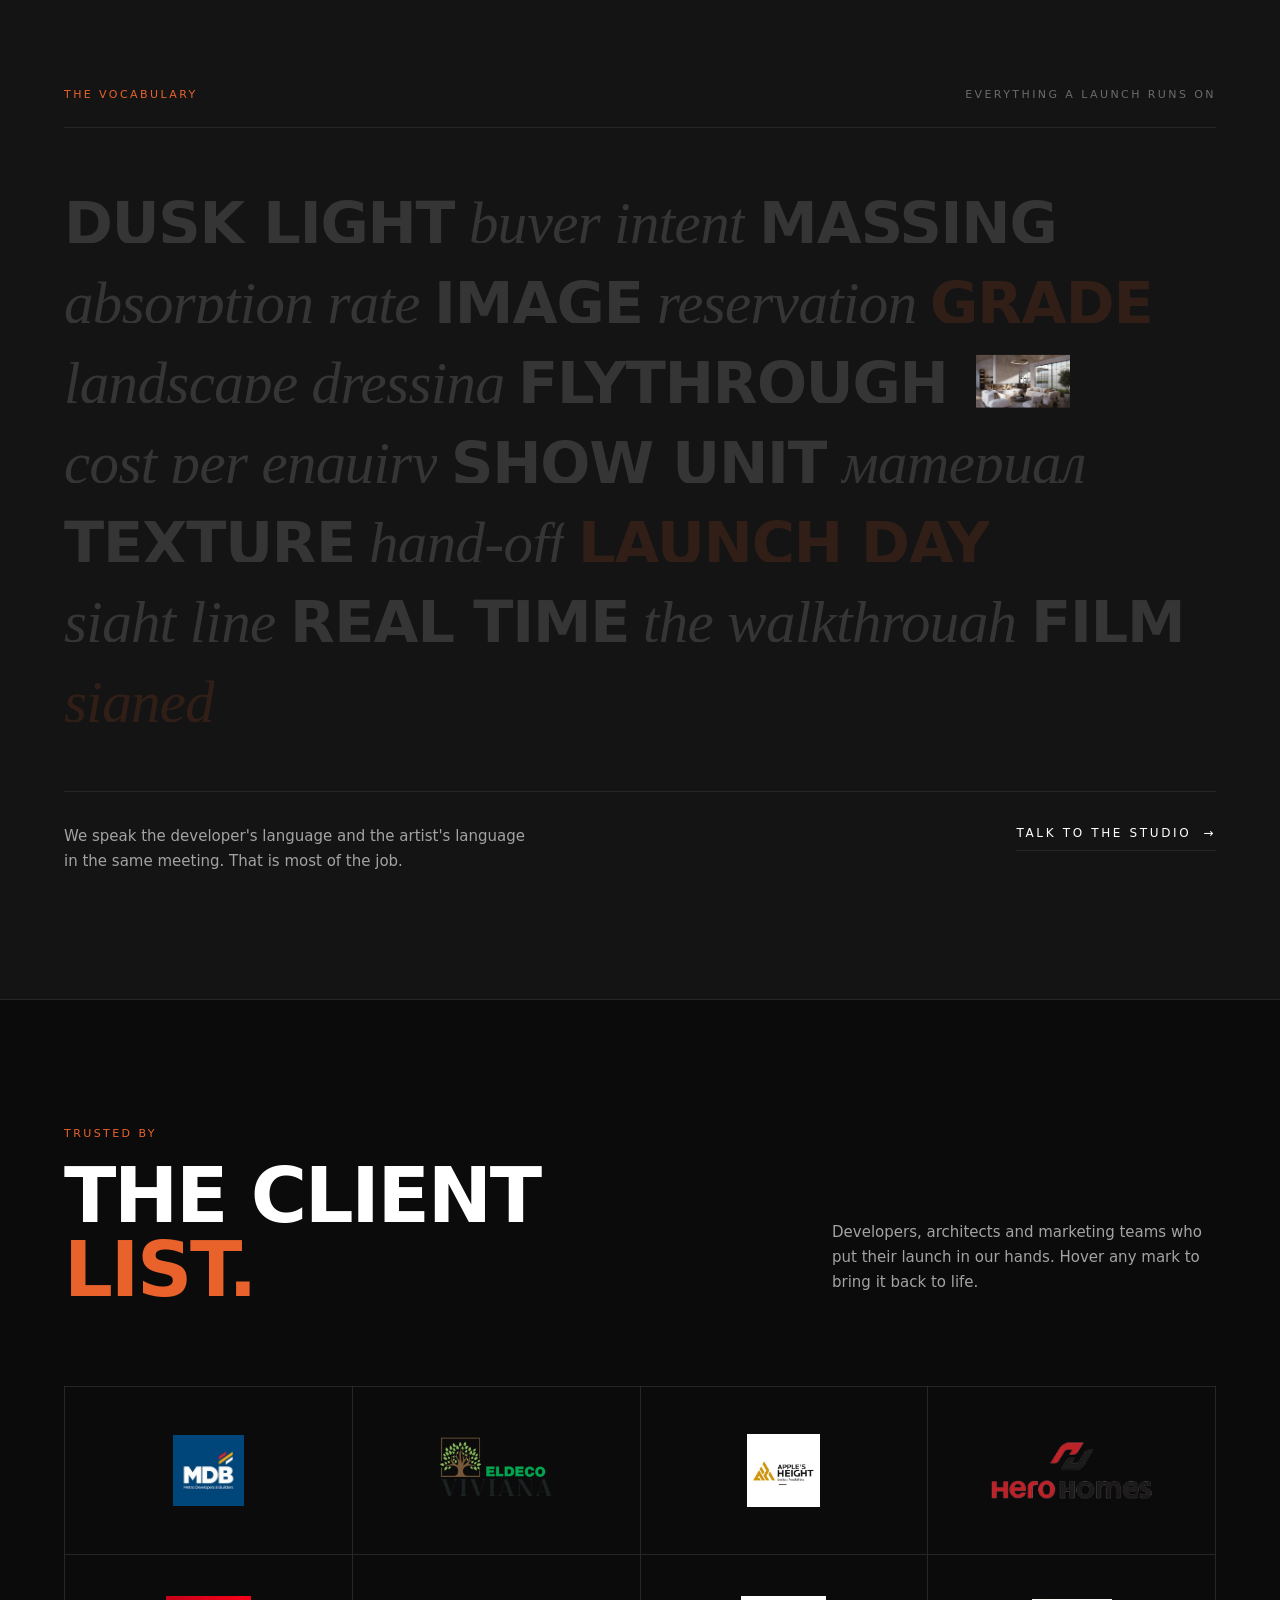
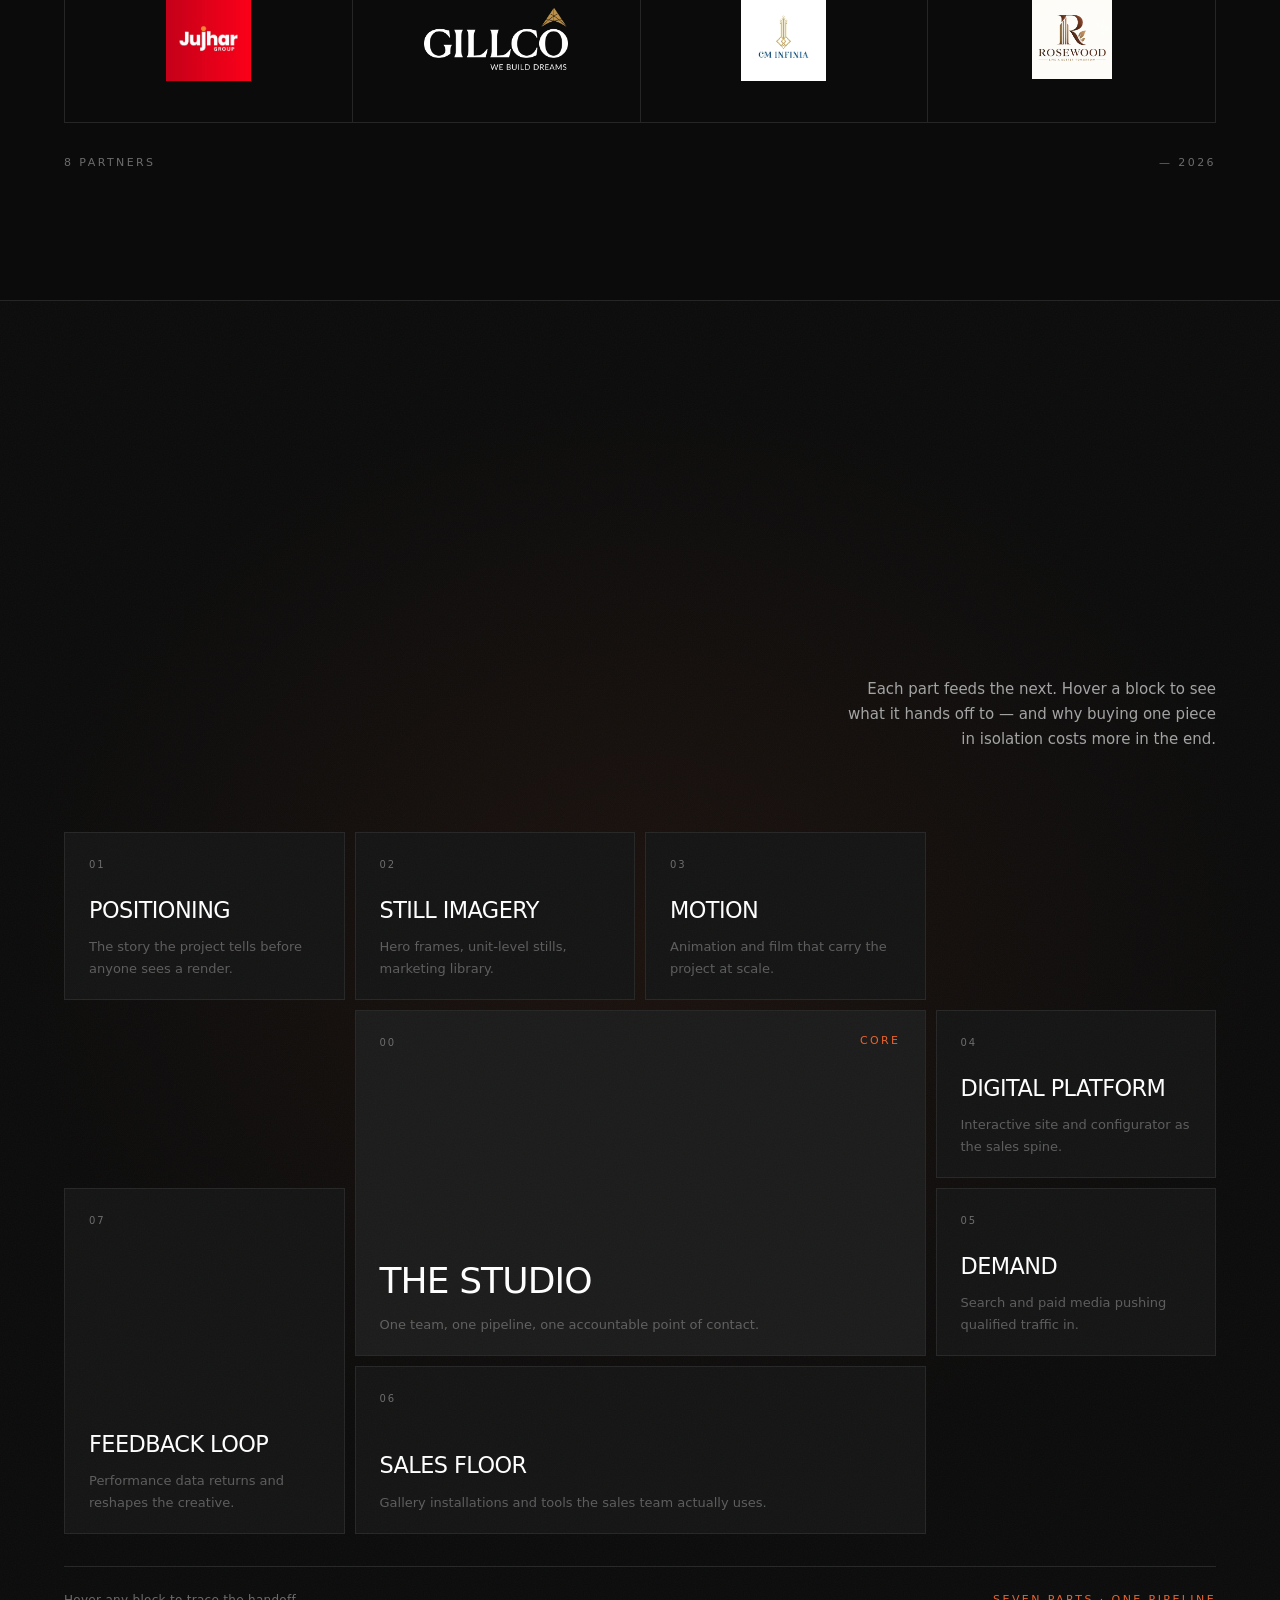
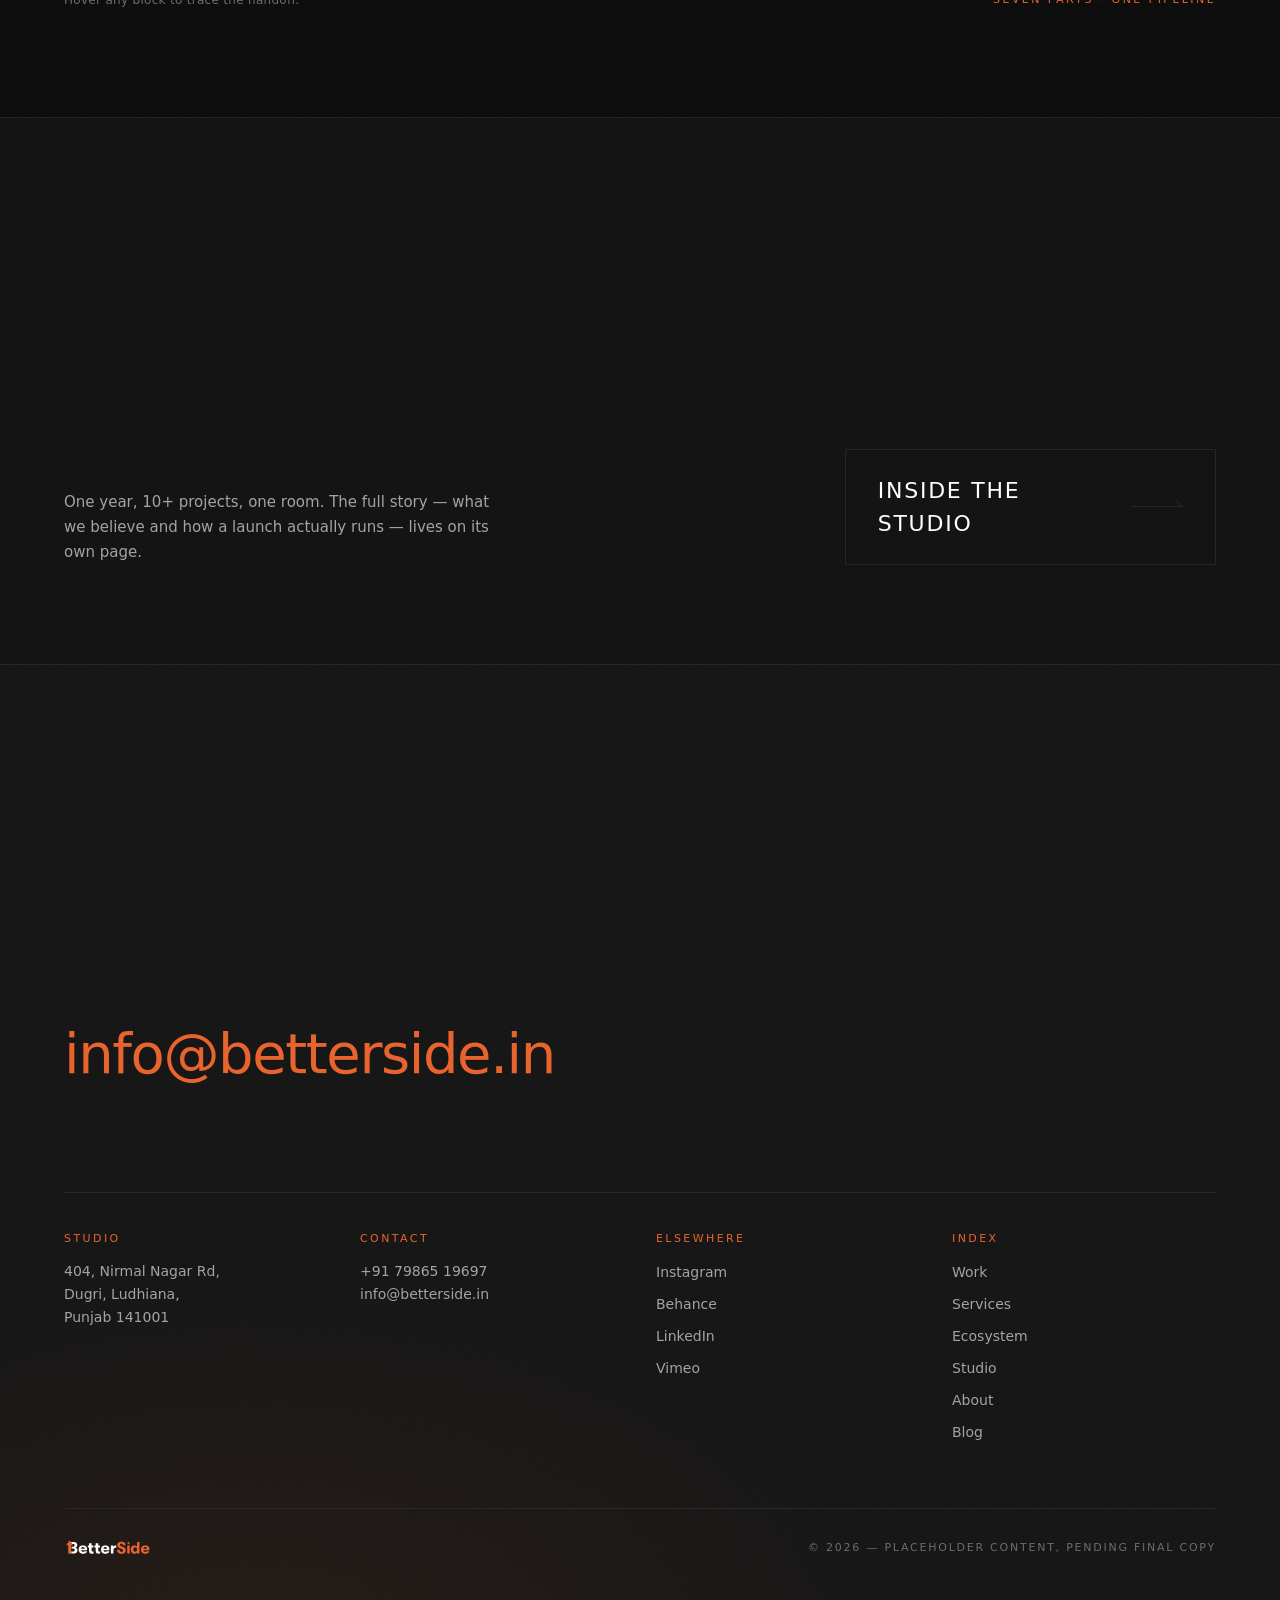
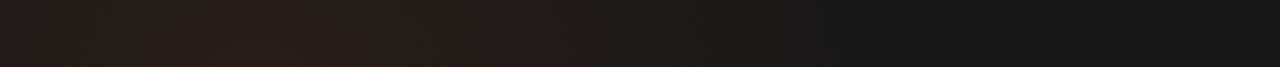
==== commit 421d56b2: "a" ====
--- a/index.html
+++ b/index.html
@@ -1,15 +1,23 @@
-<!DOCTYPE html><html lang="en"><head>
-		<meta charset="UTF-8">
-		<meta name="viewport" content="width=device-width, initial-scale=1.0">
-		<link rel="icon" href="./favicon.ico">
-		<meta property="og:image" content="./og-image.png">
-		<title>Web</title>
-		<script type="module" crossorigin="" src="./assets/index-Ch5maa3g.js"></script>
-		<link rel="stylesheet" crossorigin="" href="./assets/index-D3hD3pWY.css">
-	<script defer="" src="/runable.js" data-hostname="studion-r1c8xo1-website" data-url="https://r.lilstts.com/events"></script>
-	<script defer src="./services-section/inject.js"></script></head>
-	<body>
-		<div id="root"></div>
-	
+<!DOCTYPE html>
+<html lang="en">
 
-</body></html>+<head>
+	<meta charset="UTF-8">
+	<meta name="viewport" content="width=device-width, initial-scale=1.0">
+	<link rel="icon" href="./services-section/favicon.ico">
+	<meta property="og:image" content="./og-image.png">
+	<title>BetterSide Studio</title>
+	<script type="module" crossorigin="" src="./assets/index-Ch5maa3g.js"></script>
+	<link rel="stylesheet" crossorigin="" href="./assets/index-D3hD3pWY.css">
+	<script defer="" src="/runable.js" data-hostname="studion-r1c8xo1-website"
+		data-url="https://r.lilstts.com/events"></script>
+	<script defer src="./services-section/inject.js"></script>
+</head>
+
+<body>
+	<div id="root"></div>
+
+
+</body>
+
+</html>
